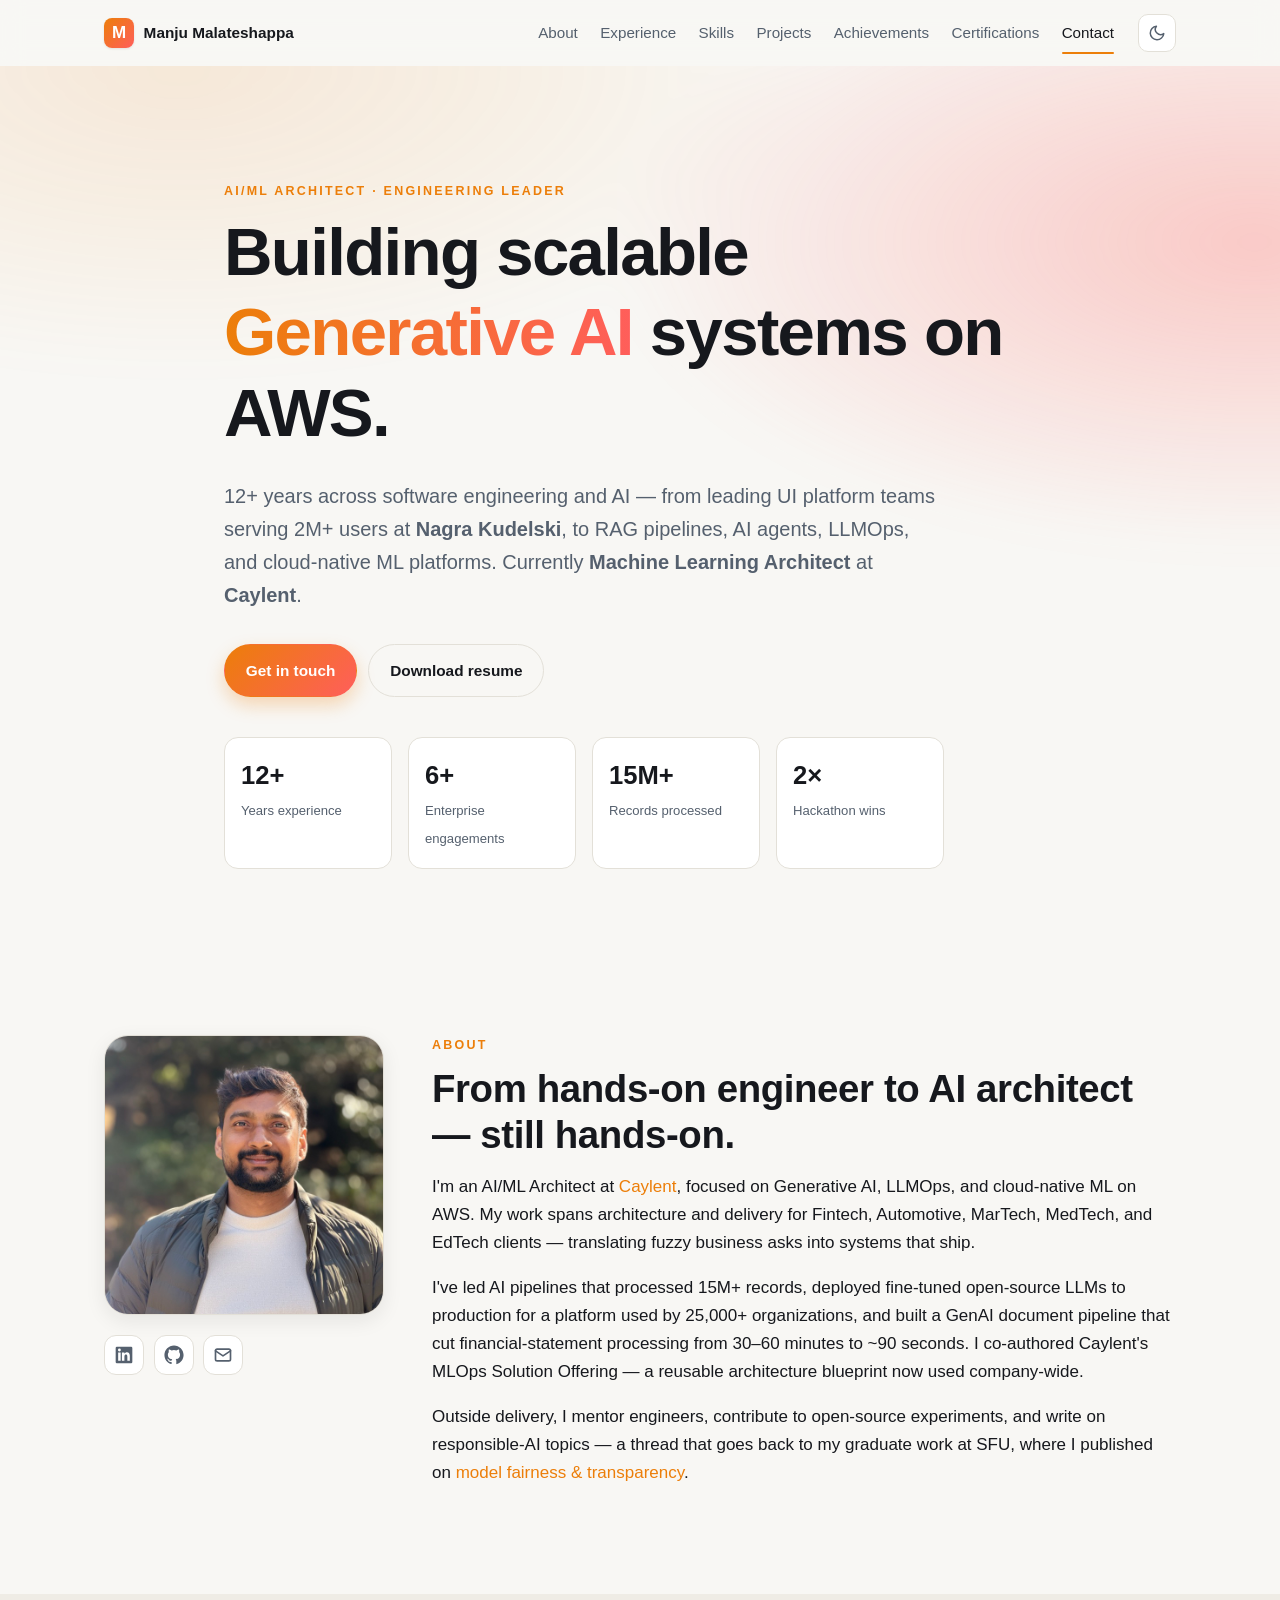
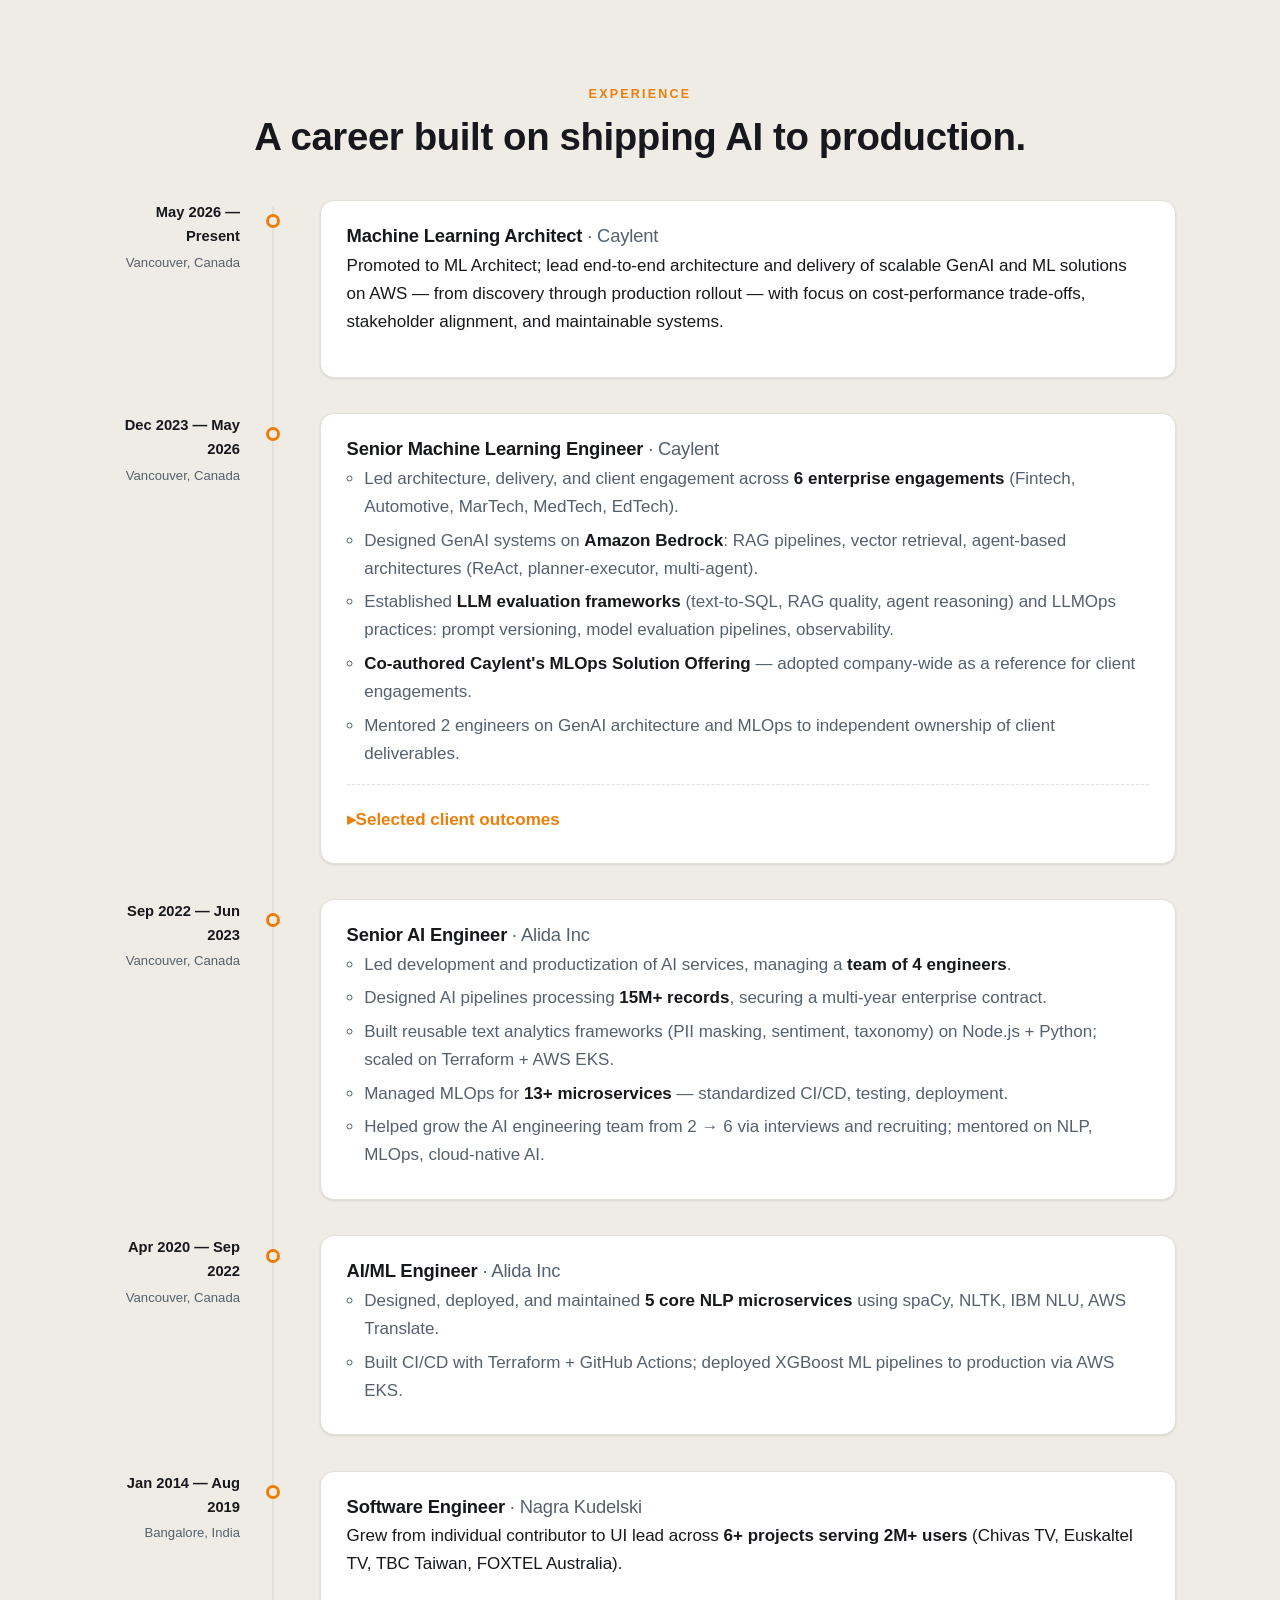
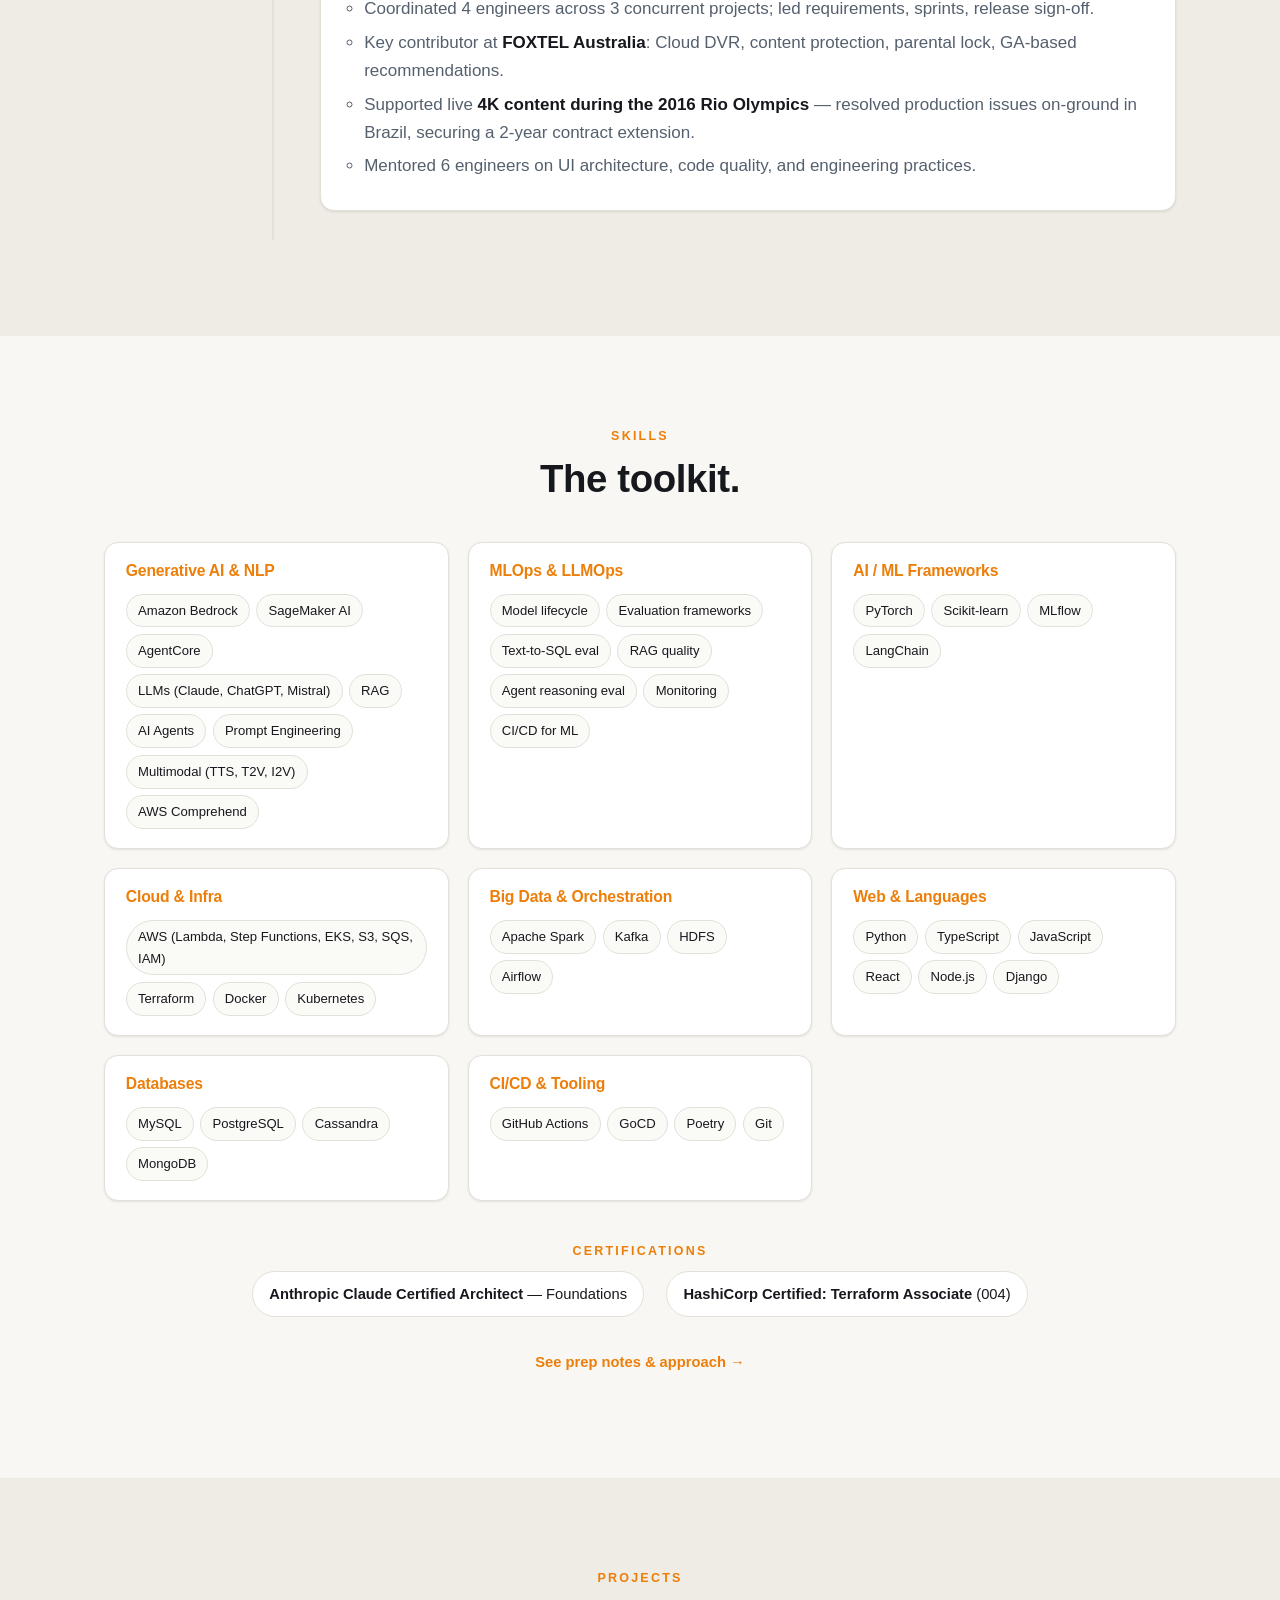
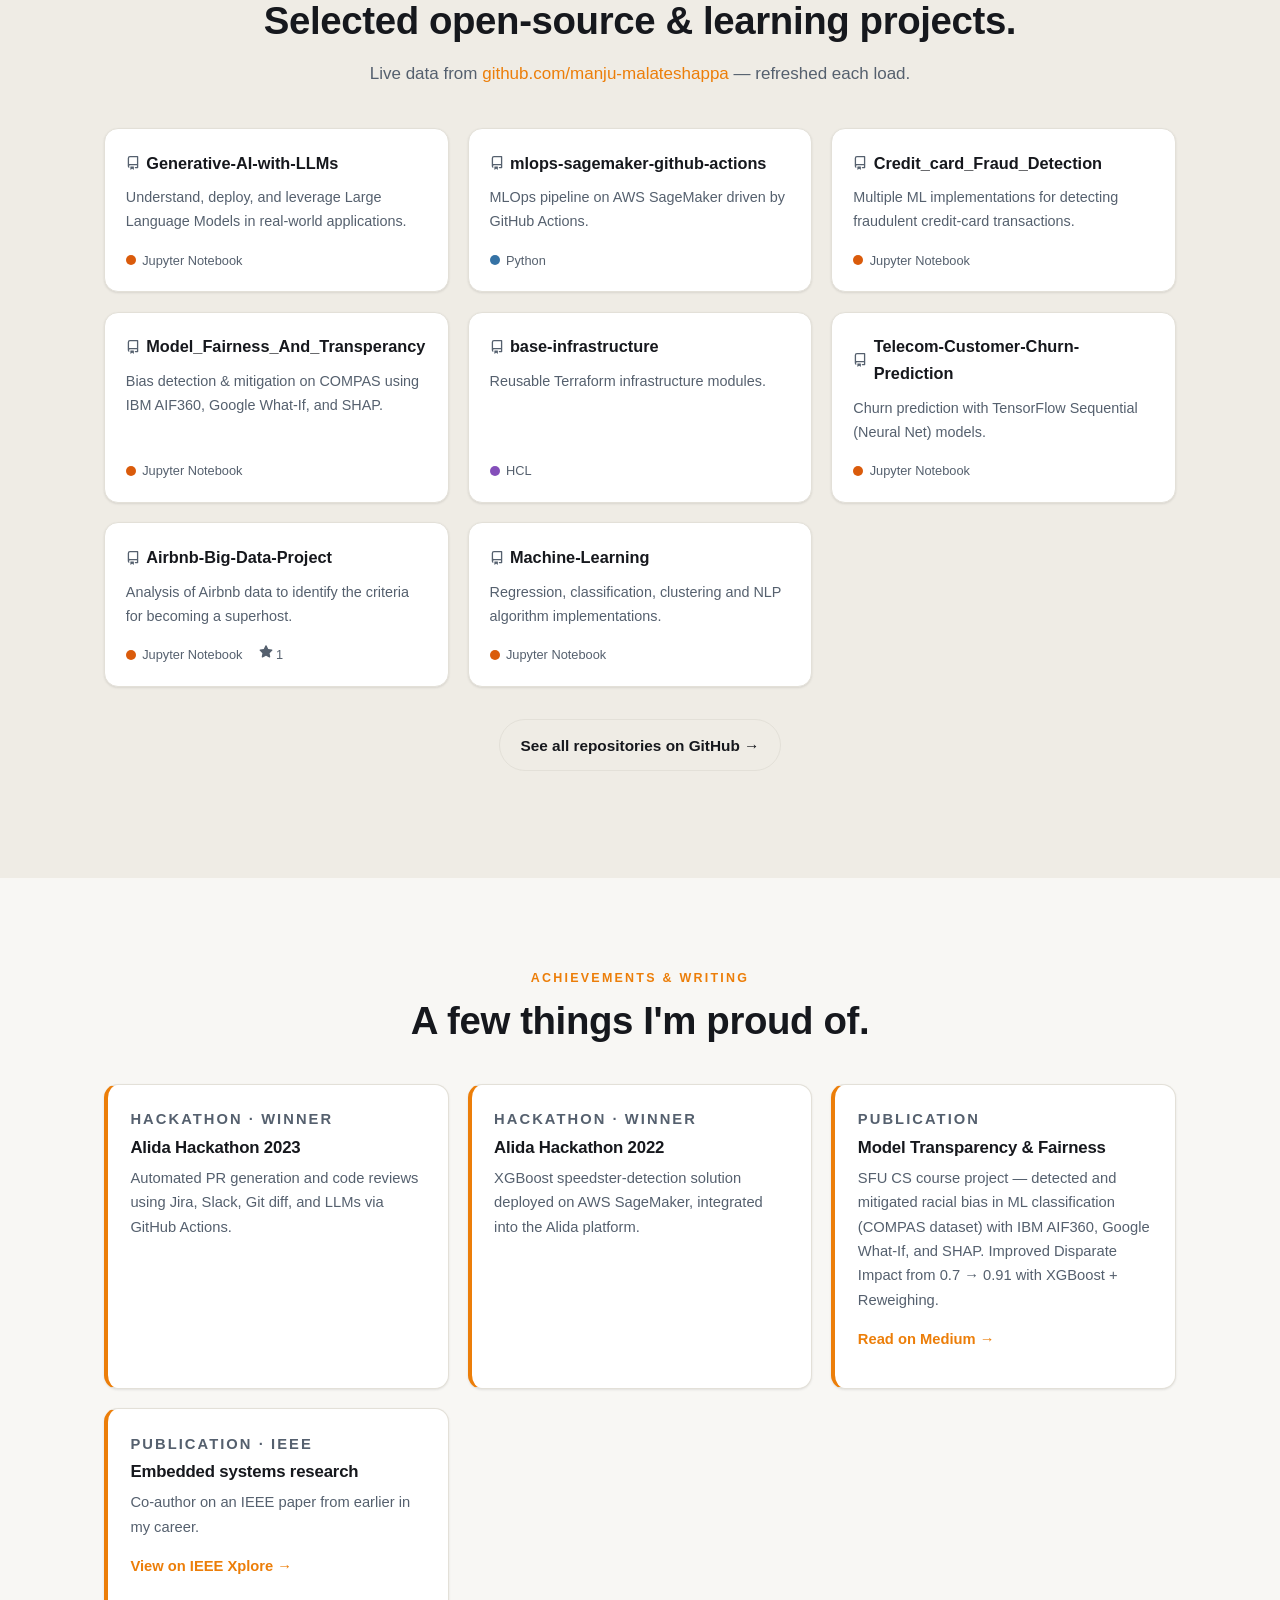
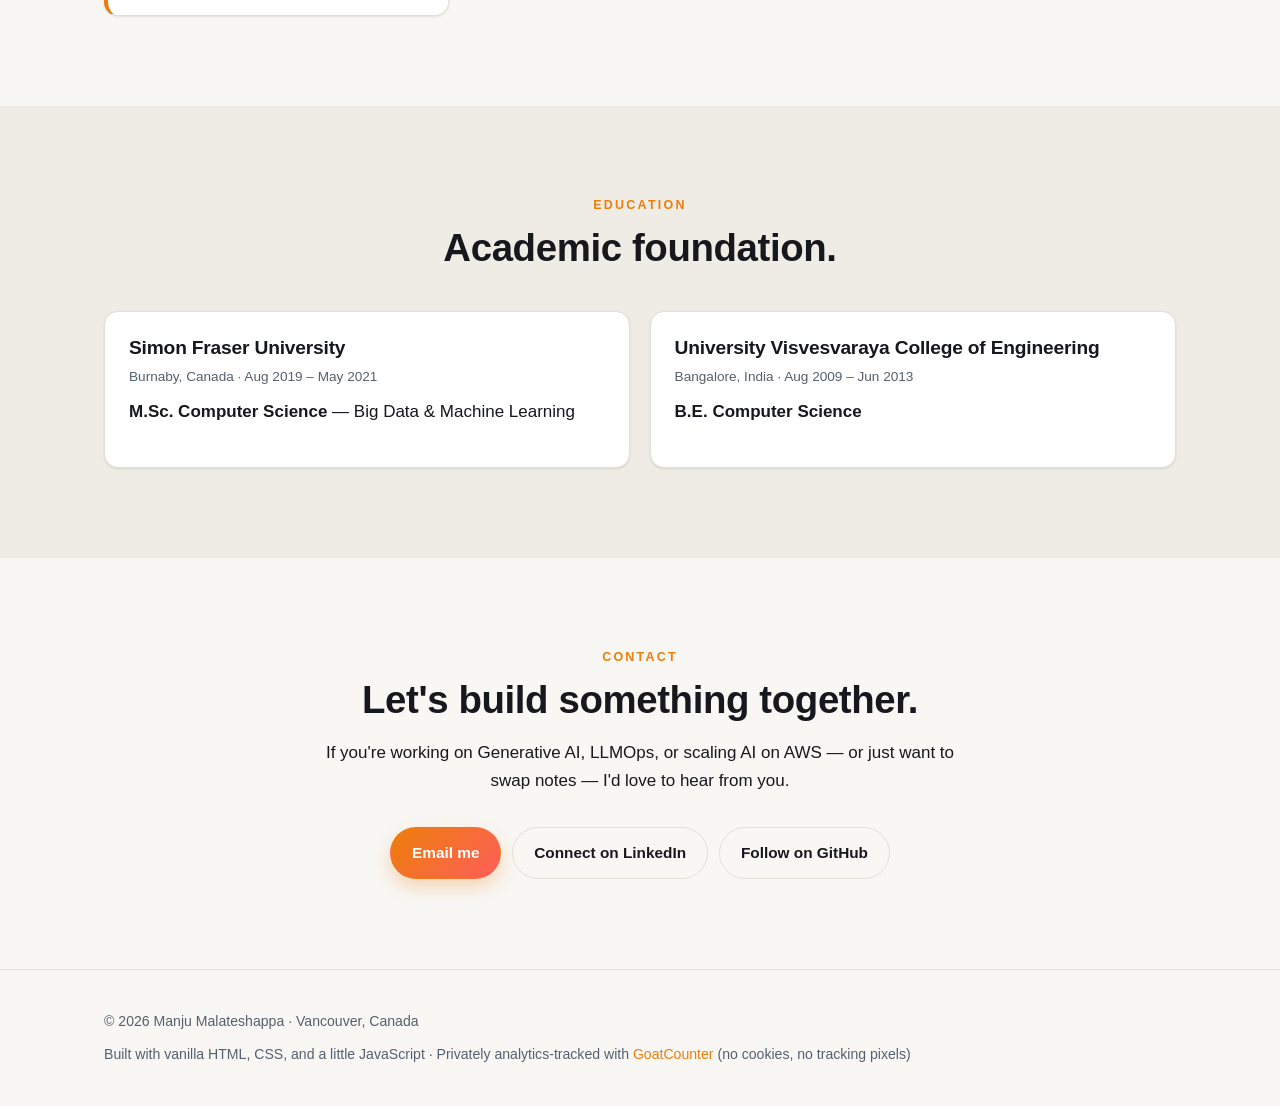
==== index.html @ eda0db7a "Update hero to reflect software engineering background at Nagra Kudelski Broadens the hero sub-text " ====
<!doctype html>
<html lang="en" data-theme="dark">
<head>
  <meta charset="utf-8">
  <meta name="viewport" content="width=device-width, initial-scale=1">
  <title>Manju Malateshappa — AI/ML Architect</title>
  <meta name="description" content="AI/ML Architect & Engineering Leader specializing in Generative AI, LLMOps, and cloud-native ML platforms on AWS.">
  <meta name="author" content="Manju Malateshappa">

  <meta property="og:title" content="Manju Malateshappa — AI/ML Architect">
  <meta property="og:description" content="12+ years across software engineering and AI — from leading TV platform teams at Nagra Kudelski to GenAI, LLMOps, and AWS.">
  <meta property="og:type" content="website">

  <link rel="preconnect" href="https://api.github.com">
  <link rel="stylesheet" href="styles.css">
  <link rel="icon" href="data:image/svg+xml,%3Csvg xmlns='http://www.w3.org/2000/svg' viewBox='0 0 64 64'%3E%3Crect width='64' height='64' rx='14' fill='%23ec7e09'/%3E%3Ctext x='50%25' y='54%25' font-family='-apple-system,system-ui,sans-serif' font-weight='700' font-size='34' fill='white' text-anchor='middle' dominant-baseline='middle'%3EM%3C/text%3E%3C/svg%3E">

  <!-- Privacy-friendly analytics: no cookies, no personal data -->
  <script data-goatcounter="https://manju.goatcounter.com/count"
          async src="//gc.zgo.at/count.js"></script>
</head>
<body>
  <span id="top" aria-hidden="true"></span>

  <a class="skip-link" href="#main">Skip to content</a>

  <header class="site-header">
    <div class="container nav-row">
      <a class="brand" href="#top" aria-label="Manju Malateshappa — home">
        <span class="brand-mark">M</span>
        <span class="brand-name">Manju Malateshappa</span>
      </a>
      <nav class="primary-nav" aria-label="Primary">
        <a href="#about">About</a>
        <a href="#experience">Experience</a>
        <a href="#skills">Skills</a>
        <a href="#projects">Projects</a>
        <a href="#achievements">Achievements</a>
        <a href="certifications.html">Certifications</a>
        <a href="#contact">Contact</a>
      </nav>
      <div class="nav-actions">
        <button id="theme-toggle" class="icon-btn" type="button" aria-label="Toggle theme" title="Toggle theme">
          <svg class="icon-sun" width="18" height="18" viewBox="0 0 24 24" fill="none" stroke="currentColor" stroke-width="2" stroke-linecap="round" stroke-linejoin="round" aria-hidden="true"><circle cx="12" cy="12" r="4"/><path d="M12 2v2M12 20v2M4.93 4.93l1.41 1.41M17.66 17.66l1.41 1.41M2 12h2M20 12h2M4.93 19.07l1.41-1.41M17.66 6.34l1.41-1.41"/></svg>
          <svg class="icon-moon" width="18" height="18" viewBox="0 0 24 24" fill="none" stroke="currentColor" stroke-width="2" stroke-linecap="round" stroke-linejoin="round" aria-hidden="true"><path d="M21 12.79A9 9 0 1 1 11.21 3 7 7 0 0 0 21 12.79z"/></svg>
        </button>
        <button id="menu-toggle" class="icon-btn menu-only" type="button" aria-label="Open menu" aria-expanded="false">
          <svg width="20" height="20" viewBox="0 0 24 24" fill="none" stroke="currentColor" stroke-width="2" stroke-linecap="round" stroke-linejoin="round" aria-hidden="true"><line x1="3" y1="6" x2="21" y2="6"/><line x1="3" y1="12" x2="21" y2="12"/><line x1="3" y1="18" x2="21" y2="18"/></svg>
        </button>
      </div>
    </div>
  </header>

  <main id="main">

    <!-- HERO -->
    <section class="hero" aria-labelledby="hero-heading">
      <div class="hero-bg" aria-hidden="true"></div>
      <div class="container hero-inner">
        <p class="eyebrow">AI/ML Architect · Engineering Leader</p>
        <h1 id="hero-heading">
          Building scalable
          <span class="grad">Generative AI</span>
          systems on AWS.
        </h1>
        <p class="hero-sub">
          12+ years across software engineering and AI — from leading UI platform teams serving 2M+ users at <strong>Nagra Kudelski</strong>, to RAG pipelines, AI agents, LLMOps, and cloud-native ML platforms. Currently <strong>Machine Learning Architect</strong> at <strong>Caylent</strong>.
        </p>
        <div class="hero-cta">
          <a class="btn btn-primary" href="#contact">Get in touch</a>
          <a class="btn btn-ghost" href="assets/Manju_Malateshappa_resume.pdf" target="_blank" rel="noopener">Download resume</a>
        </div>
        <ul class="hero-stats" aria-label="Quick stats">
          <li><strong>12+</strong><span>Years experience</span></li>
          <li><strong>6+</strong><span>Enterprise engagements</span></li>
          <li><strong>15M+</strong><span>Records processed</span></li>
          <li><strong>2×</strong><span>Hackathon wins</span></li>
        </ul>
      </div>
    </section>

    <!-- ABOUT -->
    <section id="about" class="section" aria-labelledby="about-heading">
      <div class="container two-col">
        <div class="about-media">
          <img src="assets/profile-pic.jpg" alt="Manju Malateshappa" width="320" height="320" loading="lazy">
          <ul class="social-row">
            <li><a href="https://www.linkedin.com/in/manju-malateshappa/" target="_blank" rel="noopener" aria-label="LinkedIn">
              <svg width="20" height="20" viewBox="0 0 24 24" fill="currentColor" aria-hidden="true"><path d="M20.5 2h-17A1.5 1.5 0 0 0 2 3.5v17A1.5 1.5 0 0 0 3.5 22h17a1.5 1.5 0 0 0 1.5-1.5v-17A1.5 1.5 0 0 0 20.5 2zM8 19H5V9h3zm-1.5-11.3a1.7 1.7 0 1 1 0-3.4 1.7 1.7 0 0 1 0 3.4zM19 19h-3v-5.3c0-3.1-3.5-2.9-3.5 0V19h-3V9h3v1.6c1.4-2.6 6.5-2.8 6.5 2.4V19z"/></svg></a></li>
            <li><a href="https://github.com/manju-malateshappa" target="_blank" rel="noopener" aria-label="GitHub">
              <svg width="20" height="20" viewBox="0 0 24 24" fill="currentColor" aria-hidden="true"><path d="M12 .5C5.65.5.5 5.65.5 12c0 5.08 3.29 9.39 7.86 10.91.58.11.79-.25.79-.55 0-.27-.01-1.16-.02-2.11-3.2.7-3.87-1.36-3.87-1.36-.52-1.32-1.27-1.67-1.27-1.67-1.04-.71.08-.7.08-.7 1.15.08 1.76 1.18 1.76 1.18 1.02 1.76 2.69 1.25 3.34.95.1-.74.4-1.25.72-1.54-2.55-.29-5.24-1.28-5.24-5.69 0-1.26.45-2.28 1.18-3.09-.12-.29-.51-1.46.11-3.04 0 0 .96-.31 3.15 1.18a10.95 10.95 0 0 1 5.74 0c2.19-1.49 3.15-1.18 3.15-1.18.62 1.58.23 2.75.11 3.04.74.81 1.18 1.83 1.18 3.09 0 4.42-2.69 5.39-5.25 5.68.41.36.78 1.06.78 2.13 0 1.54-.01 2.78-.01 3.16 0 .31.21.67.8.55C20.21 21.39 23.5 17.07 23.5 12 23.5 5.65 18.35.5 12 .5z"/></svg></a></li>
            <li><a href="mailto:mmanju2@gmail.com" aria-label="Email">
              <svg width="20" height="20" viewBox="0 0 24 24" fill="none" stroke="currentColor" stroke-width="2" stroke-linecap="round" stroke-linejoin="round" aria-hidden="true"><rect x="3" y="5" width="18" height="14" rx="2"/><path d="m3 7 9 6 9-6"/></svg></a></li>
          </ul>
        </div>
        <div class="about-text">
          <p class="eyebrow">About</p>
          <h2 id="about-heading">From hands-on engineer to AI architect — still hands-on.</h2>
          <p>I'm an AI/ML Architect at <a href="https://caylent.com" target="_blank" rel="noopener">Caylent</a>, focused on Generative AI, LLMOps, and cloud-native ML on AWS. My work spans architecture and delivery for Fintech, Automotive, MarTech, MedTech, and EdTech clients — translating fuzzy business asks into systems that ship.</p>
          <p>I've led AI pipelines that processed 15M+ records, deployed fine-tuned open-source LLMs to production for a platform used by 25,000+ organizations, and built a GenAI document pipeline that cut financial-statement processing from 30–60 minutes to ~90 seconds. I co-authored Caylent's MLOps Solution Offering — a reusable architecture blueprint now used company-wide.</p>
          <p>Outside delivery, I mentor engineers, contribute to open-source experiments, and write on responsible-AI topics — a thread that goes back to my graduate work at SFU, where I published on <a href="https://medium.com/sfu-cspmp/model-transparency-fairness-552a747b444" target="_blank" rel="noopener">model fairness &amp; transparency</a>.</p>
        </div>
      </div>
    </section>

    <!-- EXPERIENCE -->
    <section id="experience" class="section section-alt" aria-labelledby="exp-heading">
      <div class="container">
        <p class="eyebrow centered">Experience</p>
        <h2 id="exp-heading" class="centered">A career built on shipping AI to production.</h2>

        <ol class="timeline">
          <li class="t-item">
            <div class="t-meta">
              <span class="t-date">May 2026 — Present</span>
              <span class="t-place">Vancouver, Canada</span>
            </div>
            <div class="t-card">
              <h3>Machine Learning Architect <span class="t-org">· Caylent</span></h3>
              <p>Promoted to ML Architect; lead end-to-end architecture and delivery of scalable GenAI and ML solutions on AWS — from discovery through production rollout — with focus on cost-performance trade-offs, stakeholder alignment, and maintainable systems.</p>
            </div>
          </li>

          <li class="t-item">
            <div class="t-meta">
              <span class="t-date">Dec 2023 — May 2026</span>
              <span class="t-place">Vancouver, Canada</span>
            </div>
            <div class="t-card">
              <h3>Senior Machine Learning Engineer <span class="t-org">· Caylent</span></h3>
              <ul class="t-bullets">
                <li>Led architecture, delivery, and client engagement across <strong>6 enterprise engagements</strong> (Fintech, Automotive, MarTech, MedTech, EdTech).</li>
                <li>Designed GenAI systems on <strong>Amazon Bedrock</strong>: RAG pipelines, vector retrieval, agent-based architectures (ReAct, planner-executor, multi-agent).</li>
                <li>Established <strong>LLM evaluation frameworks</strong> (text-to-SQL, RAG quality, agent reasoning) and LLMOps practices: prompt versioning, model evaluation pipelines, observability.</li>
                <li><strong>Co-authored Caylent's MLOps Solution Offering</strong> — adopted company-wide as a reference for client engagements.</li>
                <li>Mentored 2 engineers on GenAI architecture and MLOps to independent ownership of client deliverables.</li>
              </ul>

              <details class="outcomes">
                <summary>Selected client outcomes</summary>
                <div class="outcome-grid">
                  <div class="outcome">
                    <p class="outcome-tag">Fintech</p>
                    <h4>97% faster financial statement processing</h4>
                    <p>GenAI document pipeline: 30–60 min → ~90 s; &gt;95% extraction accuracy; 10× throughput (50→500 docs); $0.36–0.47 per document, enabling same-day reviews.</p>
                  </div>
                  <div class="outcome">
                    <p class="outcome-tag">MarTech / CRM</p>
                    <h4>Fine-tuned LLMs in production for 25,000+ orgs</h4>
                    <p>DistilBERT email classification (99.3% F1, 0.064s inference, $0.23/10k records) and Mistral-7B name extraction (97%+ accuracy) across beta, prod-us, prod-eu — among the first production deployments of fine-tuned Mistral-7B for enterprise NLP.</p>
                  </div>
                  <div class="outcome">
                    <p class="outcome-tag">Automotive</p>
                    <h4>Sole technical lead on multimodal AI avatar evaluation</h4>
                    <p>Benchmarked 5 models (OmniAvatar, HunyuanVideo, Wan2.2, Wan2.2-S2V-14B, Amazon Nova Reel) across quality, generation time (2–35 min/18s video), and cost ($1.38–$2.98/video) on AWS p5.4xlarge (H100 80GB). Customer verdict: <em>"A great success. Work of the highest quality."</em></p>
                  </div>
                </div>
              </details>
            </div>
          </li>

          <li class="t-item">
            <div class="t-meta">
              <span class="t-date">Sep 2022 — Jun 2023</span>
              <span class="t-place">Vancouver, Canada</span>
            </div>
            <div class="t-card">
              <h3>Senior AI Engineer <span class="t-org">· Alida Inc</span></h3>
              <ul class="t-bullets">
                <li>Led development and productization of AI services, managing a <strong>team of 4 engineers</strong>.</li>
                <li>Designed AI pipelines processing <strong>15M+ records</strong>, securing a multi-year enterprise contract.</li>
                <li>Built reusable text analytics frameworks (PII masking, sentiment, taxonomy) on Node.js + Python; scaled on Terraform + AWS EKS.</li>
                <li>Managed MLOps for <strong>13+ microservices</strong> — standardized CI/CD, testing, deployment.</li>
                <li>Helped grow the AI engineering team from 2 → 6 via interviews and recruiting; mentored on NLP, MLOps, cloud-native AI.</li>
              </ul>
            </div>
          </li>

          <li class="t-item">
            <div class="t-meta">
              <span class="t-date">Apr 2020 — Sep 2022</span>
              <span class="t-place">Vancouver, Canada</span>
            </div>
            <div class="t-card">
              <h3>AI/ML Engineer <span class="t-org">· Alida Inc</span></h3>
              <ul class="t-bullets">
                <li>Designed, deployed, and maintained <strong>5 core NLP microservices</strong> using spaCy, NLTK, IBM NLU, AWS Translate.</li>
                <li>Built CI/CD with Terraform + GitHub Actions; deployed XGBoost ML pipelines to production via AWS EKS.</li>
              </ul>
            </div>
          </li>

          <li class="t-item">
            <div class="t-meta">
              <span class="t-date">Jan 2014 — Aug 2019</span>
              <span class="t-place">Bangalore, India</span>
            </div>
            <div class="t-card">
              <h3>Software Engineer <span class="t-org">· Nagra Kudelski</span></h3>
              <p>Grew from individual contributor to UI lead across <strong>6+ projects serving 2M+ users</strong> (Chivas TV, Euskaltel TV, TBC Taiwan, FOXTEL Australia).</p>
              <ul class="t-bullets">
                <li>Coordinated 4 engineers across 3 concurrent projects; led requirements, sprints, release sign-off.</li>
                <li>Key contributor at <strong>FOXTEL Australia</strong>: Cloud DVR, content protection, parental lock, GA-based recommendations.</li>
                <li>Supported live <strong>4K content during the 2016 Rio Olympics</strong> — resolved production issues on-ground in Brazil, securing a 2-year contract extension.</li>
                <li>Mentored 6 engineers on UI architecture, code quality, and engineering practices.</li>
              </ul>
            </div>
          </li>
        </ol>
      </div>
    </section>

    <!-- SKILLS -->
    <section id="skills" class="section" aria-labelledby="skills-heading">
      <div class="container">
        <p class="eyebrow centered">Skills</p>
        <h2 id="skills-heading" class="centered">The toolkit.</h2>

        <div class="skills-grid">
          <article class="skill-card">
            <h3>Generative AI &amp; NLP</h3>
            <ul class="chip-list">
              <li>Amazon Bedrock</li><li>SageMaker AI</li><li>AgentCore</li><li>LLMs (Claude, ChatGPT, Mistral)</li><li>RAG</li><li>AI Agents</li><li>Prompt Engineering</li><li>Multimodal (TTS, T2V, I2V)</li><li>AWS Comprehend</li>
            </ul>
          </article>

          <article class="skill-card">
            <h3>MLOps &amp; LLMOps</h3>
            <ul class="chip-list">
              <li>Model lifecycle</li><li>Evaluation frameworks</li><li>Text-to-SQL eval</li><li>RAG quality</li><li>Agent reasoning eval</li><li>Monitoring</li><li>CI/CD for ML</li>
            </ul>
          </article>

          <article class="skill-card">
            <h3>AI / ML Frameworks</h3>
            <ul class="chip-list">
              <li>PyTorch</li><li>Scikit-learn</li><li>MLflow</li><li>LangChain</li>
            </ul>
          </article>

          <article class="skill-card">
            <h3>Cloud &amp; Infra</h3>
            <ul class="chip-list">
              <li>AWS (Lambda, Step Functions, EKS, S3, SQS, IAM)</li><li>Terraform</li><li>Docker</li><li>Kubernetes</li>
            </ul>
          </article>

          <article class="skill-card">
            <h3>Big Data &amp; Orchestration</h3>
            <ul class="chip-list">
              <li>Apache Spark</li><li>Kafka</li><li>HDFS</li><li>Airflow</li>
            </ul>
          </article>

          <article class="skill-card">
            <h3>Web &amp; Languages</h3>
            <ul class="chip-list">
              <li>Python</li><li>TypeScript</li><li>JavaScript</li><li>React</li><li>Node.js</li><li>Django</li>
            </ul>
          </article>

          <article class="skill-card">
            <h3>Databases</h3>
            <ul class="chip-list">
              <li>MySQL</li><li>PostgreSQL</li><li>Cassandra</li><li>MongoDB</li>
            </ul>
          </article>

          <article class="skill-card">
            <h3>CI/CD &amp; Tooling</h3>
            <ul class="chip-list">
              <li>GitHub Actions</li><li>GoCD</li><li>Poetry</li><li>Git</li>
            </ul>
          </article>
        </div>

        <div class="cert-row">
          <p class="eyebrow">Certifications</p>
          <ul>
            <li><strong>Anthropic Claude Certified Architect</strong> — Foundations</li>
            <li><strong>HashiCorp Certified: Terraform Associate</strong> (004)</li>
          </ul>
          <p class="cert-row-link"><a href="certifications.html">See prep notes &amp; approach →</a></p>
        </div>
      </div>
    </section>

    <!-- PROJECTS -->
    <section id="projects" class="section section-alt" aria-labelledby="projects-heading">
      <div class="container">
        <p class="eyebrow centered">Projects</p>
        <h2 id="projects-heading" class="centered">Selected open-source &amp; learning projects.</h2>
        <p class="centered subtle">Live data from <a href="https://github.com/manju-malateshappa" target="_blank" rel="noopener">github.com/manju-malateshappa</a> — refreshed each load.</p>

        <div id="repo-grid" class="repo-grid" aria-live="polite">
          <!-- JS will populate; below is the static fallback used if the GitHub API is unavailable -->
          <noscript>
            <p class="subtle centered">Enable JavaScript to load live project data, or browse my repos directly on <a href="https://github.com/manju-malateshappa" target="_blank" rel="noopener">GitHub</a>.</p>
          </noscript>
        </div>

        <p class="centered" style="margin-top: 2rem;">
          <a class="btn btn-ghost" href="https://github.com/manju-malateshappa?tab=repositories" target="_blank" rel="noopener">See all repositories on GitHub →</a>
        </p>
      </div>
    </section>

    <!-- ACHIEVEMENTS -->
    <section id="achievements" class="section" aria-labelledby="ach-heading">
      <div class="container">
        <p class="eyebrow centered">Achievements &amp; Writing</p>
        <h2 id="ach-heading" class="centered">A few things I'm proud of.</h2>

        <div class="ach-grid">
          <article class="ach-card">
            <p class="ach-tag">Hackathon · Winner</p>
            <h3>Alida Hackathon 2023</h3>
            <p>Automated PR generation and code reviews using Jira, Slack, Git diff, and LLMs via GitHub Actions.</p>
          </article>

          <article class="ach-card">
            <p class="ach-tag">Hackathon · Winner</p>
            <h3>Alida Hackathon 2022</h3>
            <p>XGBoost speedster-detection solution deployed on AWS SageMaker, integrated into the Alida platform.</p>
          </article>

          <article class="ach-card">
            <p class="ach-tag">Publication</p>
            <h3>Model Transparency &amp; Fairness</h3>
            <p>SFU CS course project — detected and mitigated racial bias in ML classification (COMPAS dataset) with IBM AIF360, Google What-If, and SHAP. Improved Disparate Impact from 0.7 → 0.91 with XGBoost + Reweighing.</p>
            <p><a href="https://medium.com/sfu-cspmp/model-transparency-fairness-552a747b444" target="_blank" rel="noopener">Read on Medium →</a></p>
          </article>

          <article class="ach-card">
            <p class="ach-tag">Publication · IEEE</p>
            <h3>Embedded systems research</h3>
            <p>Co-author on an IEEE paper from earlier in my career.</p>
            <p><a href="https://ieeexplore.ieee.org/abstract/document/6718977?reload=true" target="_blank" rel="noopener">View on IEEE Xplore →</a></p>
          </article>
        </div>
      </div>
    </section>

    <!-- EDUCATION -->
    <section id="education" class="section section-alt" aria-labelledby="edu-heading">
      <div class="container">
        <p class="eyebrow centered">Education</p>
        <h2 id="edu-heading" class="centered">Academic foundation.</h2>

        <div class="edu-grid">
          <article class="edu-card">
            <h3>Simon Fraser University</h3>
            <p class="edu-meta">Burnaby, Canada · Aug 2019 – May 2021</p>
            <p><strong>M.Sc. Computer Science</strong> — Big Data &amp; Machine Learning</p>
          </article>

          <article class="edu-card">
            <h3>University Visvesvaraya College of Engineering</h3>
            <p class="edu-meta">Bangalore, India · Aug 2009 – Jun 2013</p>
            <p><strong>B.E. Computer Science</strong></p>
          </article>
        </div>
      </div>
    </section>

    <!-- CONTACT -->
    <section id="contact" class="section" aria-labelledby="contact-heading">
      <div class="container contact-inner">
        <p class="eyebrow centered">Contact</p>
        <h2 id="contact-heading" class="centered">Let's build something together.</h2>
        <p class="centered">If you're working on Generative AI, LLMOps, or scaling AI on AWS — or just want to swap notes — I'd love to hear from you.</p>

        <div class="contact-actions">
          <a class="btn btn-primary" href="mailto:mmanju2@gmail.com">Email me</a>
          <a class="btn btn-ghost" href="https://www.linkedin.com/in/manju-malateshappa/" target="_blank" rel="noopener">Connect on LinkedIn</a>
          <a class="btn btn-ghost" href="https://github.com/manju-malateshappa" target="_blank" rel="noopener">Follow on GitHub</a>
        </div>
      </div>
    </section>

  </main>

  <footer class="site-footer">
    <div class="container footer-inner">
      <p>© <span id="year"></span> Manju Malateshappa · Vancouver, Canada</p>
      <p class="subtle">Built with vanilla HTML, CSS, and a little JavaScript · Privately analytics-tracked with <a href="https://www.goatcounter.com" target="_blank" rel="noopener">GoatCounter</a> (no cookies, no tracking pixels)</p>
    </div>
  </footer>

  <script src="app.js" defer></script>
</body>
</html>
---- styles.css ----
/* ===== Tokens ===== */
:root {
  --bg: #f8f7f4;
  --bg-alt: #efece5;
  --surface: #ffffff;
  --surface-2: #fafaf7;
  --text: #16181d;
  --text-muted: #55606e;
  --border: #e3e0d8;
  --accent: #ec7e09;
  --accent-2: #ff5e5b;
  --accent-soft: rgba(236, 126, 9, 0.12);
  --shadow-sm: 0 1px 2px rgba(20, 20, 20, 0.04), 0 1px 3px rgba(20, 20, 20, 0.06);
  --shadow-md: 0 6px 20px rgba(20, 20, 20, 0.08);
  --radius: 14px;
  --radius-sm: 8px;
  --container: 1120px;
  --font-sans: -apple-system, BlinkMacSystemFont, "Segoe UI", Roboto, Inter, "Helvetica Neue", Arial, sans-serif;
  --font-mono: ui-monospace, SFMono-Regular, Menlo, Consolas, monospace;
}

[data-theme="dark"] {
  --bg: #0d1015;
  --bg-alt: #11151c;
  --surface: #161b24;
  --surface-2: #1c222d;
  --text: #ecf0f5;
  --text-muted: #95a0b0;
  --border: #232a36;
  --accent: #ff8f2c;
  --accent-2: #ff6f6c;
  --accent-soft: rgba(255, 143, 44, 0.16);
  --shadow-sm: 0 1px 2px rgba(0, 0, 0, 0.3), 0 1px 3px rgba(0, 0, 0, 0.4);
  --shadow-md: 0 8px 28px rgba(0, 0, 0, 0.45);
}

/* ===== Reset / base ===== */
*, *::before, *::after { box-sizing: border-box; }
html { scroll-behavior: smooth; -webkit-text-size-adjust: 100%; }
body {
  margin: 0;
  font-family: var(--font-sans);
  font-size: 17px;
  line-height: 1.65;
  color: var(--text);
  background: var(--bg);
  -webkit-font-smoothing: antialiased;
  -moz-osx-font-smoothing: grayscale;
  transition: background 0.25s ease, color 0.25s ease;
}
img { max-width: 100%; height: auto; display: block; }
a { color: var(--accent); text-decoration: none; }
a:hover { text-decoration: underline; }
h1, h2, h3, h4 { line-height: 1.2; margin: 0 0 0.4em; letter-spacing: -0.01em; }
h1 { font-size: clamp(2.4rem, 5vw + 1rem, 4.2rem); font-weight: 800; letter-spacing: -0.025em; }
h2 { font-size: clamp(1.6rem, 2vw + 1rem, 2.4rem); font-weight: 700; }
h3 { font-size: 1.2rem; font-weight: 700; }
p { margin: 0 0 1em; }
ul { padding-left: 1.2em; margin: 0 0 1em; }
button { font: inherit; color: inherit; }

.container { width: 100%; max-width: var(--container); margin: 0 auto; padding: 0 1.5rem; }
.eyebrow { font-size: 0.78rem; letter-spacing: 0.18em; text-transform: uppercase; color: var(--accent); font-weight: 600; margin: 0 0 0.6rem; }
.eyebrow.centered, .centered { text-align: center; }
.subtle { color: var(--text-muted); }

.skip-link {
  position: absolute; left: -9999px; top: 8px; padding: 0.5rem 1rem;
  background: var(--accent); color: #fff; border-radius: var(--radius-sm); z-index: 100;
}
.skip-link:focus { left: 8px; }

/* ===== Header ===== */
.site-header {
  position: sticky; top: 0; z-index: 50;
  background: color-mix(in srgb, var(--bg) 88%, transparent);
  backdrop-filter: saturate(180%) blur(12px);
  -webkit-backdrop-filter: saturate(180%) blur(12px);
  border-bottom: 1px solid transparent;
  transition: border-color 0.2s ease, background 0.2s ease;
}
.site-header.scrolled { border-bottom-color: var(--border); }
.nav-row { display: flex; align-items: center; gap: 1.5rem; padding: 0.85rem 1.5rem; }
.brand { display: inline-flex; align-items: center; gap: 0.6rem; color: var(--text); font-weight: 600; }
.brand:hover { text-decoration: none; }
.brand-mark {
  width: 30px; height: 30px; border-radius: 8px;
  background: linear-gradient(135deg, var(--accent), var(--accent-2));
  color: #fff; font-weight: 800; display: grid; place-items: center;
  box-shadow: var(--shadow-sm);
}
.brand-name { font-size: 0.96rem; }
.primary-nav { display: flex; gap: 1.4rem; margin-left: auto; }
.primary-nav a {
  color: var(--text-muted); font-size: 0.95rem; font-weight: 500;
  padding: 0.4rem 0; position: relative;
}
.primary-nav a:hover { color: var(--text); text-decoration: none; }
.primary-nav a.active { color: var(--text); }
.primary-nav a.active::after {
  content: ""; position: absolute; left: 0; right: 0; bottom: -2px;
  height: 2px; background: var(--accent); border-radius: 2px;
}
.nav-actions { display: flex; gap: 0.4rem; }
.icon-btn {
  width: 38px; height: 38px; border-radius: 10px;
  border: 1px solid var(--border); background: var(--surface);
  color: var(--text-muted); cursor: pointer;
  display: grid; place-items: center;
  transition: color 0.15s ease, border-color 0.15s ease, background 0.15s ease;
}
.icon-btn:hover { color: var(--text); border-color: var(--text-muted); }
.icon-sun { display: none; }
[data-theme="dark"] .icon-sun { display: block; }
[data-theme="dark"] .icon-moon { display: none; }
.menu-only { display: none; }

/* ===== Hero ===== */
.hero {
  position: relative; overflow: hidden;
  padding: clamp(4rem, 9vw, 7.5rem) 0 clamp(3.5rem, 6vw, 5.5rem);
}
.hero-bg {
  position: absolute; inset: -10% -10% auto -10%; height: 100%;
  background:
    radial-gradient(60% 50% at 20% 10%, var(--accent-soft), transparent 70%),
    radial-gradient(60% 50% at 90% 30%, color-mix(in srgb, var(--accent-2) 30%, transparent), transparent 70%);
  filter: blur(20px);
  pointer-events: none; z-index: 0;
}
.hero-inner { position: relative; z-index: 1; max-width: 880px; }
.hero h1 .grad {
  background: linear-gradient(90deg, var(--accent), var(--accent-2));
  -webkit-background-clip: text; background-clip: text; color: transparent;
}
.hero-sub { font-size: clamp(1.05rem, 1.1vw + 0.85rem, 1.25rem); color: var(--text-muted); max-width: 720px; margin: 1.2rem 0 2rem; }
.hero-cta { display: flex; flex-wrap: wrap; gap: 0.7rem; }

.hero-stats {
  list-style: none; padding: 0; margin: 2.5rem 0 0;
  display: grid; grid-template-columns: repeat(4, 1fr); gap: 1rem;
  max-width: 720px;
}
.hero-stats li {
  background: var(--surface); border: 1px solid var(--border);
  border-radius: var(--radius); padding: 1rem 1rem;
}
.hero-stats strong { display: block; font-size: 1.6rem; font-weight: 800; color: var(--text); }
.hero-stats span { font-size: 0.82rem; color: var(--text-muted); }

/* ===== Buttons ===== */
.btn {
  display: inline-flex; align-items: center; justify-content: center;
  padding: 0.78rem 1.3rem; font-weight: 600; font-size: 0.96rem;
  border-radius: 999px; border: 1px solid transparent;
  transition: transform 0.15s ease, background 0.15s ease, border-color 0.15s ease, color 0.15s ease;
  white-space: nowrap;
}
.btn:hover { text-decoration: none; transform: translateY(-1px); }
.btn-primary {
  background: linear-gradient(135deg, var(--accent), var(--accent-2));
  color: #fff;
  box-shadow: 0 8px 18px rgba(236, 126, 9, 0.28);
}
.btn-primary:hover { color: #fff; }
.btn-ghost {
  background: transparent; color: var(--text);
  border-color: var(--border);
}
.btn-ghost:hover { border-color: var(--text-muted); color: var(--text); }

/* ===== Section base ===== */
.section { padding: clamp(4rem, 7vw, 6rem) 0; }
.section-alt { background: var(--bg-alt); }
.section h2 { margin-top: 0.4rem; }

/* ===== About ===== */
.two-col {
  display: grid; grid-template-columns: 280px 1fr; gap: 3rem; align-items: start;
}
.about-media img {
  width: 100%; height: auto; aspect-ratio: 1/1; object-fit: cover;
  border-radius: 24px; border: 1px solid var(--border); box-shadow: var(--shadow-md);
}
.social-row { list-style: none; padding: 0; margin: 1.2rem 0 0; display: flex; gap: 0.6rem; }
.social-row a {
  width: 40px; height: 40px; border-radius: 12px;
  background: var(--surface); border: 1px solid var(--border);
  color: var(--text-muted);
  display: grid; place-items: center;
  transition: color 0.15s ease, border-color 0.15s ease, transform 0.15s ease;
}
.social-row a:hover { color: var(--accent); border-color: var(--accent); transform: translateY(-1px); }

/* ===== Timeline ===== */
.timeline {
  list-style: none; padding: 0; margin: 2.5rem 0 0;
  position: relative;
}
.timeline::before {
  content: ""; position: absolute; left: 168px; top: 6px; bottom: 6px;
  width: 2px; background: var(--border);
}
.t-item {
  display: grid; grid-template-columns: 160px 1fr; gap: 2rem;
  position: relative; padding: 0 0 2.2rem 0;
}
.t-item::before {
  content: ""; position: absolute; left: 162px; top: 14px;
  width: 14px; height: 14px; border-radius: 50%;
  background: var(--bg); border: 3px solid var(--accent); z-index: 1;
}
.section-alt .t-item::before { background: var(--bg-alt); }
.t-meta { text-align: right; padding-right: 1.5rem; }
.t-date { display: block; font-weight: 600; color: var(--text); font-size: 0.92rem; }
.t-place { display: block; font-size: 0.82rem; color: var(--text-muted); margin-top: 0.2rem; }
.t-card {
  background: var(--surface); border: 1px solid var(--border);
  border-radius: var(--radius); padding: 1.5rem 1.6rem; box-shadow: var(--shadow-sm);
  margin-left: 1.5rem;
}
.t-card h3 { margin-bottom: 0.3rem; font-size: 1.15rem; }
.t-org { font-weight: 500; color: var(--text-muted); }
.t-bullets { padding-left: 1.1rem; margin-bottom: 0; }
.t-bullets li { margin-bottom: 0.35rem; color: var(--text-muted); }
.t-bullets li strong { color: var(--text); font-weight: 600; }

.outcomes { margin-top: 1rem; border-top: 1px dashed var(--border); padding-top: 1rem; }
.outcomes summary {
  cursor: pointer; font-weight: 600; color: var(--accent);
  list-style: none; padding: 0.3rem 0;
}
.outcomes summary::-webkit-details-marker { display: none; }
.outcomes summary::before { content: "▸ "; transition: transform 0.15s ease; display: inline-block; }
.outcomes[open] summary::before { content: "▾ "; }
.outcome-grid {
  display: grid; grid-template-columns: repeat(auto-fit, minmax(220px, 1fr));
  gap: 1rem; margin-top: 1rem;
}
.outcome { padding: 1rem; background: var(--surface-2); border-radius: var(--radius-sm); border: 1px solid var(--border); }
.outcome-tag { font-size: 0.72rem; letter-spacing: 0.14em; text-transform: uppercase;
  color: var(--accent); font-weight: 700; margin: 0 0 0.25rem; }
.outcome h4 { font-size: 0.98rem; margin-bottom: 0.4rem; }
.outcome p { font-size: 0.88rem; color: var(--text-muted); margin: 0; }

/* ===== Skills ===== */
.skills-grid {
  display: grid; grid-template-columns: repeat(auto-fit, minmax(260px, 1fr));
  gap: 1.2rem; margin-top: 2.5rem;
}
.skill-card {
  background: var(--surface); border: 1px solid var(--border);
  border-radius: var(--radius); padding: 1.2rem 1.3rem;
  box-shadow: var(--shadow-sm);
  transition: transform 0.18s ease, box-shadow 0.18s ease;
}
.skill-card:hover { transform: translateY(-2px); box-shadow: var(--shadow-md); }
.skill-card h3 { font-size: 0.98rem; margin-bottom: 0.8rem; color: var(--accent); }
.chip-list { list-style: none; padding: 0; margin: 0; display: flex; flex-wrap: wrap; gap: 0.4rem; }
.chip-list li {
  font-size: 0.82rem; padding: 0.32rem 0.7rem; border-radius: 999px;
  background: var(--surface-2); border: 1px solid var(--border); color: var(--text);
}

.cert-row { margin-top: 2.5rem; text-align: center; }
.cert-row ul { list-style: none; padding: 0; display: inline-flex; gap: 1.4rem; flex-wrap: wrap; justify-content: center; }
.cert-row li {
  padding: 0.6rem 1rem; border: 1px solid var(--border); border-radius: 999px;
  background: var(--surface); font-size: 0.92rem;
}
.cert-row-link { margin-top: 1rem; font-size: 0.92rem; }
.cert-row-link a { font-weight: 600; }

/* ===== Certifications page ===== */
.certs-hero { padding-bottom: clamp(2rem, 4vw, 3rem); }
.cert-tabs {
  display: flex; flex-wrap: wrap; gap: 0.6rem; margin-top: 2rem;
}
.cert-tab {
  display: inline-flex; align-items: center;
  padding: 0.55rem 1rem; border-radius: 999px;
  border: 1px solid var(--border); background: var(--surface);
  color: var(--text); font-size: 0.9rem; font-weight: 500;
  transition: border-color 0.15s ease, color 0.15s ease, background 0.15s ease, transform 0.15s ease;
}
.cert-tab:hover {
  border-color: var(--accent); color: var(--accent);
  text-decoration: none; transform: translateY(-1px);
}

.cert-header {
  display: grid; grid-template-columns: 1fr auto; gap: 2rem; align-items: end;
  margin-bottom: 2.5rem;
}
.cert-header-text h2 { margin: 0.3rem 0 0.6rem; }
.cert-header-text .subtle { margin: 0; max-width: 720px; }
.cert-score {
  background: linear-gradient(135deg, var(--accent), var(--accent-2));
  color: #fff; padding: 1.1rem 1.4rem; border-radius: var(--radius);
  text-align: center; box-shadow: var(--shadow-md);
  min-width: 180px;
}
.cert-score strong {
  display: block; font-size: 2rem; font-weight: 800; line-height: 1;
}
.cert-score span {
  display: block; font-size: 0.82rem; opacity: 0.95; margin-top: 0.35rem;
}
.cert-score-scale { font-size: 0.78rem !important; opacity: 0.85 !important; }

.credential-grid {
  display: grid; grid-template-columns: 1fr 1fr; gap: 1.2rem;
  margin-top: 0.6rem;
}
.credential-figure { margin: 0; }
.credential-figure a { display: block; }
.credential-figure img {
  width: 100%; height: auto; display: block;
  border-radius: var(--radius); box-shadow: var(--shadow-md);
  background: #fff;
  transition: transform 0.2s ease, box-shadow 0.2s ease;
}
.credential-figure a:hover img {
  transform: translateY(-2px);
  box-shadow: 0 8px 24px rgba(0,0,0,0.15);
}
.credential-figure figcaption {
  margin-top: 0.5rem; font-size: 0.85rem;
  color: var(--text-muted, #666); text-align: center;
}
@media (max-width: 720px) {
  .credential-grid { grid-template-columns: 1fr; }
}
.cert-score-practice {
  background: transparent; color: var(--accent);
  border: 1px solid var(--accent); box-shadow: none;
  padding: 0.75rem 1rem;
}
.cert-score-practice strong { font-size: 1.4rem; }

.cert-grid {
  display: grid; grid-template-columns: repeat(2, 1fr);
  gap: 1.2rem;
}
.cert-card {
  background: var(--surface); border: 1px solid var(--border);
  border-radius: var(--radius); padding: 1.4rem 1.5rem;
  box-shadow: var(--shadow-sm);
  min-width: 0;
}
.cert-card h3 {
  font-size: 1rem; margin-bottom: 0.9rem; color: var(--accent);
}
.cert-card-wide { grid-column: 1 / -1; }
.cert-card .subtle { font-size: 0.9rem; }

.cert-list { padding-left: 1.2rem; margin: 0; }
.cert-list li { margin-bottom: 0.45rem; color: var(--text-muted); }
.cert-list li strong { color: var(--text); font-weight: 600; }
.cert-list li em { color: var(--text); font-style: italic; }

.domain-list { list-style: none; padding: 0; margin: 0; }
.domain-list li { margin-bottom: 0.85rem; }
.domain-list li:last-child { margin-bottom: 0; }
.domain-row {
  display: flex; justify-content: space-between; align-items: baseline;
  margin-bottom: 0.35rem;
}
.domain-name { font-weight: 600; color: var(--text); font-size: 0.95rem; }
.domain-weight { color: var(--accent); font-weight: 700; font-size: 0.9rem; }
.domain-bar {
  height: 6px; background: var(--surface-2);
  border: 1px solid var(--border); border-radius: 999px; overflow: hidden;
}
.domain-bar span {
  display: block; height: 100%;
  background: linear-gradient(90deg, var(--accent), var(--accent-2));
  border-radius: 999px;
}

.scenario-list { list-style: none; padding: 0; margin: 0; }
.scenario-list li {
  display: flex; gap: 0.8rem; padding: 0.7rem 0;
  border-bottom: 1px dashed var(--border);
  color: var(--text-muted); font-size: 0.93rem;
  align-items: baseline;
}
.scenario-list li:last-child { border-bottom: none; }
.scenario-tag {
  flex-shrink: 0;
  font-family: var(--font-mono); font-size: 0.78rem;
  padding: 0.18rem 0.45rem; border-radius: 6px;
  background: var(--accent-soft); color: var(--accent);
  font-weight: 700; letter-spacing: 0.02em;
}

.resource-list { list-style: none; padding: 0; margin: 0; }
.resource-list li {
  display: flex; justify-content: space-between; gap: 1rem;
  padding: 0.7rem 0;
  border-bottom: 1px dashed var(--border);
  font-size: 0.92rem; flex-wrap: wrap;
}
.resource-list li:last-child { border-bottom: none; }
.resource-name { color: var(--text); font-weight: 500; }
.resource-meta { color: var(--text-muted); font-size: 0.85rem; }

.back-link { text-align: center; margin-top: 2.5rem; }
.back-link a { color: var(--text-muted); font-size: 0.9rem; }
.back-link a:hover { color: var(--accent); }

.cheatsheet-cta {
  display: flex; align-items: center; gap: 1rem; flex-wrap: wrap;
  margin: 0 0 2.5rem; padding: 1rem 1.2rem;
  background: var(--accent-soft); border-radius: var(--radius);
  border: 1px solid color-mix(in srgb, var(--accent) 25%, transparent);
}
.cheatsheet-cta .subtle { margin: 0; font-size: 0.92rem; }

/* Cert hash router: hero by default, single cert detail when .is-active.
   Solely JS-controlled — :target would leave cert detail visible after
   pushState clears the fragment (Chromium does not always re-evaluate :target
   on pushState that changes the hash). */
html.js .cert-detail { display: none; }
html.js .cert-detail.is-active { display: block; }
html.js.cert-open .certs-hero { display: none; }

.cert-back { display: none; margin: 0 0 1.5rem; font-size: 0.9rem; }
html.js .cert-back { display: block; }
.cert-back a {
  display: inline-flex; align-items: center;
  color: var(--text-muted);
  padding: 0.4rem 0.85rem;
  border: 1px solid var(--border);
  border-radius: var(--radius-sm);
  background: var(--surface);
  font-weight: 500;
  transition: color 0.15s ease, border-color 0.15s ease, background 0.15s ease;
}
.cert-back a:hover {
  color: var(--accent);
  border-color: var(--accent);
  background: var(--accent-soft);
  text-decoration: none;
}

/* Recap details — collapsible items for gap analysis & topic patterns */
.recap-list { list-style: none; padding: 0; margin: 0; }
.recap-list li {
  border-bottom: 1px dashed var(--border);
  padding: 0.55rem 0;
}
.recap-list li:last-child { border-bottom: none; }
.recap-item details summary {
  cursor: pointer;
  font-weight: 600; color: var(--text);
  font-size: 0.94rem;
  list-style: none; padding: 0.1rem 0;
}
.recap-item details summary::-webkit-details-marker { display: none; }
.recap-item details summary::before {
  content: "▸  "; color: var(--accent);
  display: inline-block; transition: transform 0.15s ease;
}
.recap-item details[open] summary::before { content: "▾  "; }
.recap-item details summary:hover { color: var(--accent); }
.recap-item details summary code,
.recap-item details p code {
  font-family: var(--font-mono); font-size: 0.82rem;
  background: var(--surface-2); padding: 0.05rem 0.35rem;
  border-radius: 4px; border: 1px solid var(--border);
}
.recap-item details p {
  color: var(--text-muted); font-size: 0.89rem;
  margin: 0.45rem 0 0.2rem 1.3rem;
  line-height: 1.55;
}
.recap-item details p strong { color: var(--text); font-weight: 600; }
.recap-item details p em { color: var(--text); font-style: italic; }

/* Recap prompt — collapsible block for the full exam-generator system prompt */
.recap-prompt summary {
  cursor: pointer; font-weight: 600; color: var(--accent);
  list-style: none;
  padding: 0.55rem 0.85rem; margin-bottom: 0.8rem;
  background: var(--accent-soft); border-radius: var(--radius-sm);
  border: 1px solid color-mix(in srgb, var(--accent) 25%, transparent);
  display: inline-block;
  font-size: 0.92rem;
}
.recap-prompt summary::-webkit-details-marker { display: none; }
.recap-prompt summary::before { content: "▸  "; }
.recap-prompt[open] summary::before { content: "▾  "; }
.recap-prompt summary:hover {
  background: color-mix(in srgb, var(--accent) 18%, transparent);
}
.recap-prompt .cs-code {
  max-height: 520px; overflow: auto;
  margin: 0;
}

@media (max-width: 720px) {
  .cert-header { grid-template-columns: 1fr; }
  .cert-score { justify-self: start; min-width: 0; }
  .cert-grid { grid-template-columns: 1fr; }
  .cheatsheet-cta .btn { white-space: normal; text-align: center; }
  .recap-prompt .cs-code { max-height: 380px; font-size: 0.78rem; }
}

/* ===== Cheatsheet page ===== */
.cheatsheet-hero { padding-bottom: clamp(2rem, 4vw, 3rem); }
.cs-toc {
  display: flex; flex-wrap: wrap; gap: 0.5rem; margin-top: 2rem;
}
.cs-toc a {
  display: inline-flex; align-items: center;
  padding: 0.45rem 0.85rem; border-radius: 999px;
  border: 1px solid var(--border); background: var(--surface);
  color: var(--text); font-size: 0.85rem; font-weight: 500;
  transition: border-color 0.15s ease, color 0.15s ease;
}
.cs-toc a:hover {
  border-color: var(--accent); color: var(--accent); text-decoration: none;
}

.cs-section { padding-top: clamp(3rem, 5vw, 4rem); padding-bottom: clamp(3rem, 5vw, 4rem); }
.cs-section-head { margin-bottom: 2rem; padding-bottom: 1rem; border-bottom: 1px solid var(--border); }
.cs-section-head h2 { margin: 0 0 0.3rem; }
.cs-section-head .subtle { margin: 0; }
.cs-section h3 {
  font-size: 1rem; margin: 2rem 0 0.8rem; color: var(--accent);
  text-transform: uppercase; letter-spacing: 0.08em;
}
.cs-section h3:first-of-type { margin-top: 1rem; }

/* Tables */
.table-wrap { overflow-x: auto; margin: 0 0 1.5rem; border-radius: var(--radius); border: 1px solid var(--border); }
.cs-table {
  width: 100%; border-collapse: collapse;
  font-size: 0.88rem; background: var(--surface);
}
.cs-table thead th {
  text-align: left; padding: 0.7rem 0.9rem;
  background: var(--surface-2); color: var(--text);
  font-weight: 600; font-size: 0.85rem;
  border-bottom: 1px solid var(--border);
  letter-spacing: 0.01em; white-space: nowrap;
}
.cs-table tbody td {
  padding: 0.75rem 0.9rem;
  border-bottom: 1px solid var(--border);
  color: var(--text-muted); vertical-align: top; line-height: 1.5;
}
.cs-table tbody tr:last-child td { border-bottom: none; }
.cs-table tbody tr:hover { background: var(--surface-2); }
.cs-table td strong, .cs-table td code {
  color: var(--text);
}
.cs-table code {
  font-family: var(--font-mono); font-size: 0.84em;
  padding: 0.1em 0.35em; border-radius: 4px;
  background: var(--accent-soft); color: var(--accent);
  border: 1px solid color-mix(in srgb, var(--accent) 20%, transparent);
}

/* Callouts */
.cs-callout-grid {
  display: grid; grid-template-columns: 1fr 1fr;
  gap: 1rem; margin: 0 0 1.5rem;
}
.cs-callout {
  padding: 1rem 1.2rem; border-radius: var(--radius);
  border: 1px solid var(--border); background: var(--surface);
  font-size: 0.9rem;
}
.cs-callout h4 {
  font-size: 0.78rem; text-transform: uppercase; letter-spacing: 0.12em;
  margin: 0 0 0.7rem; font-weight: 700;
}
.cs-callout ul { padding-left: 1.1rem; margin: 0; }
.cs-callout li { margin-bottom: 0.35rem; color: var(--text-muted); }
.cs-callout li:last-child { margin-bottom: 0; }
.cs-callout li code, .cs-callout code, .cs-callout strong { color: var(--text); }
.cs-callout-good {
  border-left: 3px solid #2ea043;
  background: color-mix(in srgb, #2ea043 6%, var(--surface));
}
.cs-callout-good h4 { color: #3fb950; }
.cs-callout-bad {
  border-left: 3px solid #f85149;
  background: color-mix(in srgb, #f85149 6%, var(--surface));
}
.cs-callout-bad h4 { color: #ff7b72; }
.cs-callout-warn {
  border-left: 3px solid #d29922;
  background: color-mix(in srgb, #d29922 8%, var(--surface));
  margin: 0 0 1.5rem;
}
.cs-callout-warn strong { color: var(--text); }
.cs-callout-info {
  border-left: 3px solid #58a6ff;
  background: color-mix(in srgb, #58a6ff 6%, var(--surface));
  margin: 0 0 1.5rem;
}

/* Code blocks */
.cs-code {
  background: var(--surface-2); border: 1px solid var(--border);
  border-radius: var(--radius); padding: 1rem 1.2rem;
  overflow-x: auto; max-width: 100%; margin: 0 0 1.5rem;
  font-family: var(--font-mono); font-size: 0.85rem; line-height: 1.55;
}
.cs-code code { color: var(--text); background: none; padding: 0; border: 0; }

@media (max-width: 720px) {
  .cs-callout-grid { grid-template-columns: 1fr; }
  .cs-table { font-size: 0.82rem; }
  .cs-table thead th, .cs-table tbody td { padding: 0.55rem 0.7rem; }
}

/* ===== Projects (repo grid) ===== */
.repo-grid {
  display: grid; grid-template-columns: repeat(auto-fill, minmax(280px, 1fr));
  gap: 1.2rem; margin-top: 2.5rem;
}
.repo-card {
  background: var(--surface); border: 1px solid var(--border);
  border-radius: var(--radius); padding: 1.3rem;
  display: flex; flex-direction: column; gap: 0.6rem;
  text-decoration: none; color: var(--text);
  transition: transform 0.18s ease, box-shadow 0.18s ease, border-color 0.18s ease;
  box-shadow: var(--shadow-sm);
}
.repo-card:hover {
  transform: translateY(-3px); border-color: var(--accent);
  box-shadow: var(--shadow-md); text-decoration: none;
}
.repo-name { font-weight: 700; font-size: 1.02rem; display: flex; align-items: center; gap: 0.4rem; }
.repo-name svg { color: var(--text-muted); flex-shrink: 0; }
.repo-desc { font-size: 0.9rem; color: var(--text-muted); margin: 0; flex: 1; }
.repo-meta {
  display: flex; gap: 1rem; flex-wrap: wrap; font-size: 0.8rem; color: var(--text-muted);
  align-items: center; margin-top: 0.4rem;
}
.repo-meta .lang { display: inline-flex; align-items: center; gap: 0.4rem; }
.lang-dot { width: 10px; height: 10px; border-radius: 50%; background: var(--accent); }
.repo-loading {
  text-align: center; padding: 2rem; color: var(--text-muted);
  grid-column: 1 / -1;
}
.repo-loading::after {
  content: ""; display: inline-block; width: 14px; height: 14px;
  border: 2px solid currentColor; border-top-color: transparent;
  border-radius: 50%; margin-left: 0.6rem; vertical-align: -2px;
  animation: spin 0.8s linear infinite;
}
@keyframes spin { to { transform: rotate(360deg); } }

/* ===== Achievements ===== */
.ach-grid {
  display: grid; grid-template-columns: repeat(auto-fit, minmax(260px, 1fr));
  gap: 1.2rem; margin-top: 2.5rem;
}
.ach-card {
  background: var(--surface); border: 1px solid var(--border);
  border-radius: var(--radius); padding: 1.4rem; box-shadow: var(--shadow-sm);
  border-left: 4px solid var(--accent);
}
.ach-card h3 { margin-bottom: 0.5rem; font-size: 1.05rem; }
.ach-tag { font-size: 0.74rem; letter-spacing: 0.14em; text-transform: uppercase;
  color: var(--accent); font-weight: 700; margin: 0 0 0.4rem; }
.ach-card p { color: var(--text-muted); font-size: 0.92rem; }
.ach-card a { font-weight: 600; }

/* ===== Education ===== */
.edu-grid {
  display: grid; grid-template-columns: repeat(auto-fit, minmax(280px, 1fr));
  gap: 1.2rem; margin-top: 2.5rem;
}
.edu-card {
  background: var(--surface); border: 1px solid var(--border);
  border-radius: var(--radius); padding: 1.5rem; box-shadow: var(--shadow-sm);
}
.edu-card h3 { margin-bottom: 0.4rem; }
.edu-meta { font-size: 0.85rem; color: var(--text-muted); margin-bottom: 0.6rem; }

/* ===== Contact ===== */
.contact-inner { max-width: 720px; margin: 0 auto; text-align: center; }
.contact-actions { display: flex; gap: 0.7rem; justify-content: center; flex-wrap: wrap; margin-top: 2rem; }

/* ===== Footer ===== */
.site-footer { padding: 2.5rem 0; border-top: 1px solid var(--border); margin-top: 0; background: var(--bg); }
.footer-inner { display: flex; justify-content: space-between; align-items: center; flex-wrap: wrap; gap: 0.6rem; }
.footer-inner p { margin: 0; font-size: 0.88rem; color: var(--text-muted); }

/* ===== Reveal-on-scroll ===== */
.reveal { opacity: 0; transform: translateY(16px); transition: opacity 0.5s ease, transform 0.5s ease; }
.reveal.in { opacity: 1; transform: none; }

/* ===== Responsive ===== */
@media (max-width: 880px) {
  .primary-nav {
    position: fixed; top: 64px; left: 0; right: 0;
    flex-direction: column; gap: 0; padding: 0.5rem 1rem;
    background: var(--bg); border-bottom: 1px solid var(--border);
    display: none;
  }
  .primary-nav.open { display: flex; }
  .primary-nav a { padding: 0.85rem 0.4rem; border-bottom: 1px solid var(--border); }
  .primary-nav a:last-child { border-bottom: none; }
  .menu-only { display: grid; }

  .two-col { grid-template-columns: 1fr; gap: 2rem; }
  .about-media { max-width: 220px; }

  .hero-stats { grid-template-columns: repeat(2, 1fr); }

  .timeline::before { left: 8px; }
  .t-item { grid-template-columns: 1fr; gap: 0.6rem; padding-left: 2.2rem; }
  .t-item::before { left: 2px; top: 6px; }
  .t-meta { text-align: left; padding-right: 0; }
  .t-card { margin-left: 0; }
}

@media (max-width: 480px) {
  .nav-row { gap: 0.6rem; }
  .brand-name { display: none; }
  .footer-inner { flex-direction: column; align-items: flex-start; }
}

/* ===== Reduced motion ===== */
@media (prefers-reduced-motion: reduce) {
  *, *::before, *::after { animation-duration: 0.01ms !important; transition-duration: 0.01ms !important; scroll-behavior: auto !important; }
  .reveal { opacity: 1; transform: none; }
}
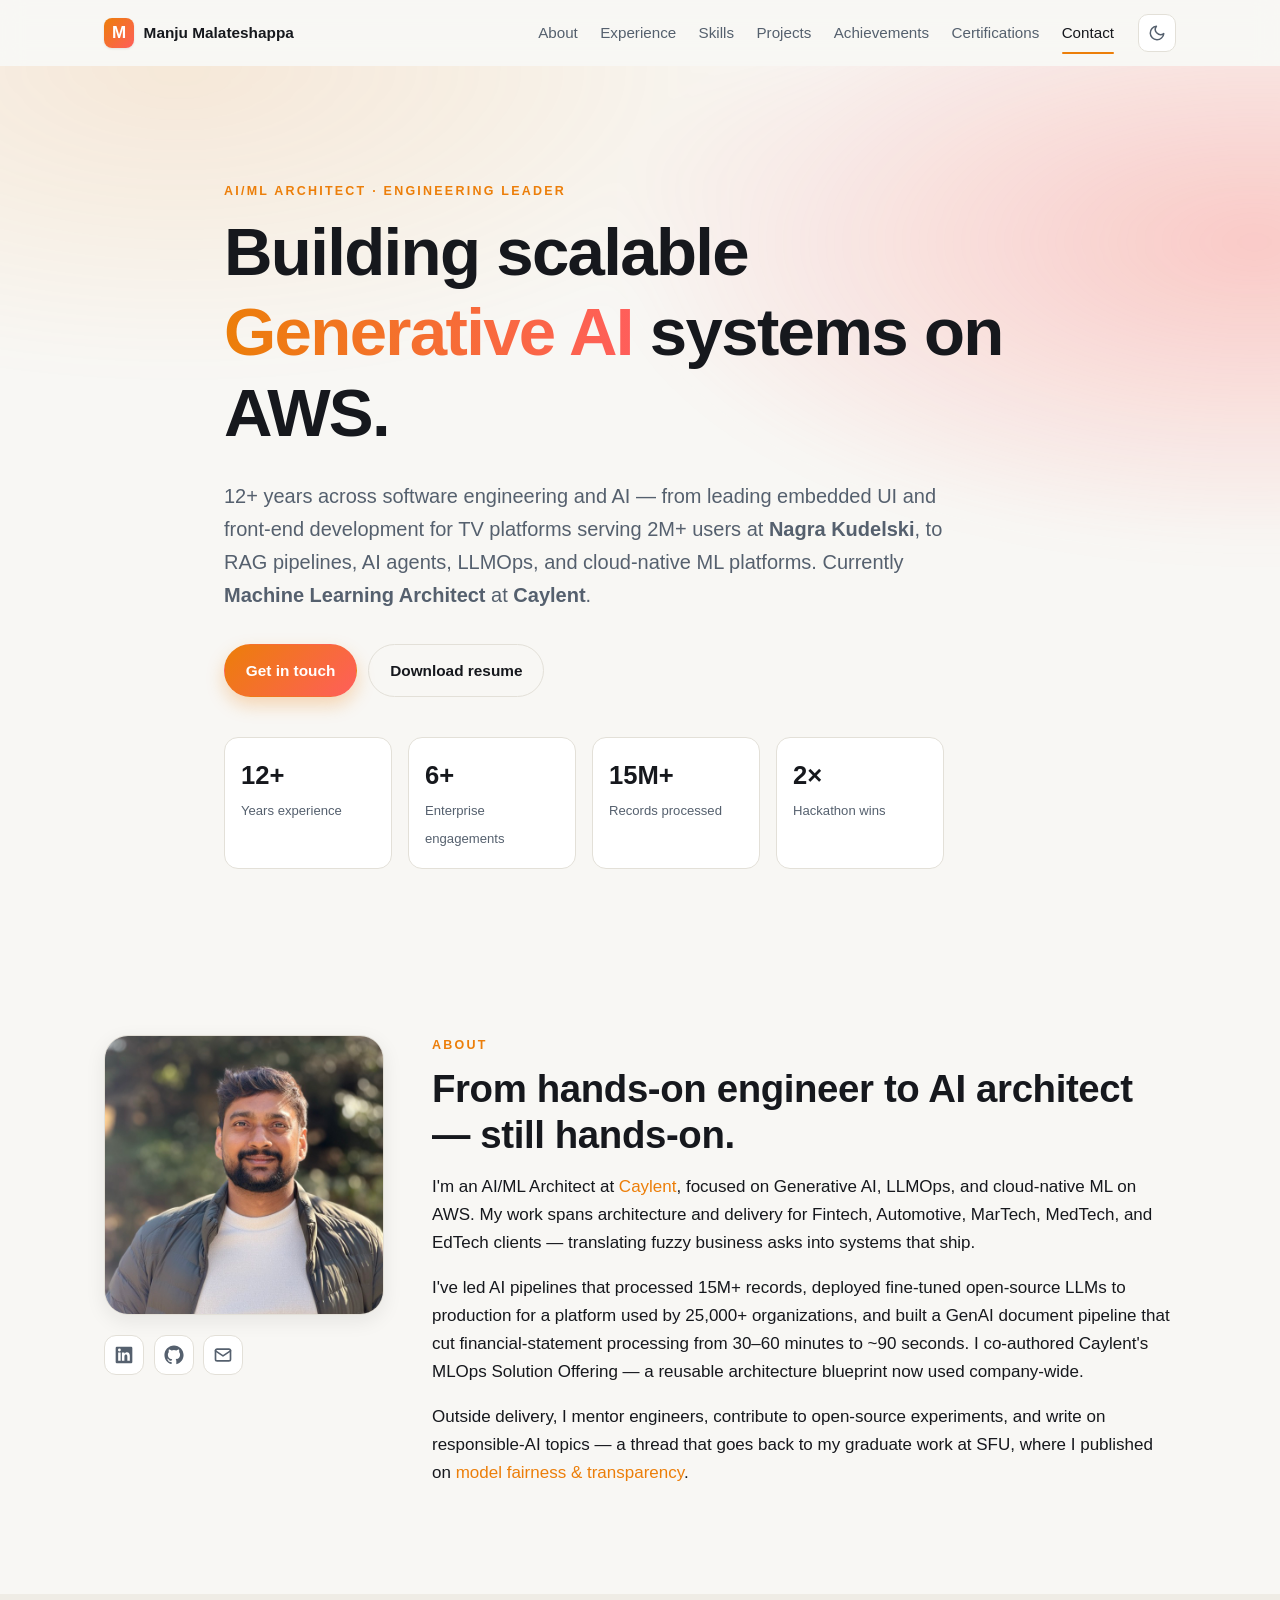
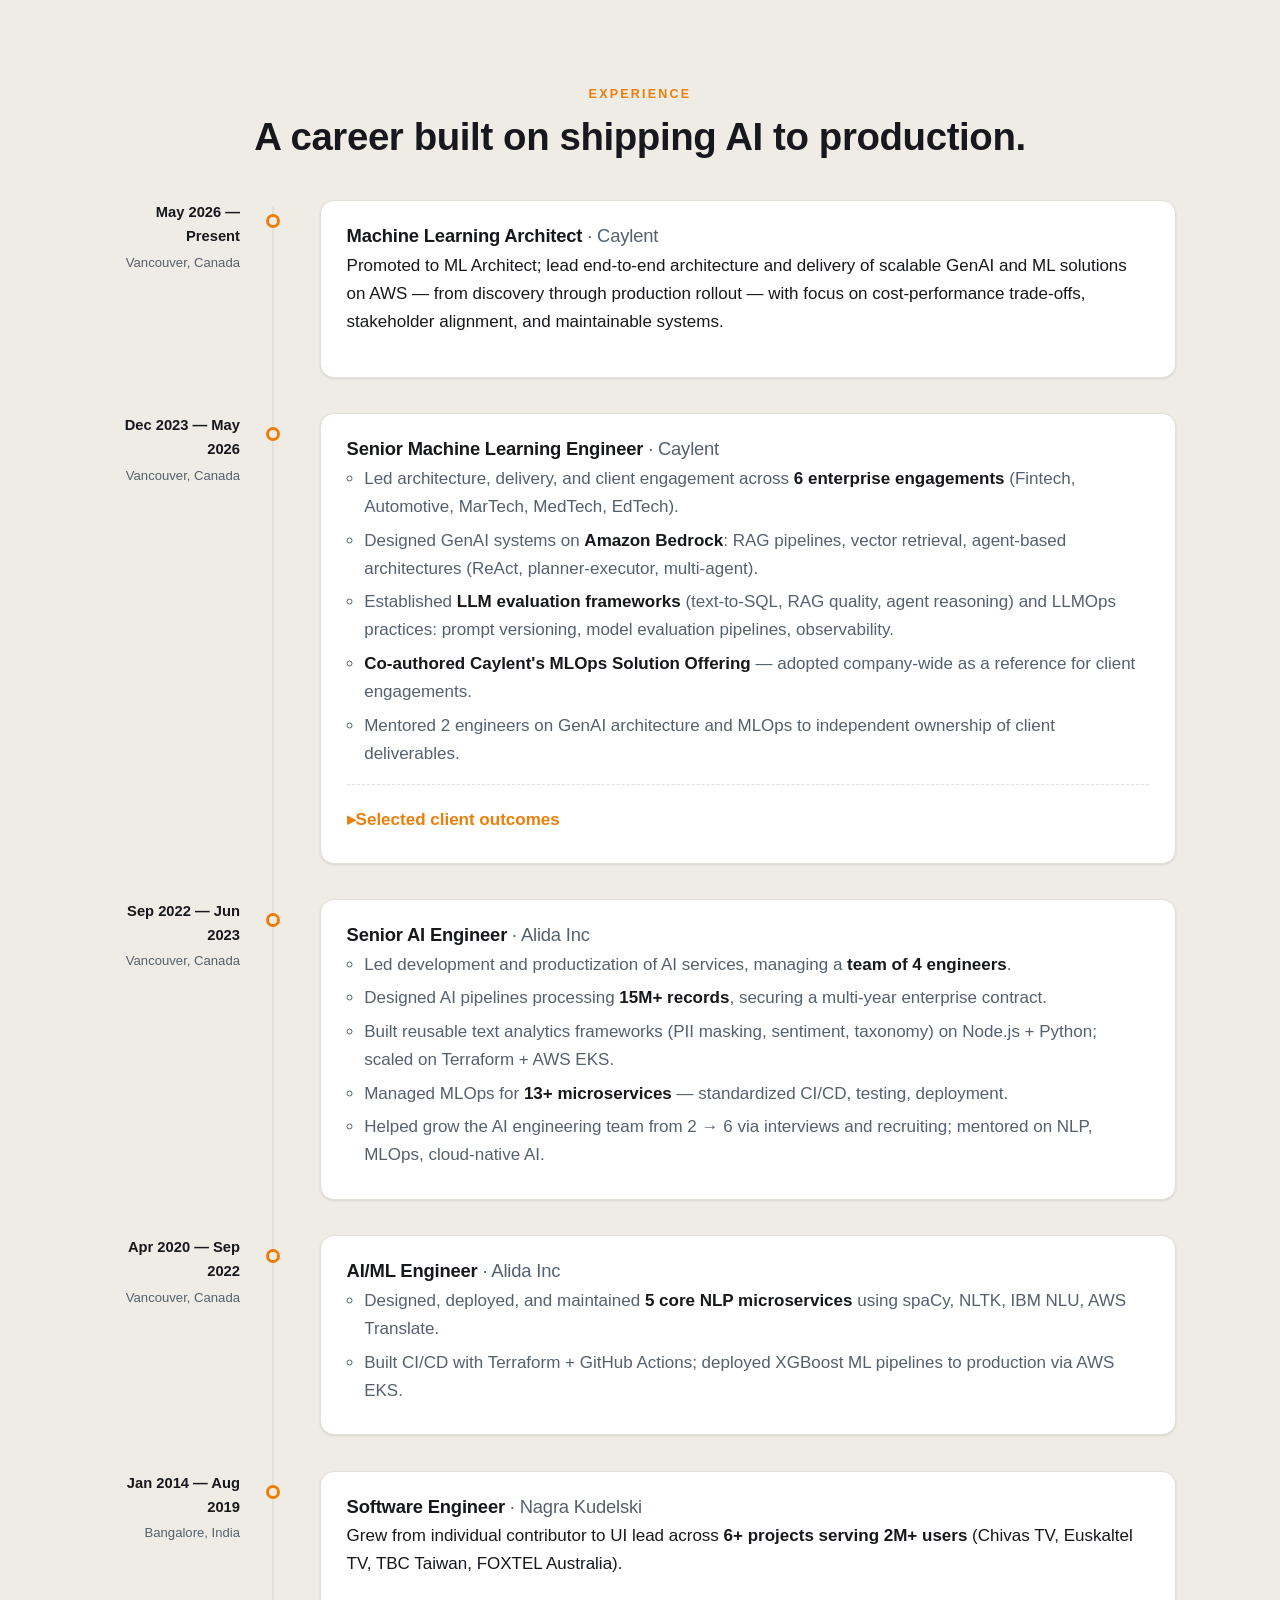
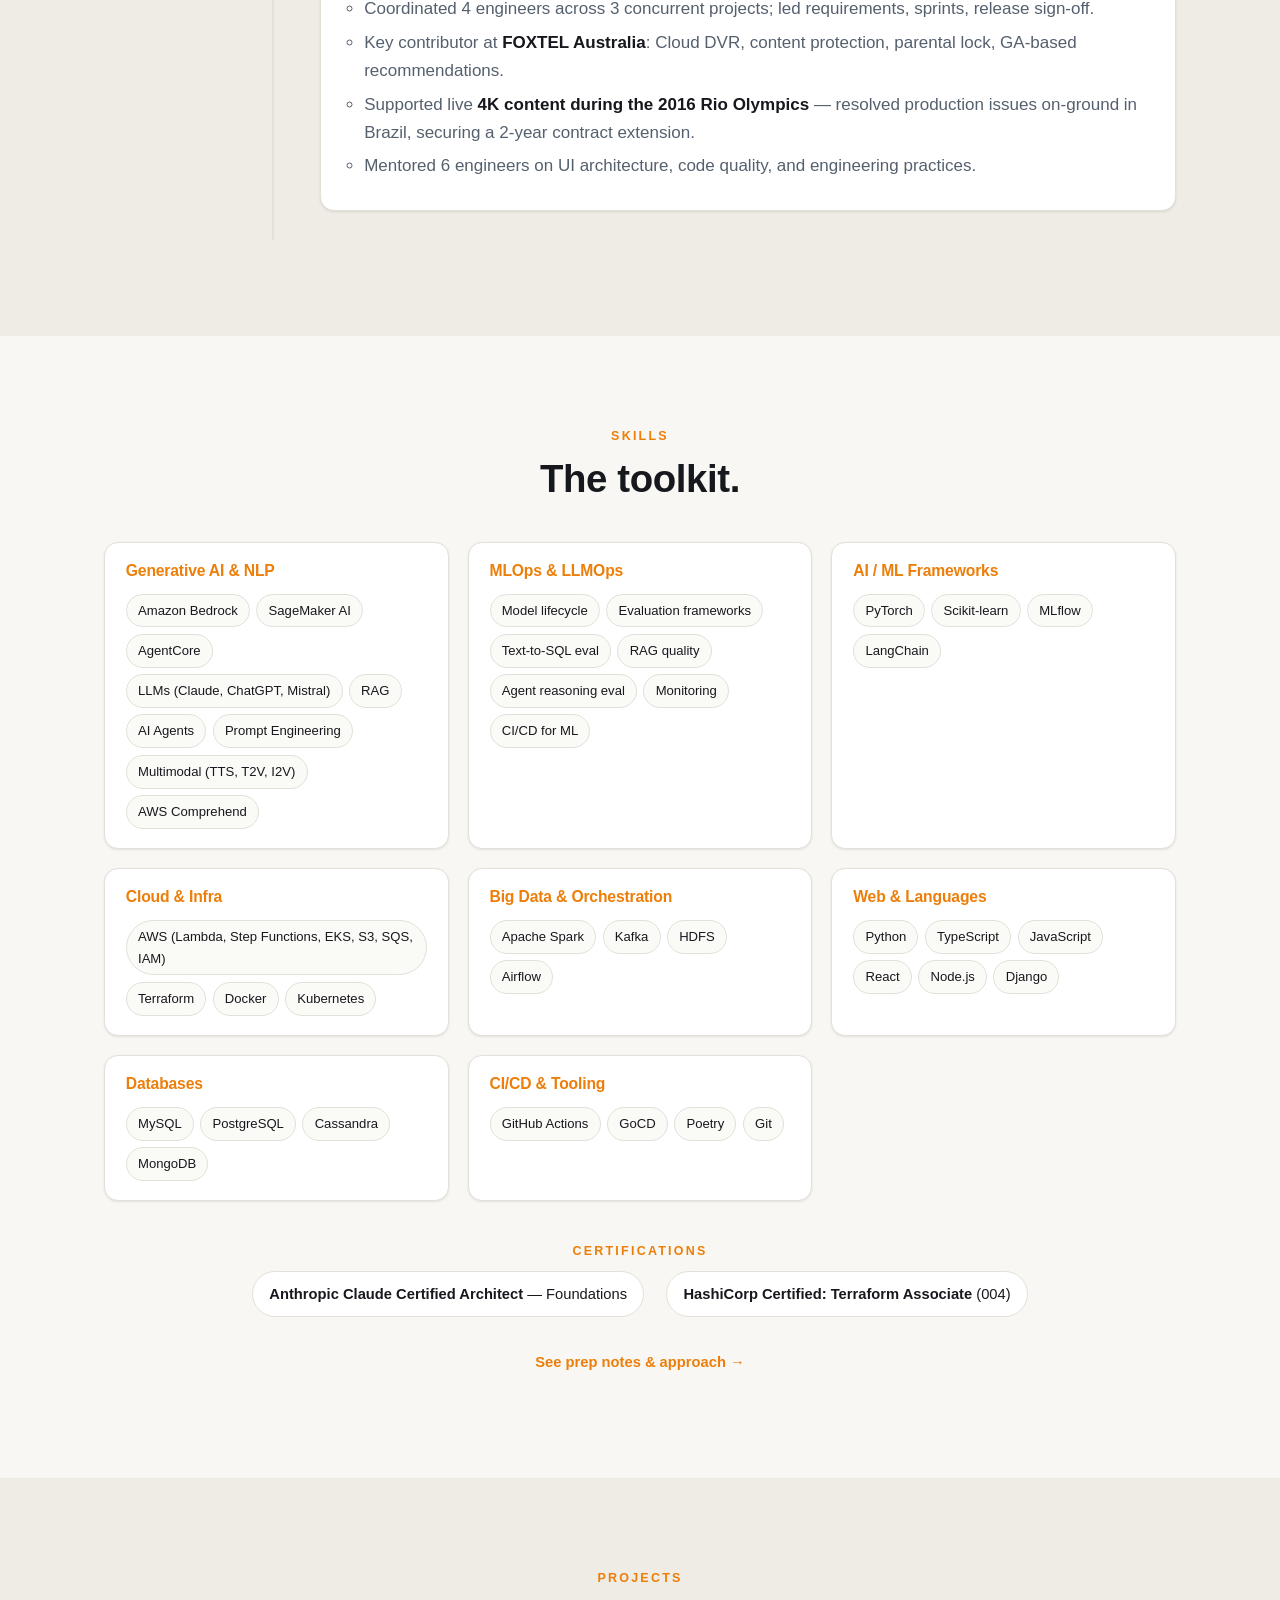
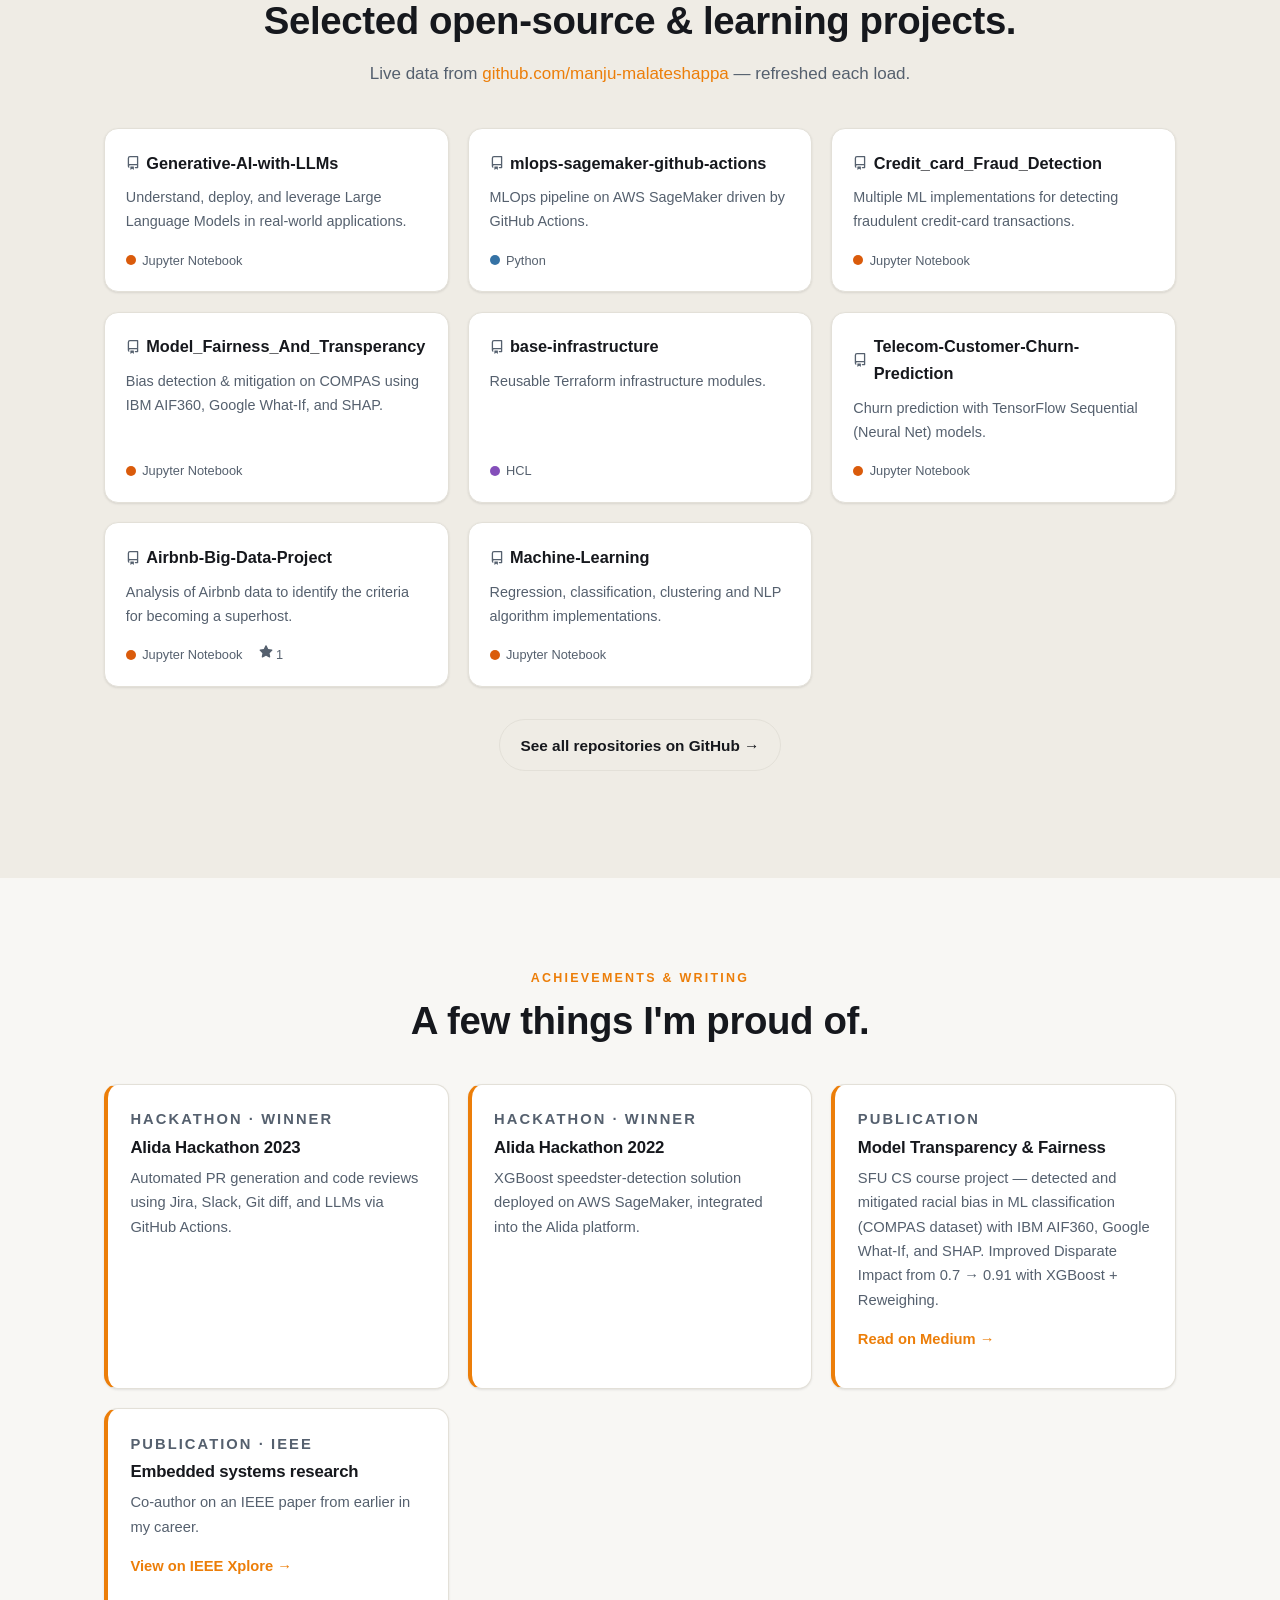
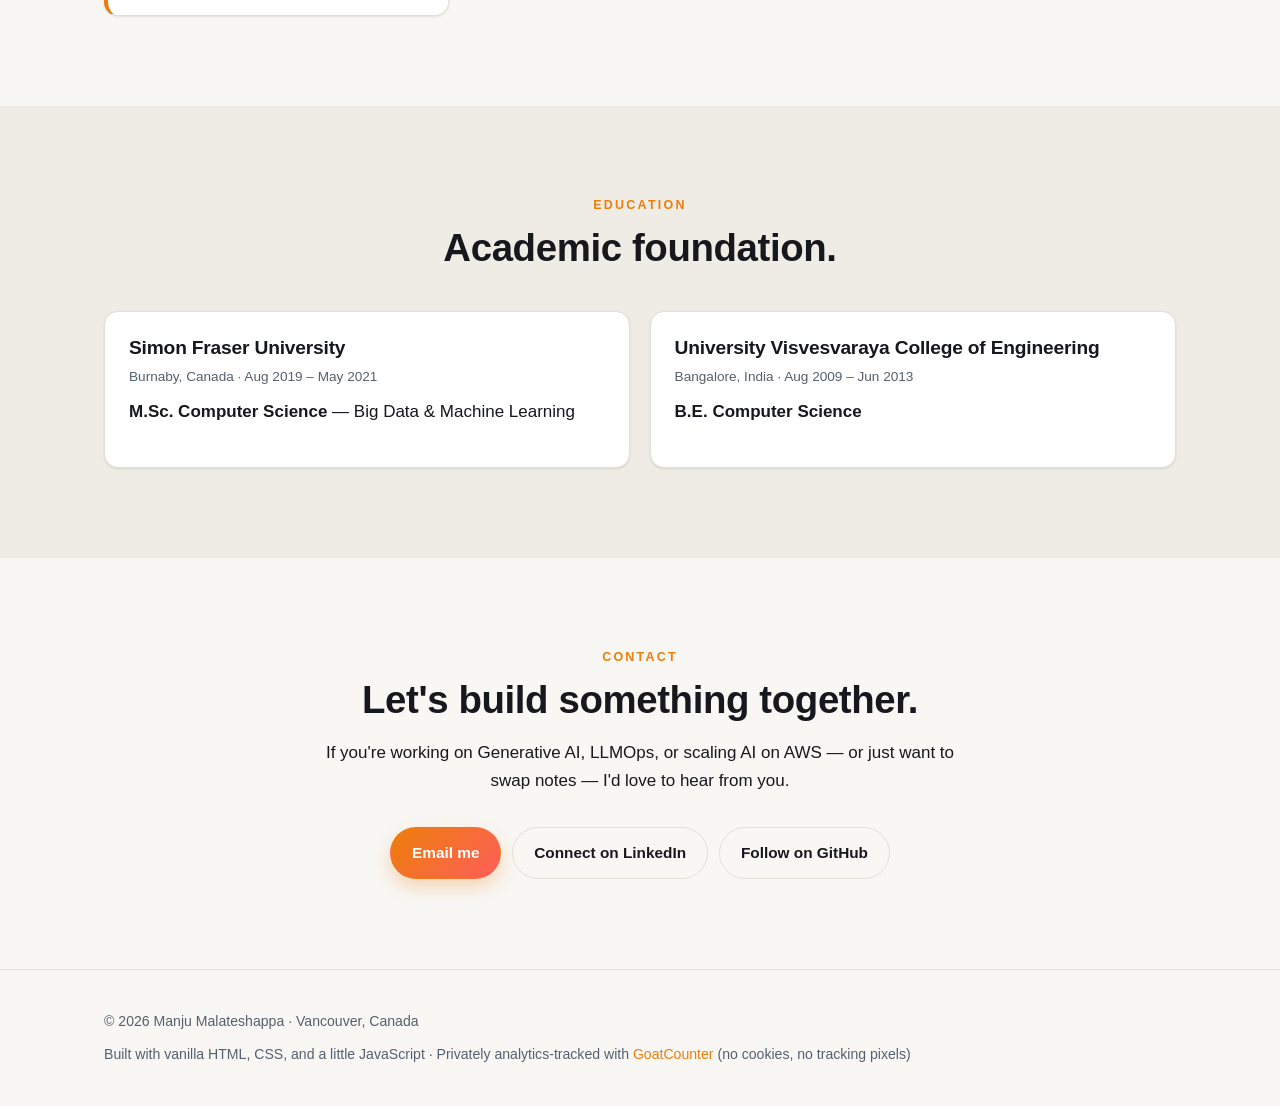
==== commit ba54ef84: "Clarify Nagra role as embedded UI and front-end development in hero Co-Authored-By: Claude Sonnet 4." ====
--- a/index.html
+++ b/index.html
@@ -8,7 +8,7 @@
   <meta name="author" content="Manju Malateshappa">
 
   <meta property="og:title" content="Manju Malateshappa — AI/ML Architect">
-  <meta property="og:description" content="12+ years across software engineering and AI — from leading TV platform teams at Nagra Kudelski to GenAI, LLMOps, and AWS.">
+  <meta property="og:description" content="12+ years across software engineering and AI — from leading embedded UI and front-end development at Nagra Kudelski to GenAI, LLMOps, and AWS.">
   <meta property="og:type" content="website">
 
   <link rel="preconnect" href="https://api.github.com">
@@ -64,7 +64,7 @@
           systems on AWS.
         </h1>
         <p class="hero-sub">
-          12+ years across software engineering and AI — from leading UI platform teams serving 2M+ users at <strong>Nagra Kudelski</strong>, to RAG pipelines, AI agents, LLMOps, and cloud-native ML platforms. Currently <strong>Machine Learning Architect</strong> at <strong>Caylent</strong>.
+          12+ years across software engineering and AI — from leading embedded UI and front-end development for TV platforms serving 2M+ users at <strong>Nagra Kudelski</strong>, to RAG pipelines, AI agents, LLMOps, and cloud-native ML platforms. Currently <strong>Machine Learning Architect</strong> at <strong>Caylent</strong>.
         </p>
         <div class="hero-cta">
           <a class="btn btn-primary" href="#contact">Get in touch</a>
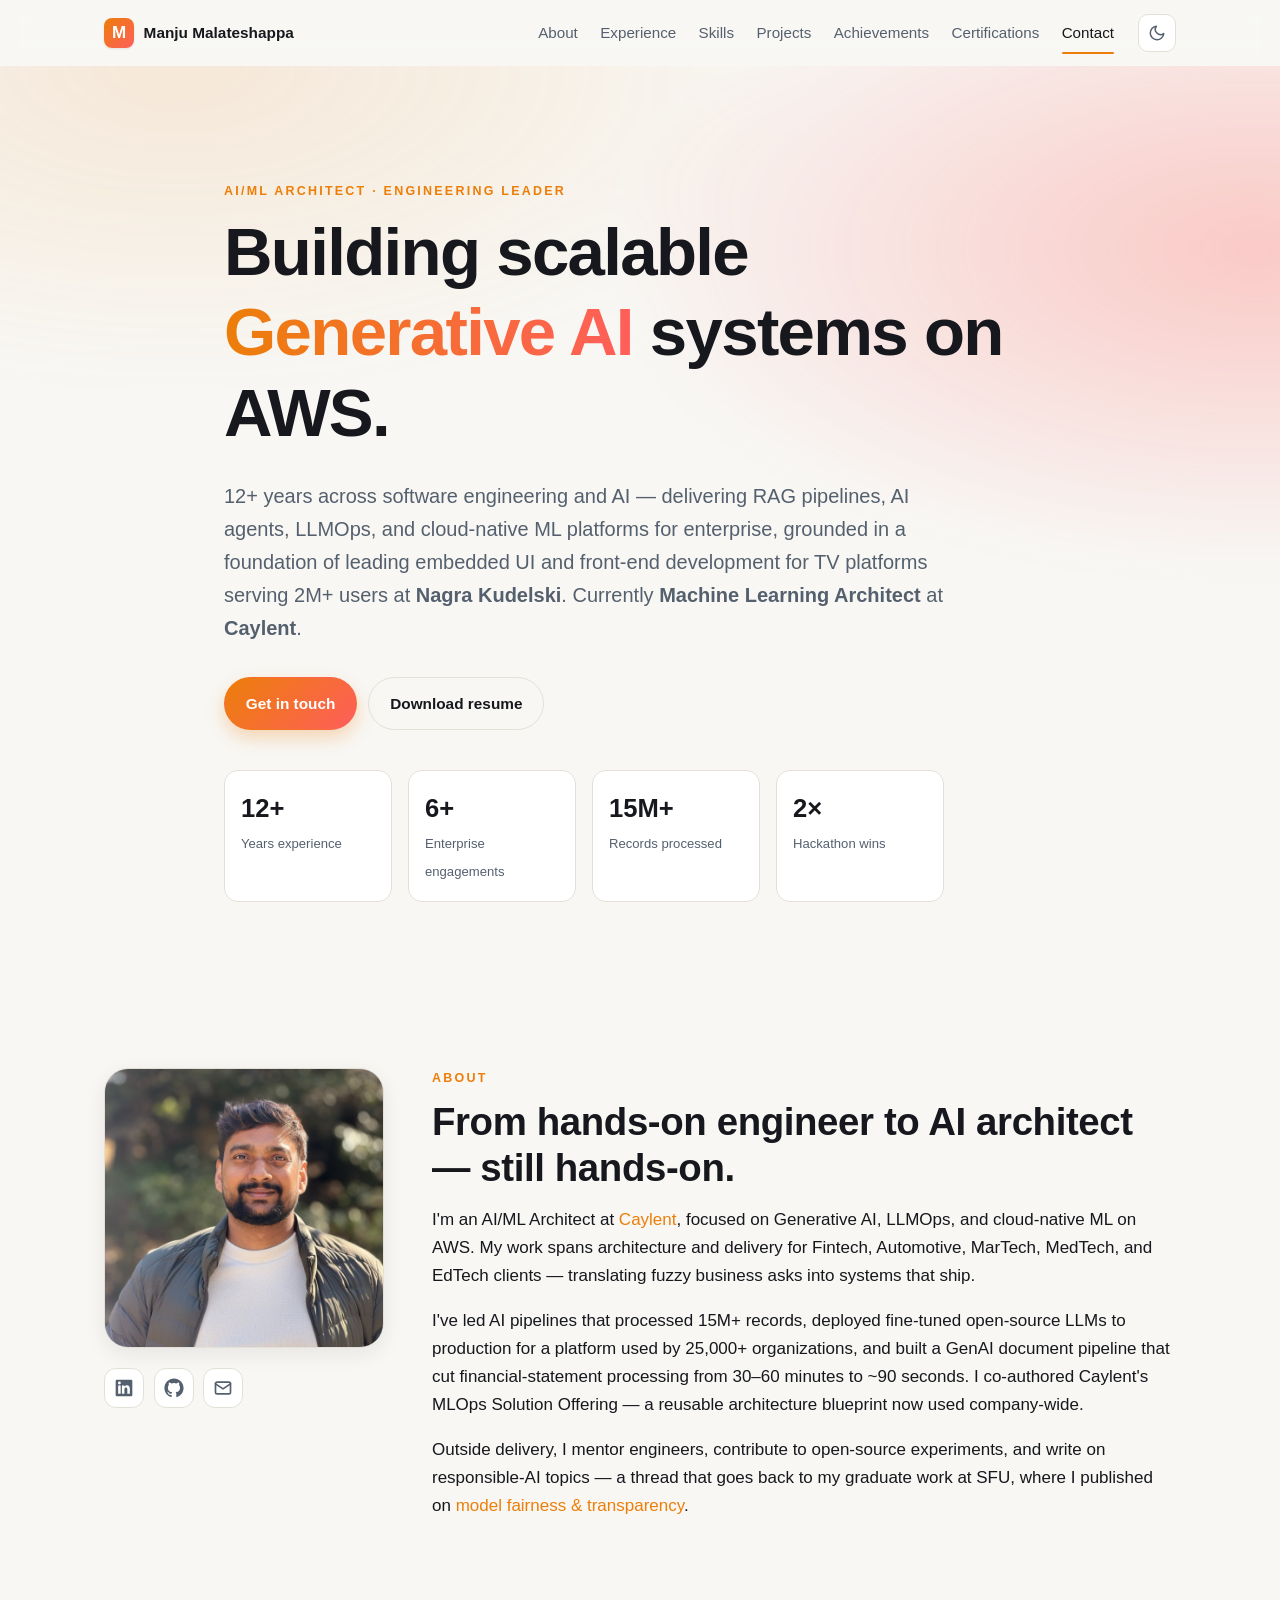
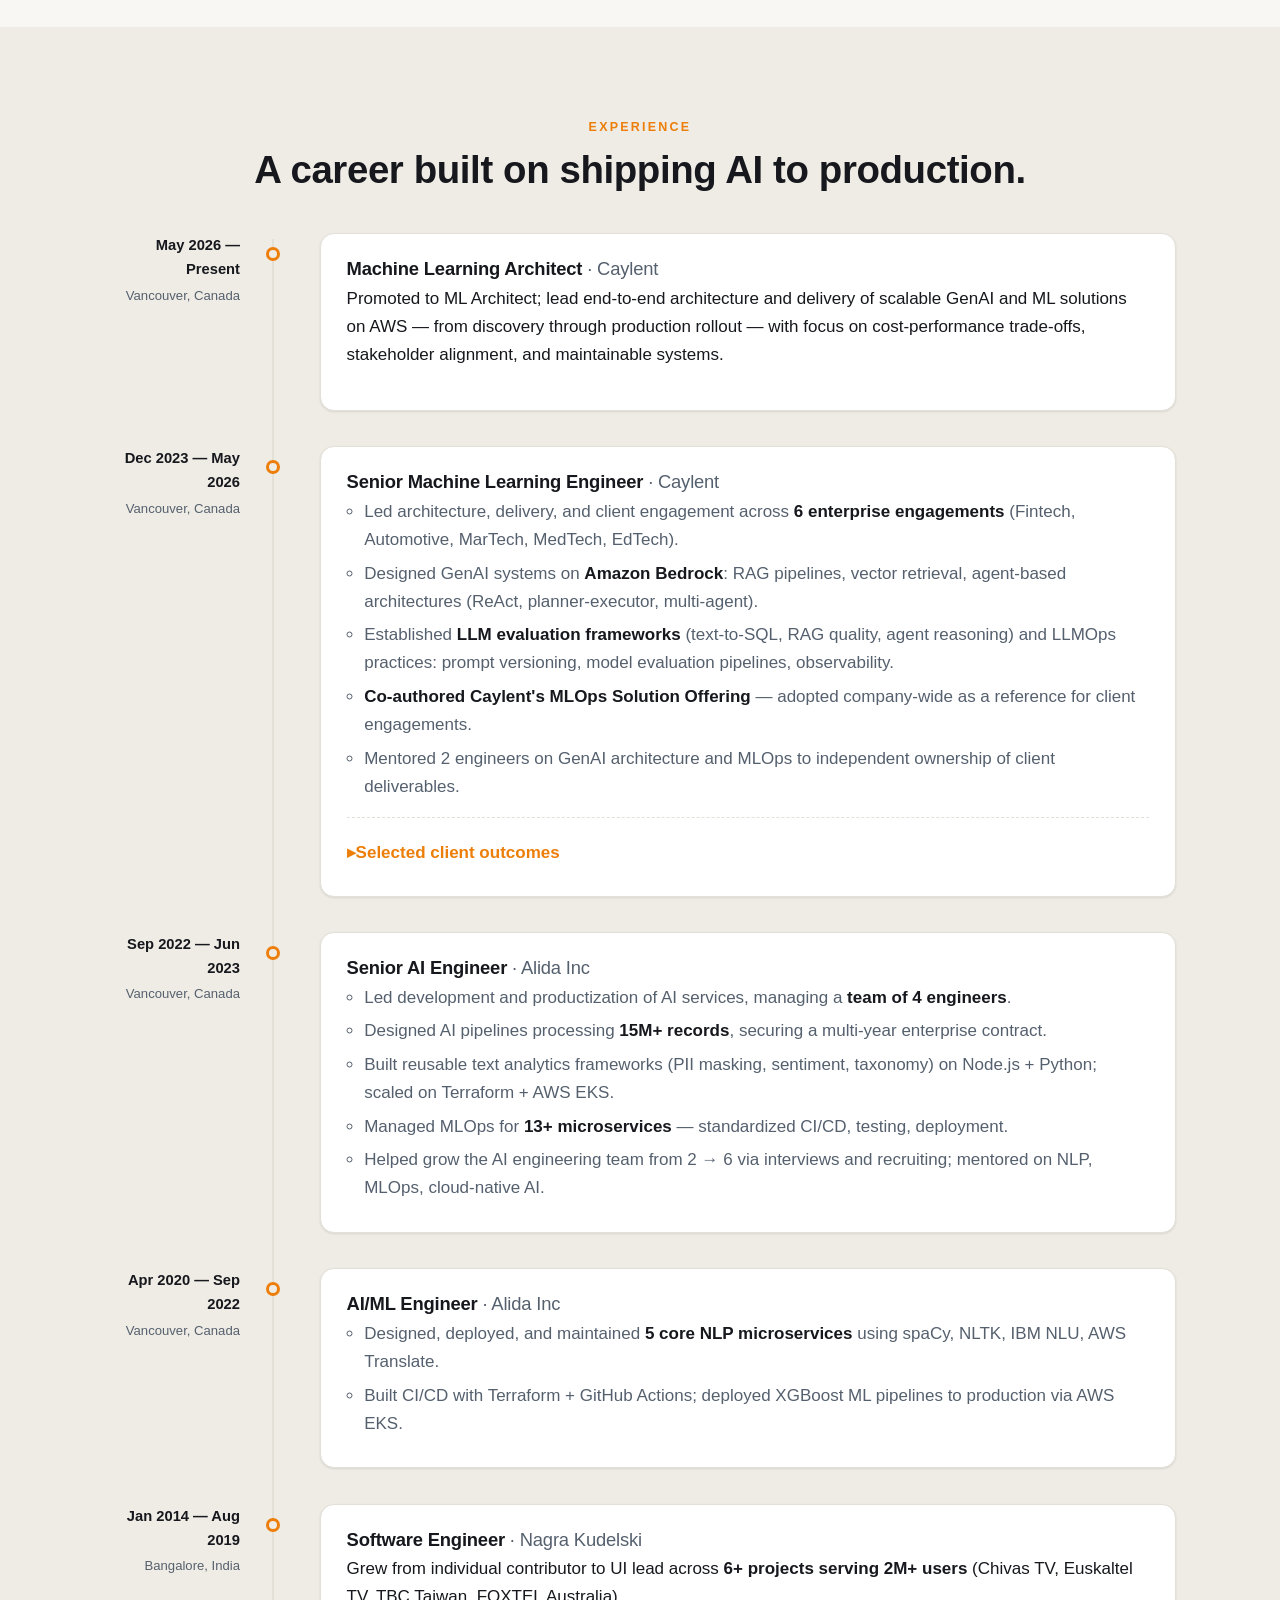
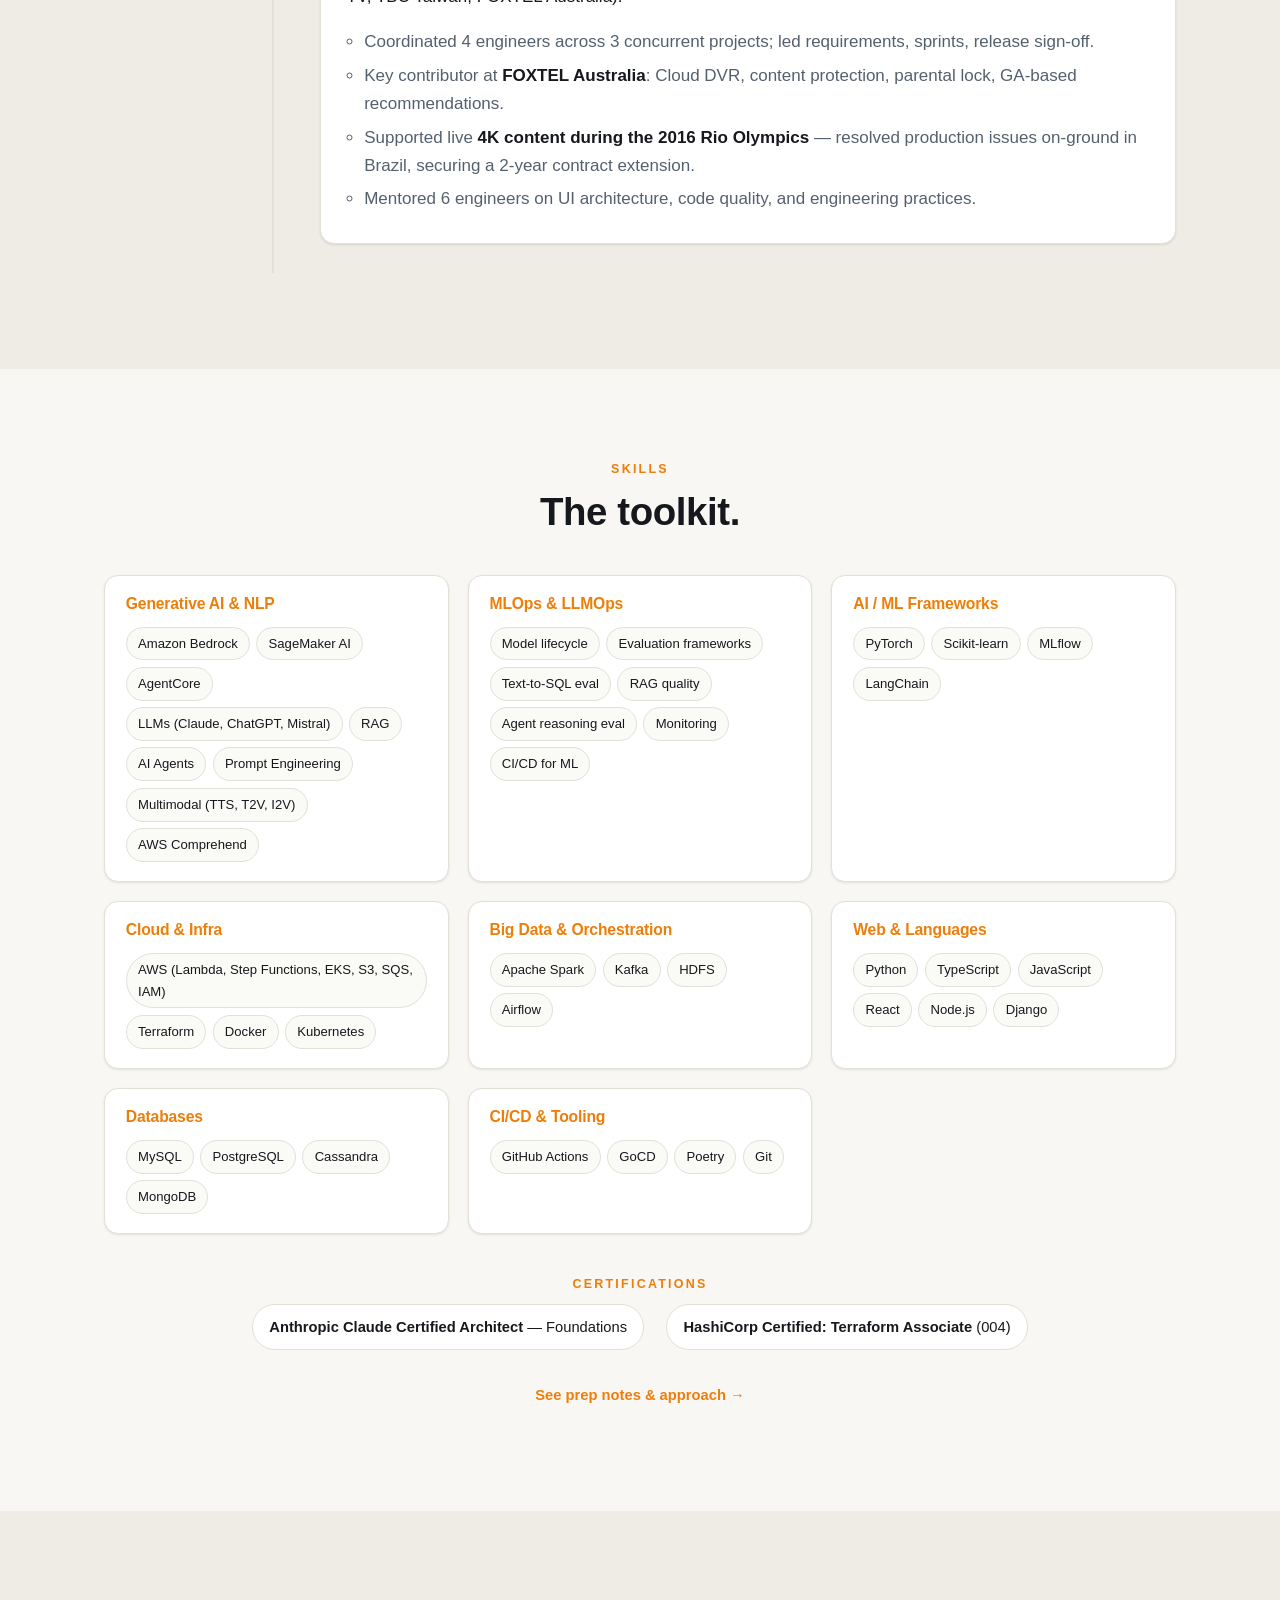
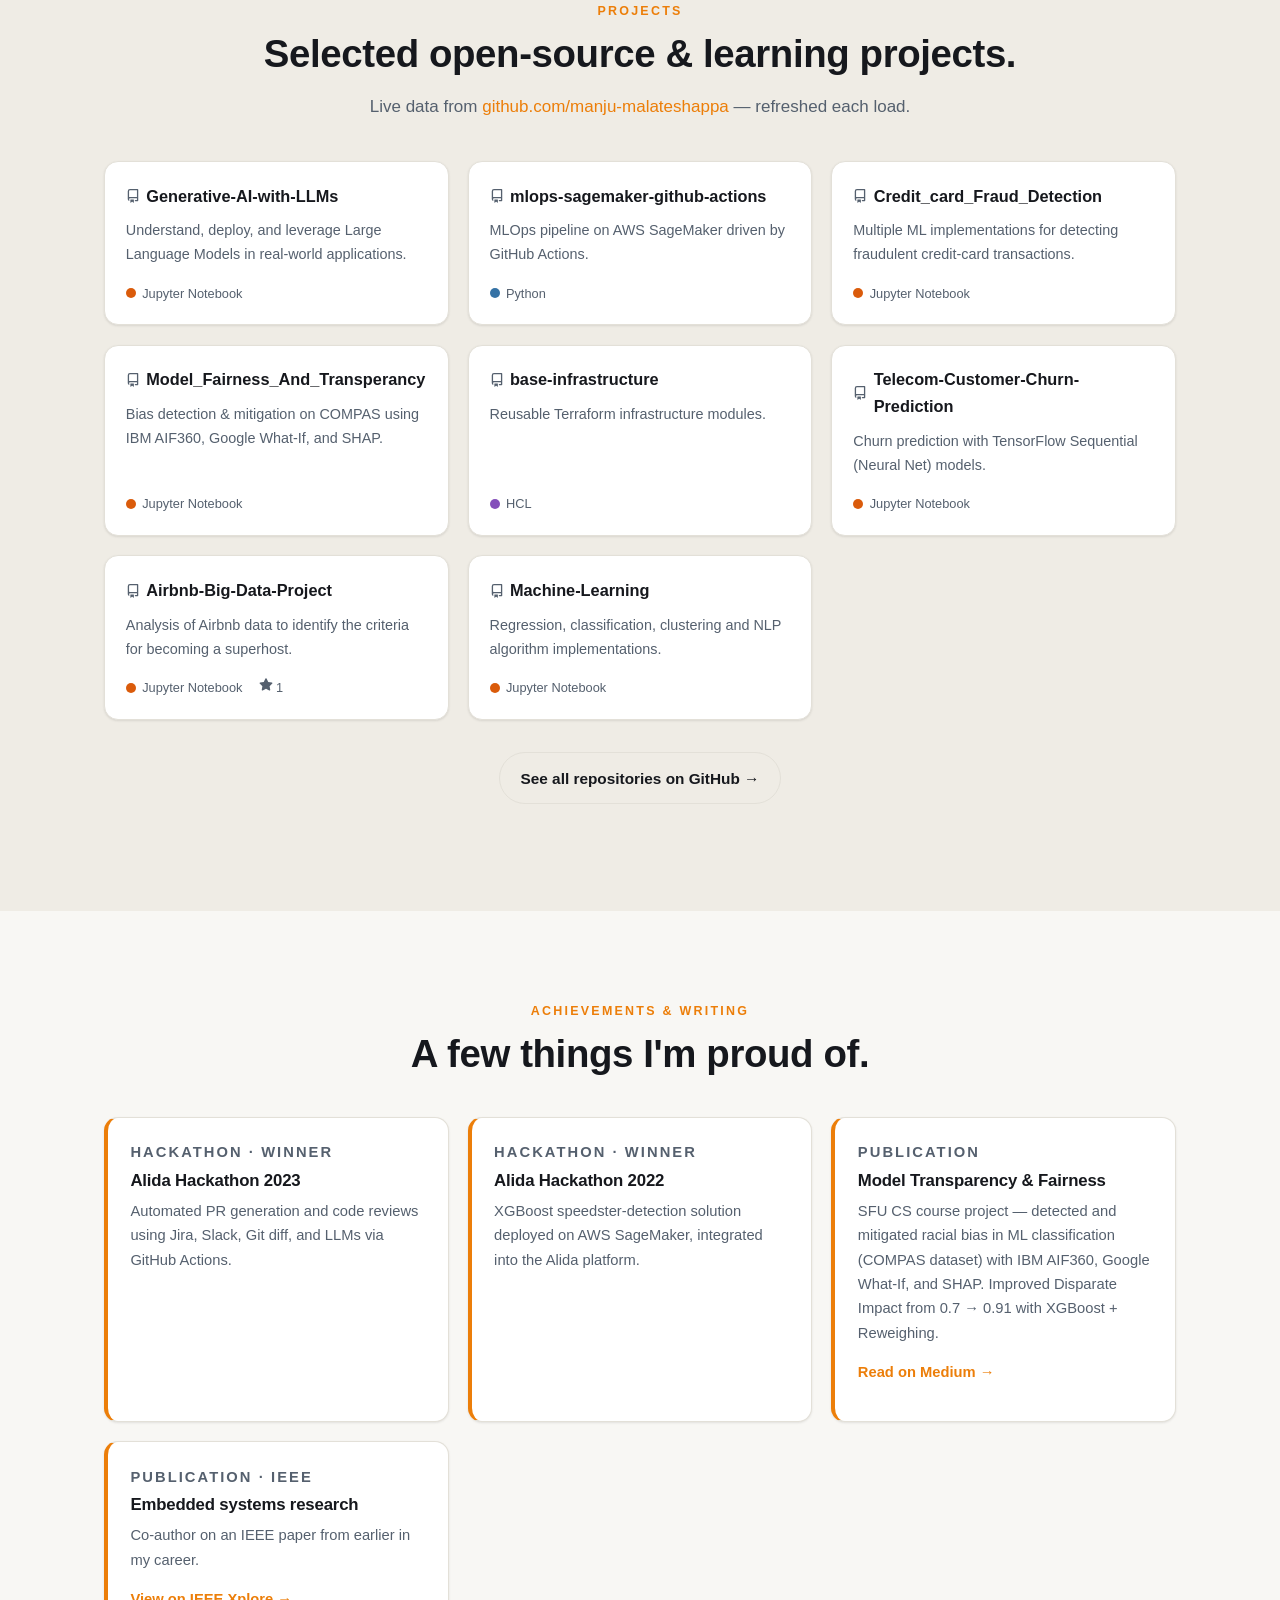
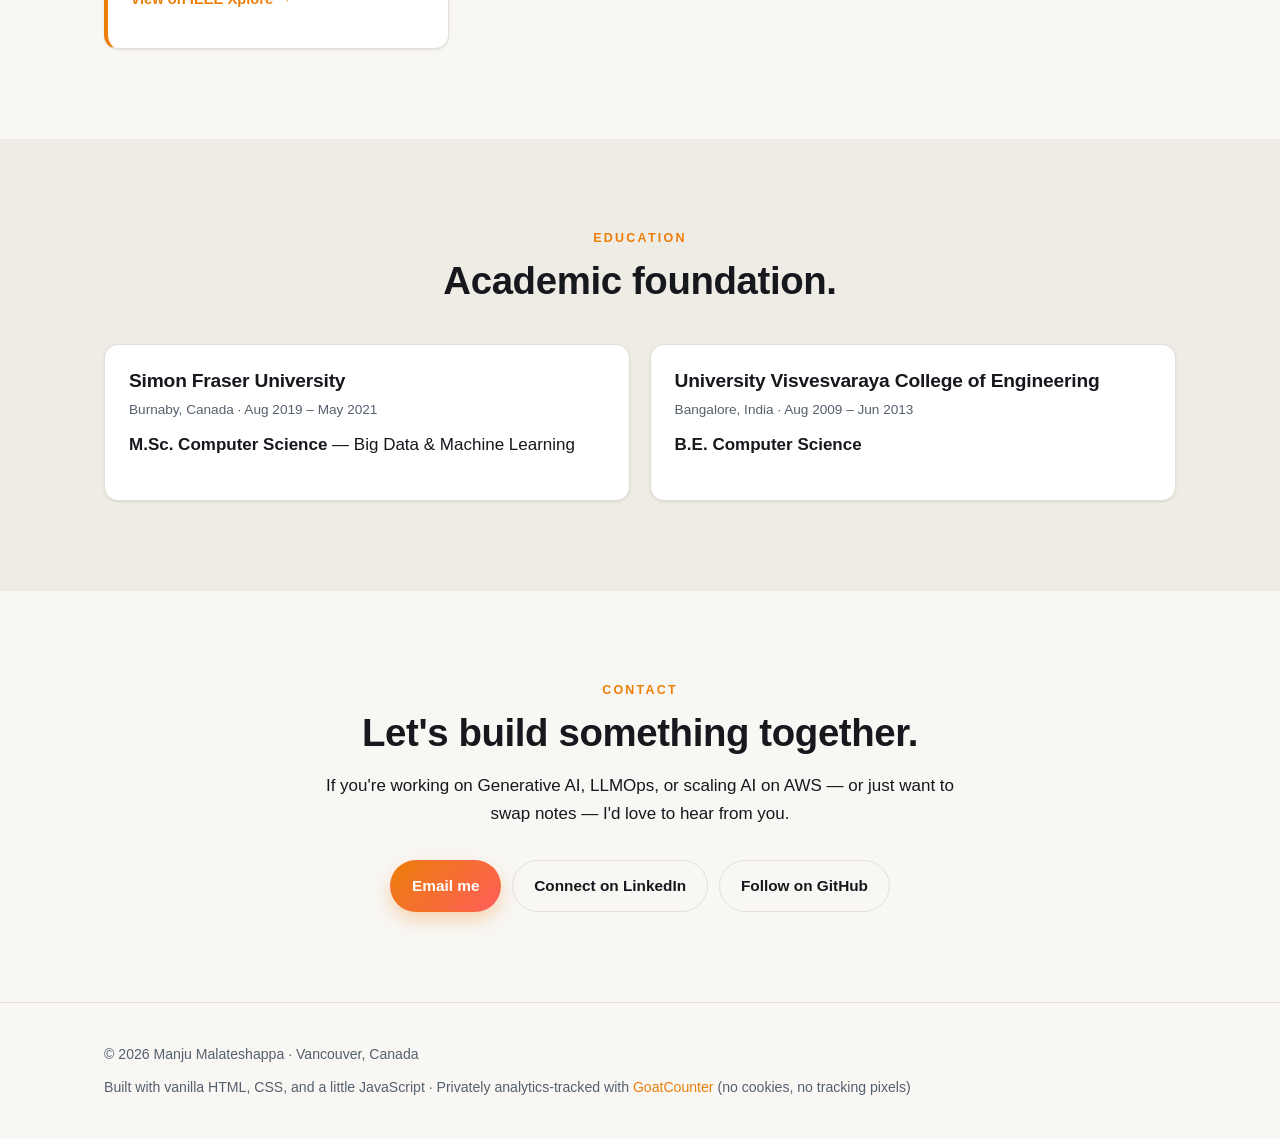
==== commit 575435c4: "Reorder hero: AI/ML first, Nagra SE background second Co-Authored-By: Claude Sonnet 4.6 <noreply@ant" ====
--- a/index.html
+++ b/index.html
@@ -64,7 +64,7 @@
           systems on AWS.
         </h1>
         <p class="hero-sub">
-          12+ years across software engineering and AI — from leading embedded UI and front-end development for TV platforms serving 2M+ users at <strong>Nagra Kudelski</strong>, to RAG pipelines, AI agents, LLMOps, and cloud-native ML platforms. Currently <strong>Machine Learning Architect</strong> at <strong>Caylent</strong>.
+          12+ years across software engineering and AI — delivering RAG pipelines, AI agents, LLMOps, and cloud-native ML platforms for enterprise, grounded in a foundation of leading embedded UI and front-end development for TV platforms serving 2M+ users at <strong>Nagra Kudelski</strong>. Currently <strong>Machine Learning Architect</strong> at <strong>Caylent</strong>.
         </p>
         <div class="hero-cta">
           <a class="btn btn-primary" href="#contact">Get in touch</a>
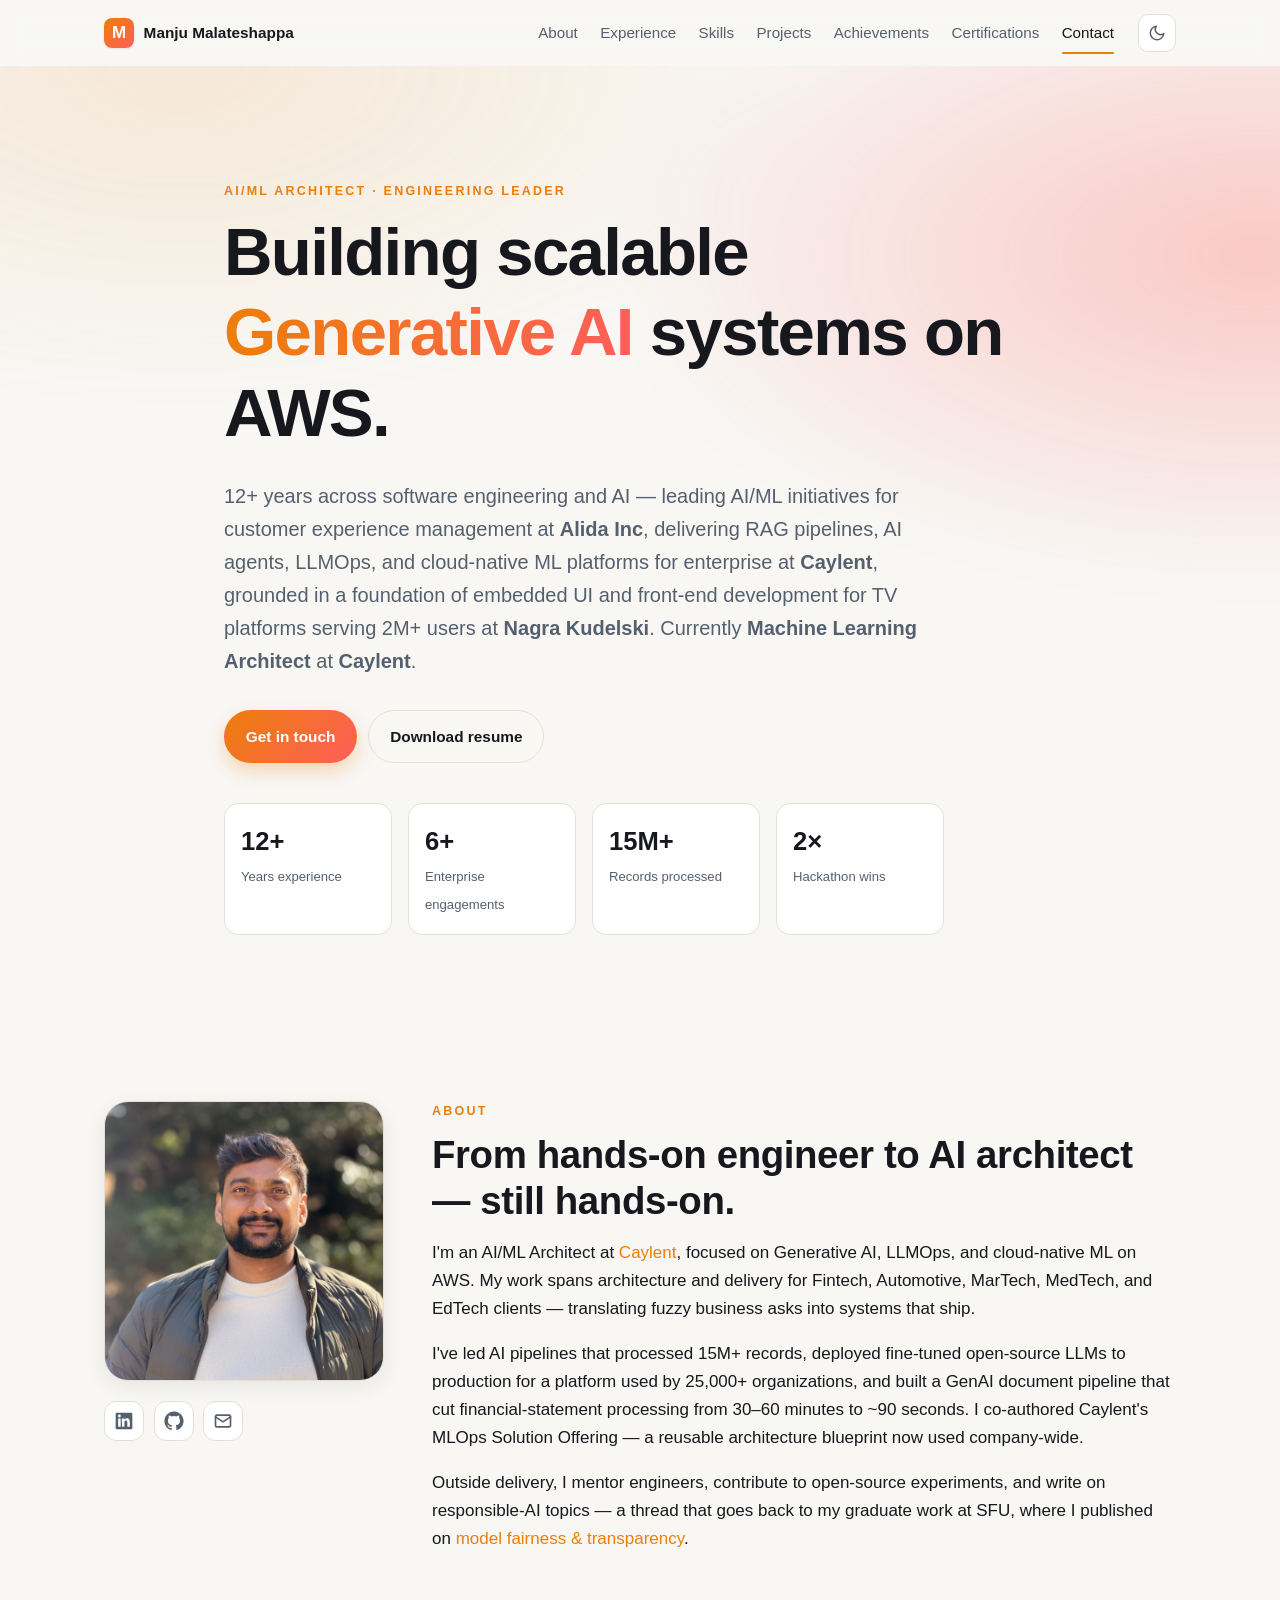
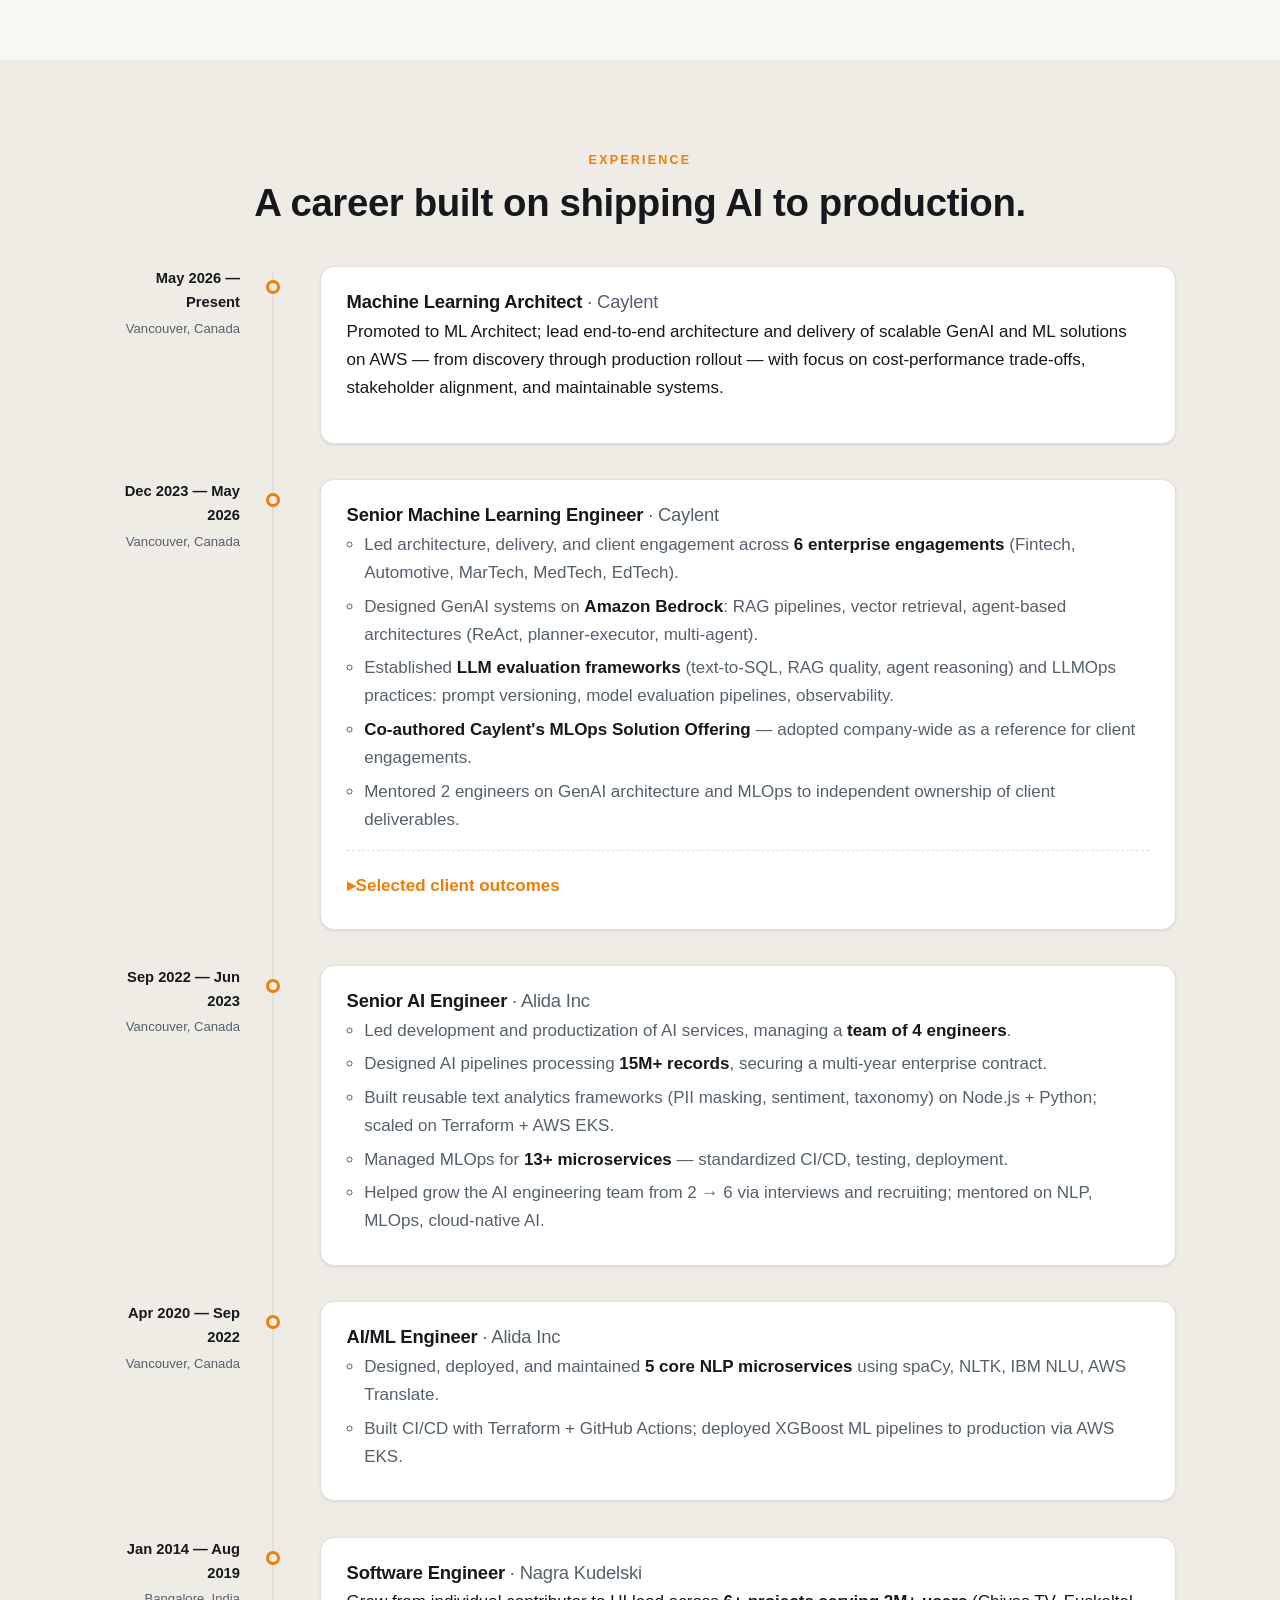
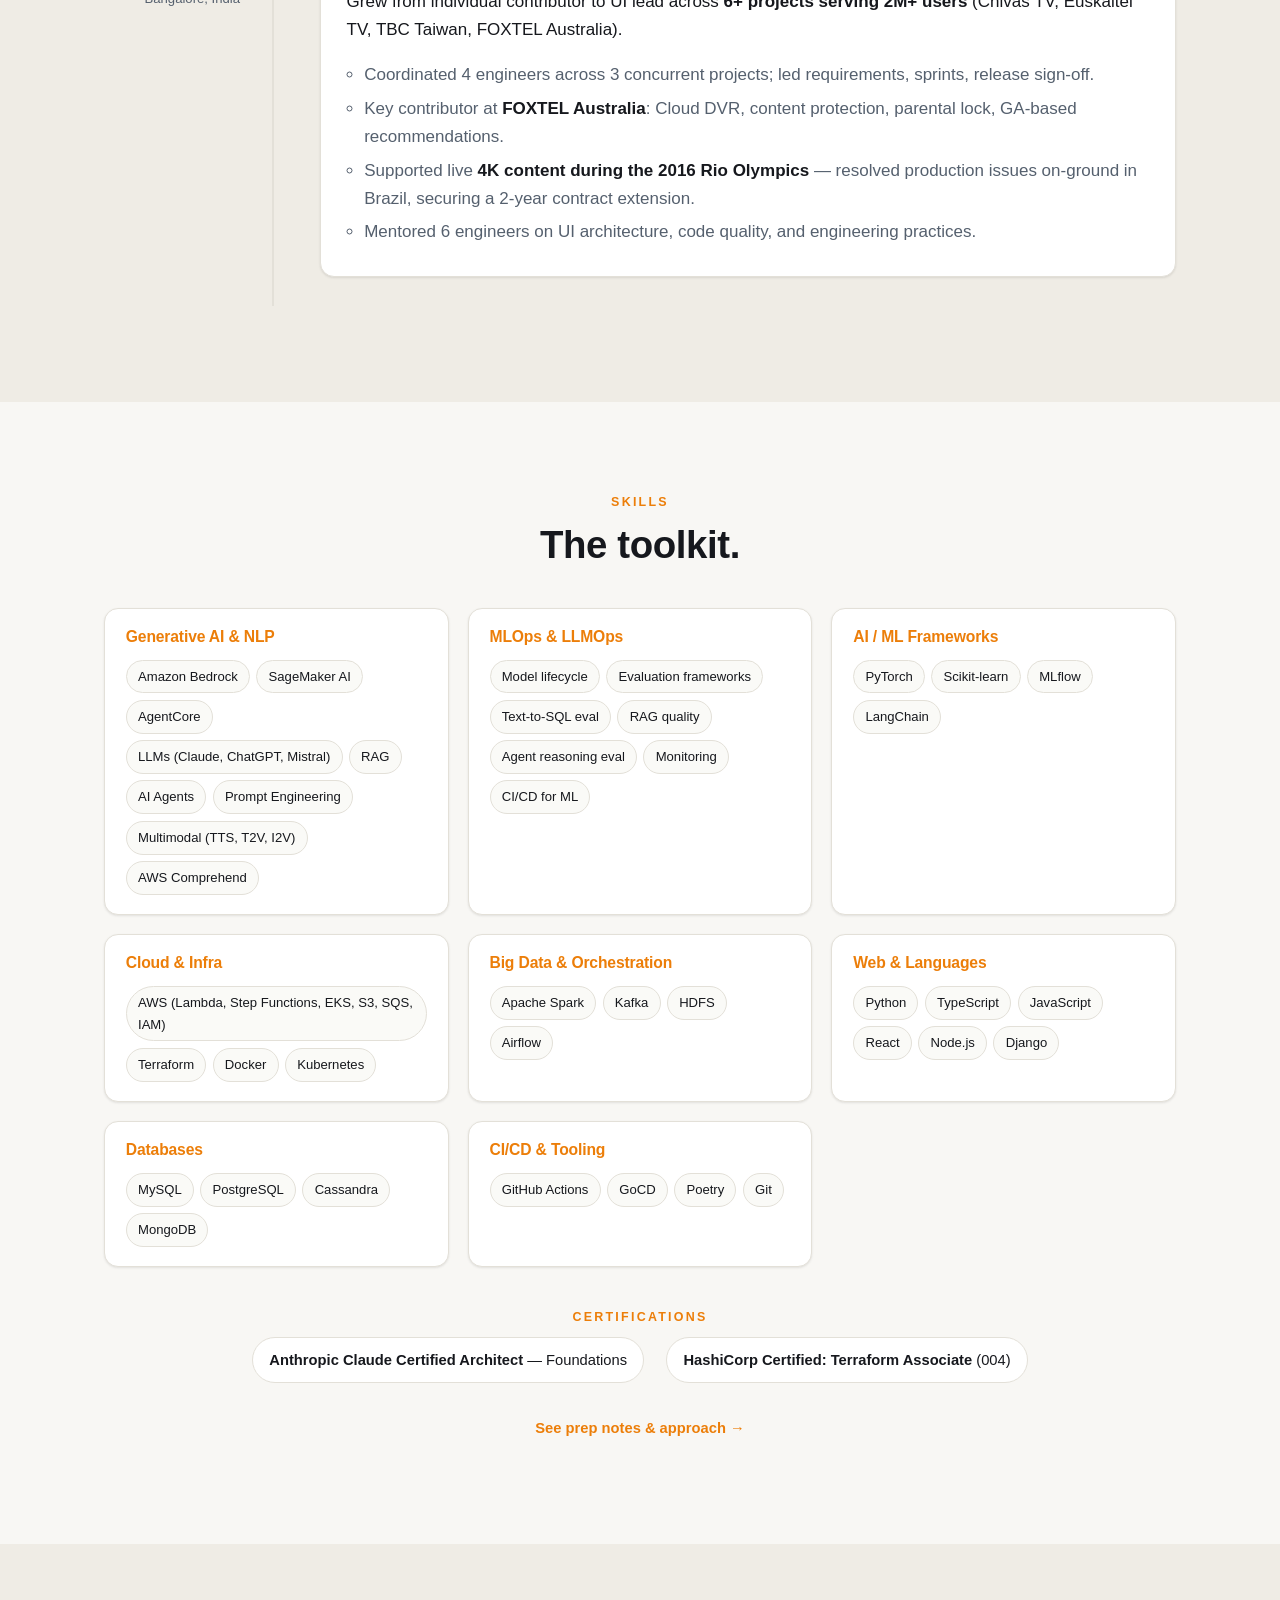
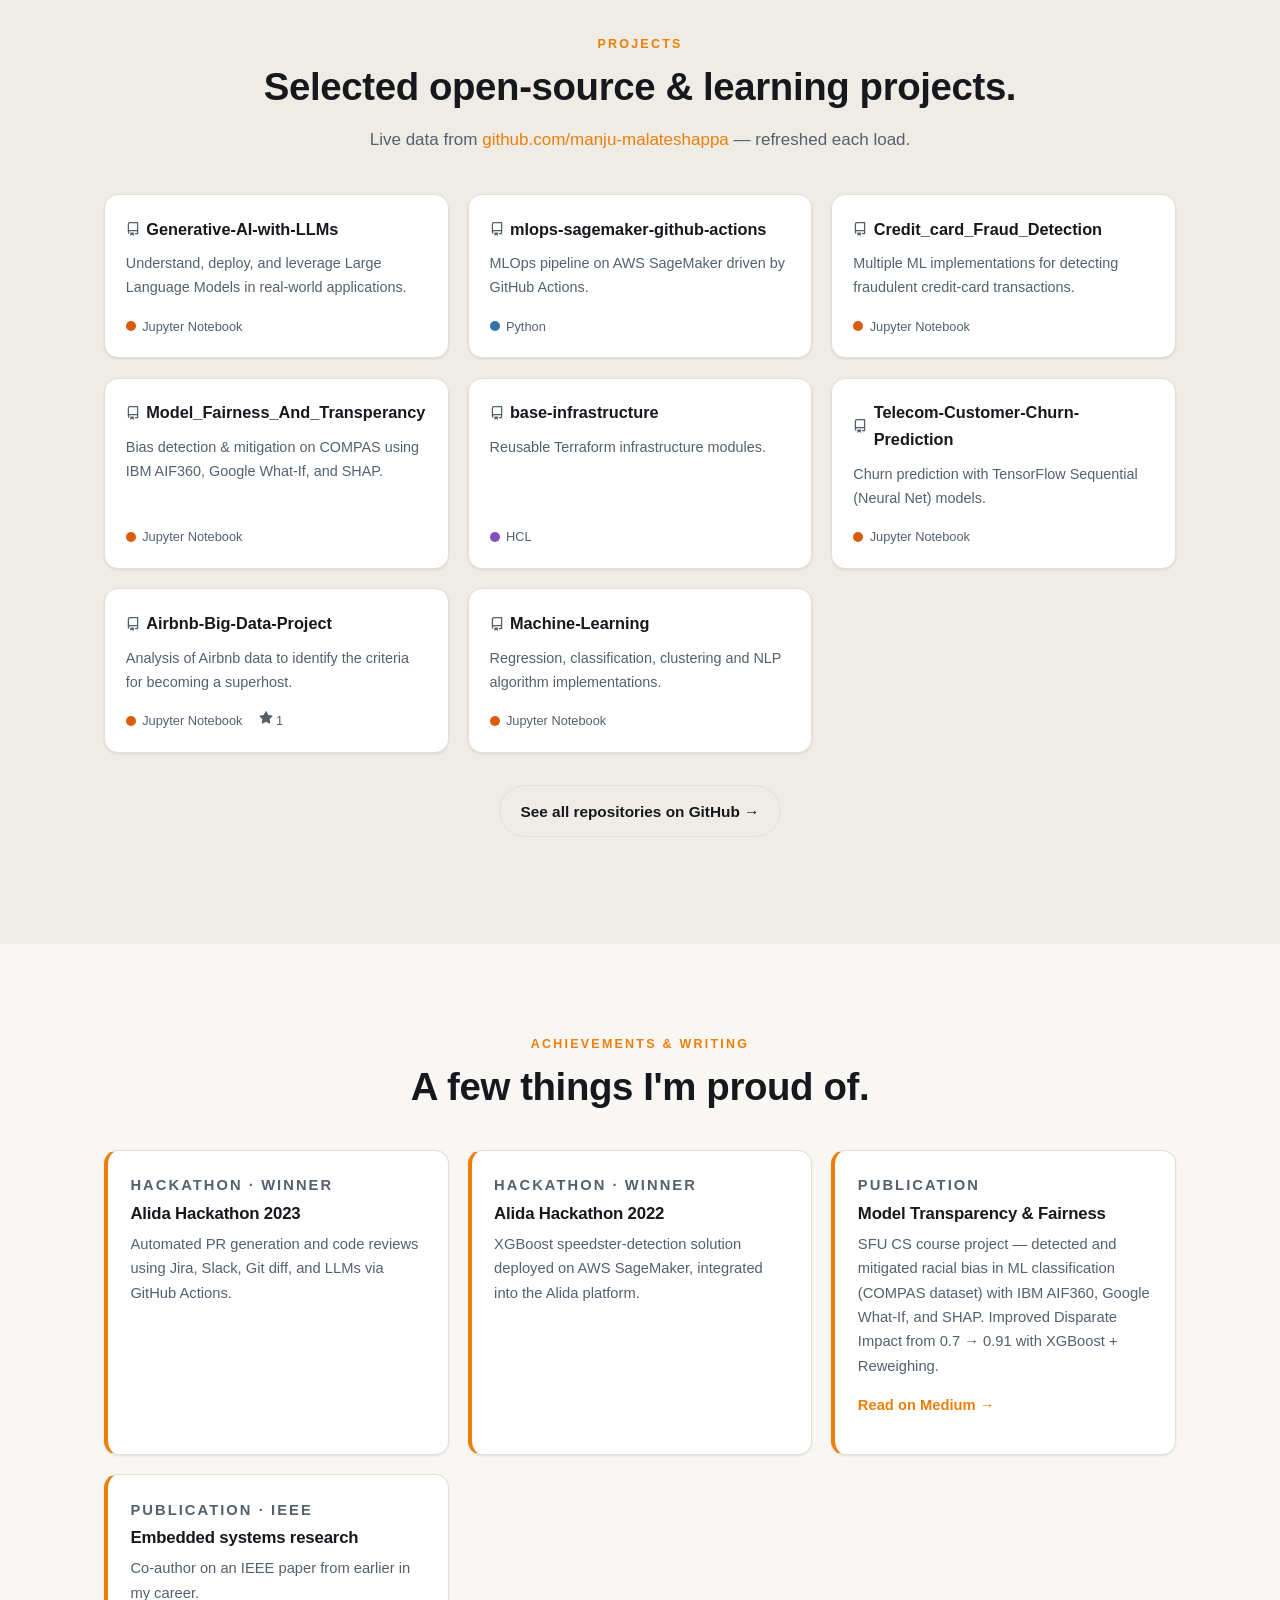
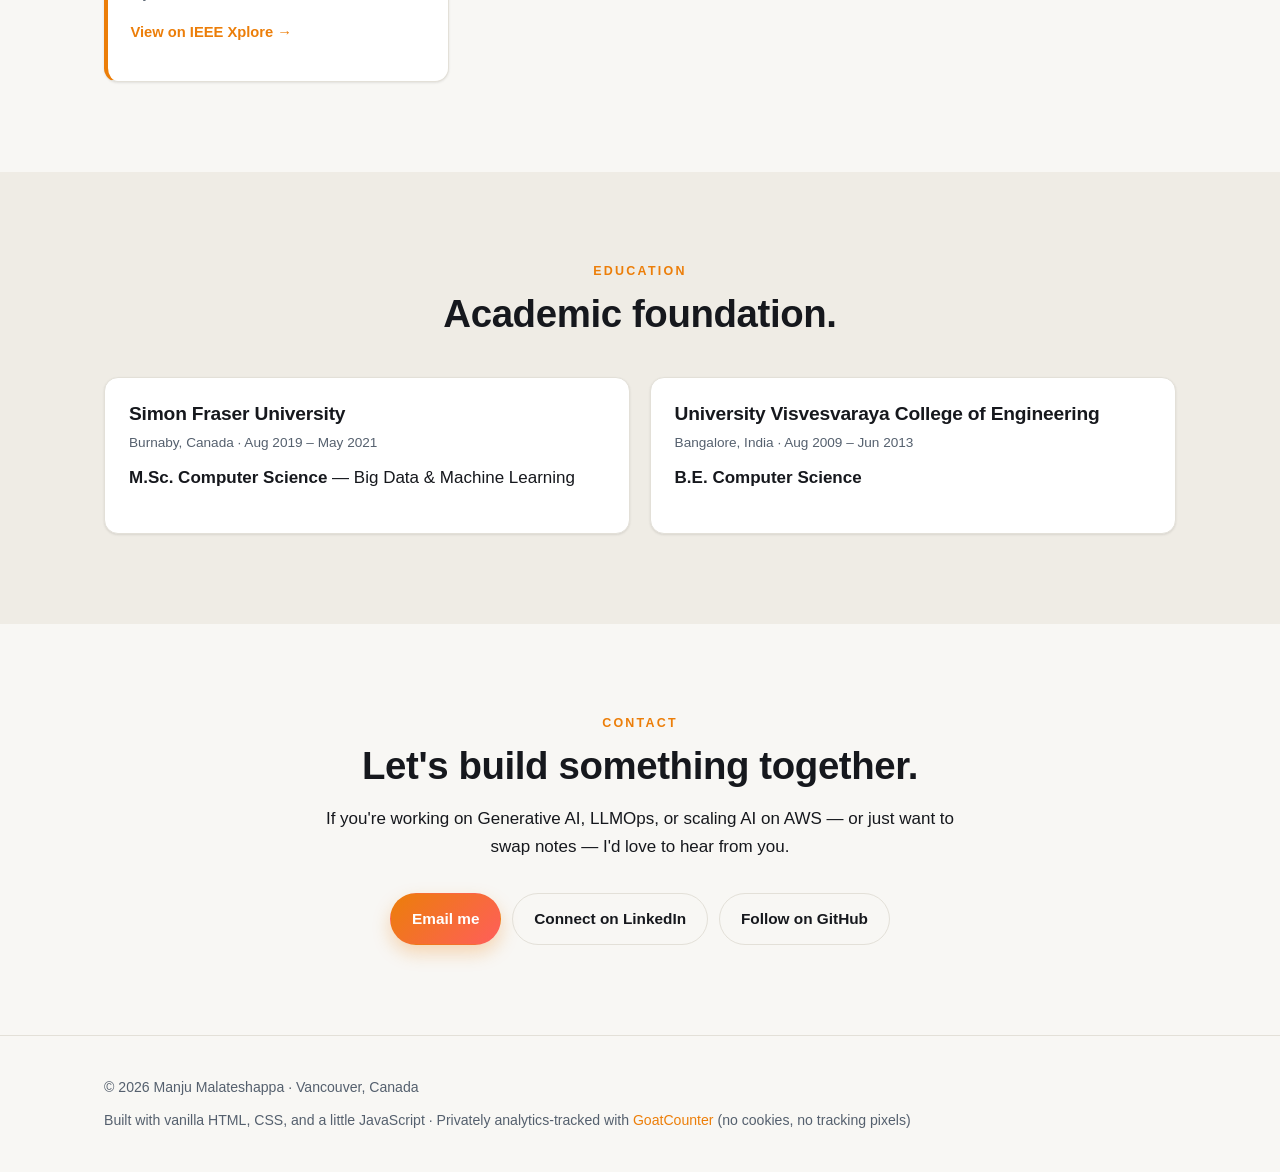
==== commit c5d3fab8: "Add Alida Inc AI/ML leadership to hero sub-text Co-Authored-By: Claude Sonnet 4.6 <noreply@anthropic" ====
--- a/index.html
+++ b/index.html
@@ -64,7 +64,7 @@
           systems on AWS.
         </h1>
         <p class="hero-sub">
-          12+ years across software engineering and AI — delivering RAG pipelines, AI agents, LLMOps, and cloud-native ML platforms for enterprise, grounded in a foundation of leading embedded UI and front-end development for TV platforms serving 2M+ users at <strong>Nagra Kudelski</strong>. Currently <strong>Machine Learning Architect</strong> at <strong>Caylent</strong>.
+          12+ years across software engineering and AI — leading AI/ML initiatives for customer experience management at <strong>Alida Inc</strong>, delivering RAG pipelines, AI agents, LLMOps, and cloud-native ML platforms for enterprise at <strong>Caylent</strong>, grounded in a foundation of embedded UI and front-end development for TV platforms serving 2M+ users at <strong>Nagra Kudelski</strong>. Currently <strong>Machine Learning Architect</strong> at <strong>Caylent</strong>.
         </p>
         <div class="hero-cta">
           <a class="btn btn-primary" href="#contact">Get in touch</a>
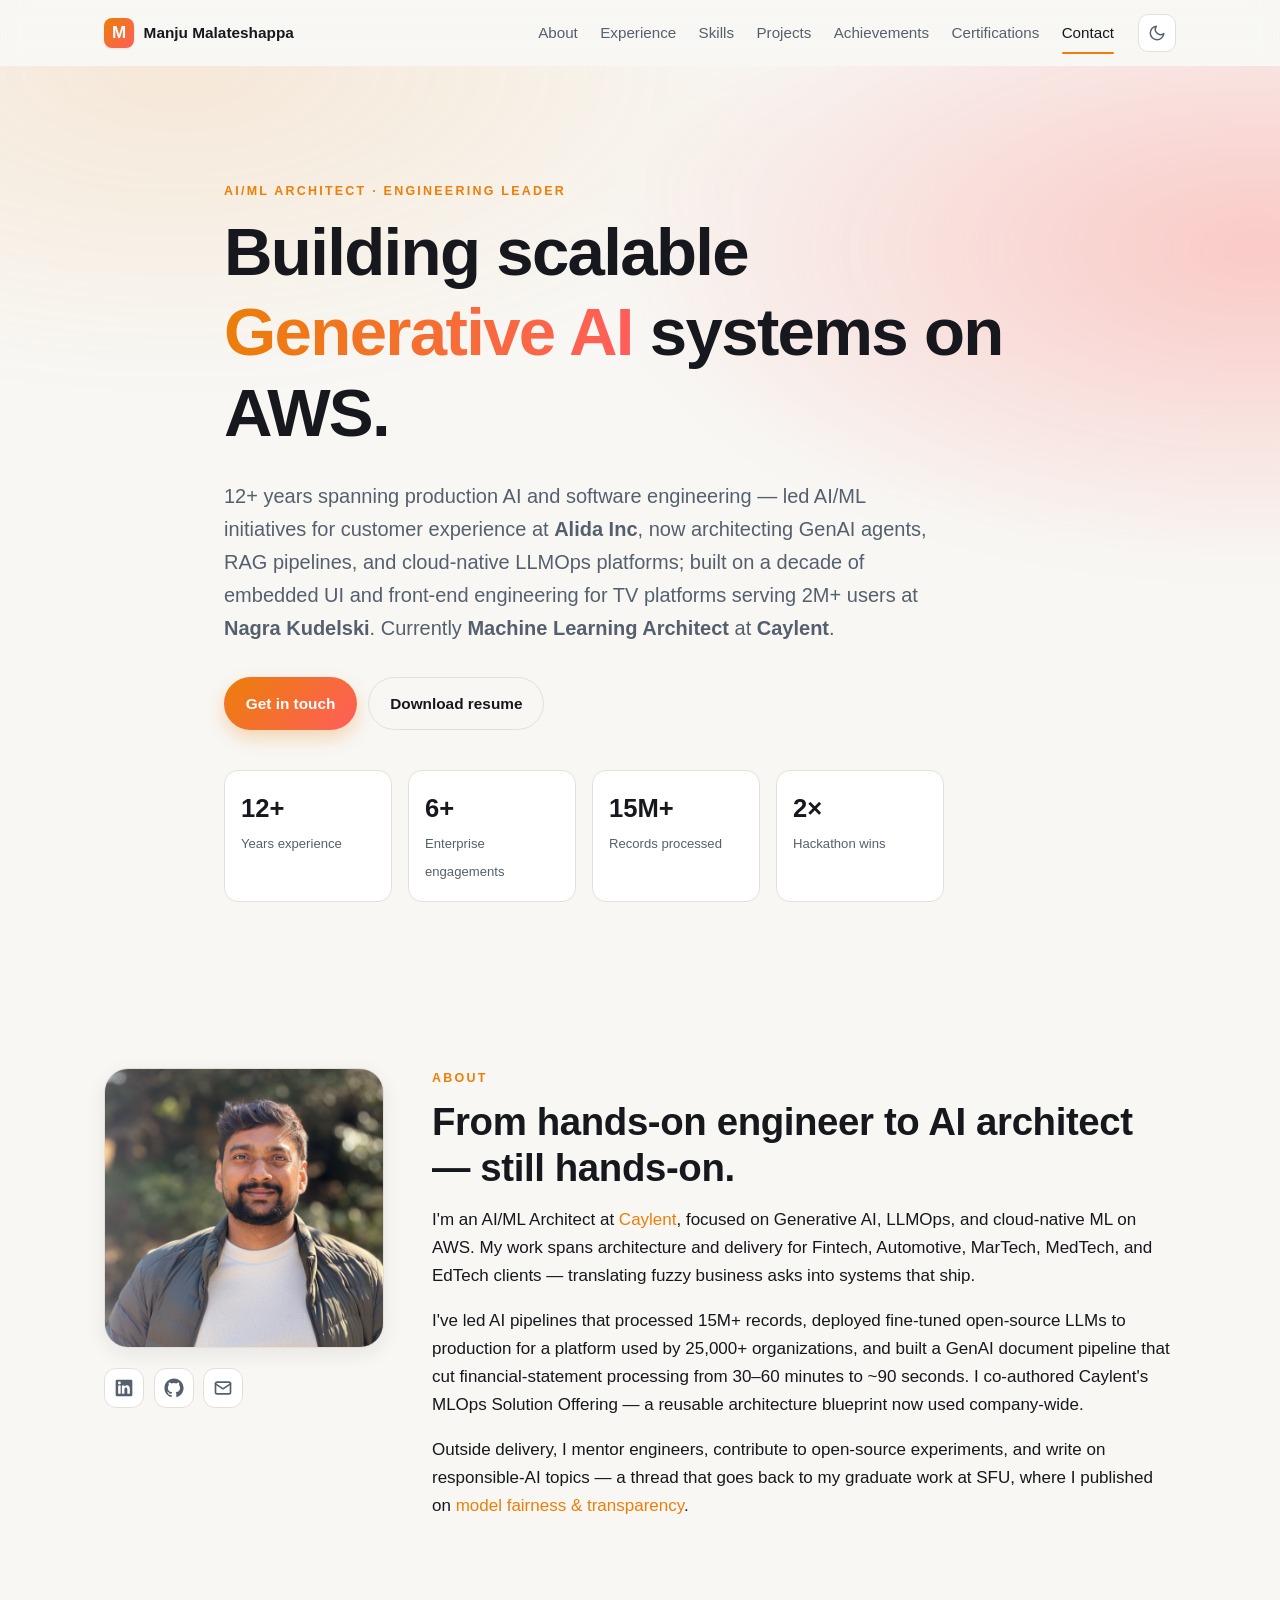
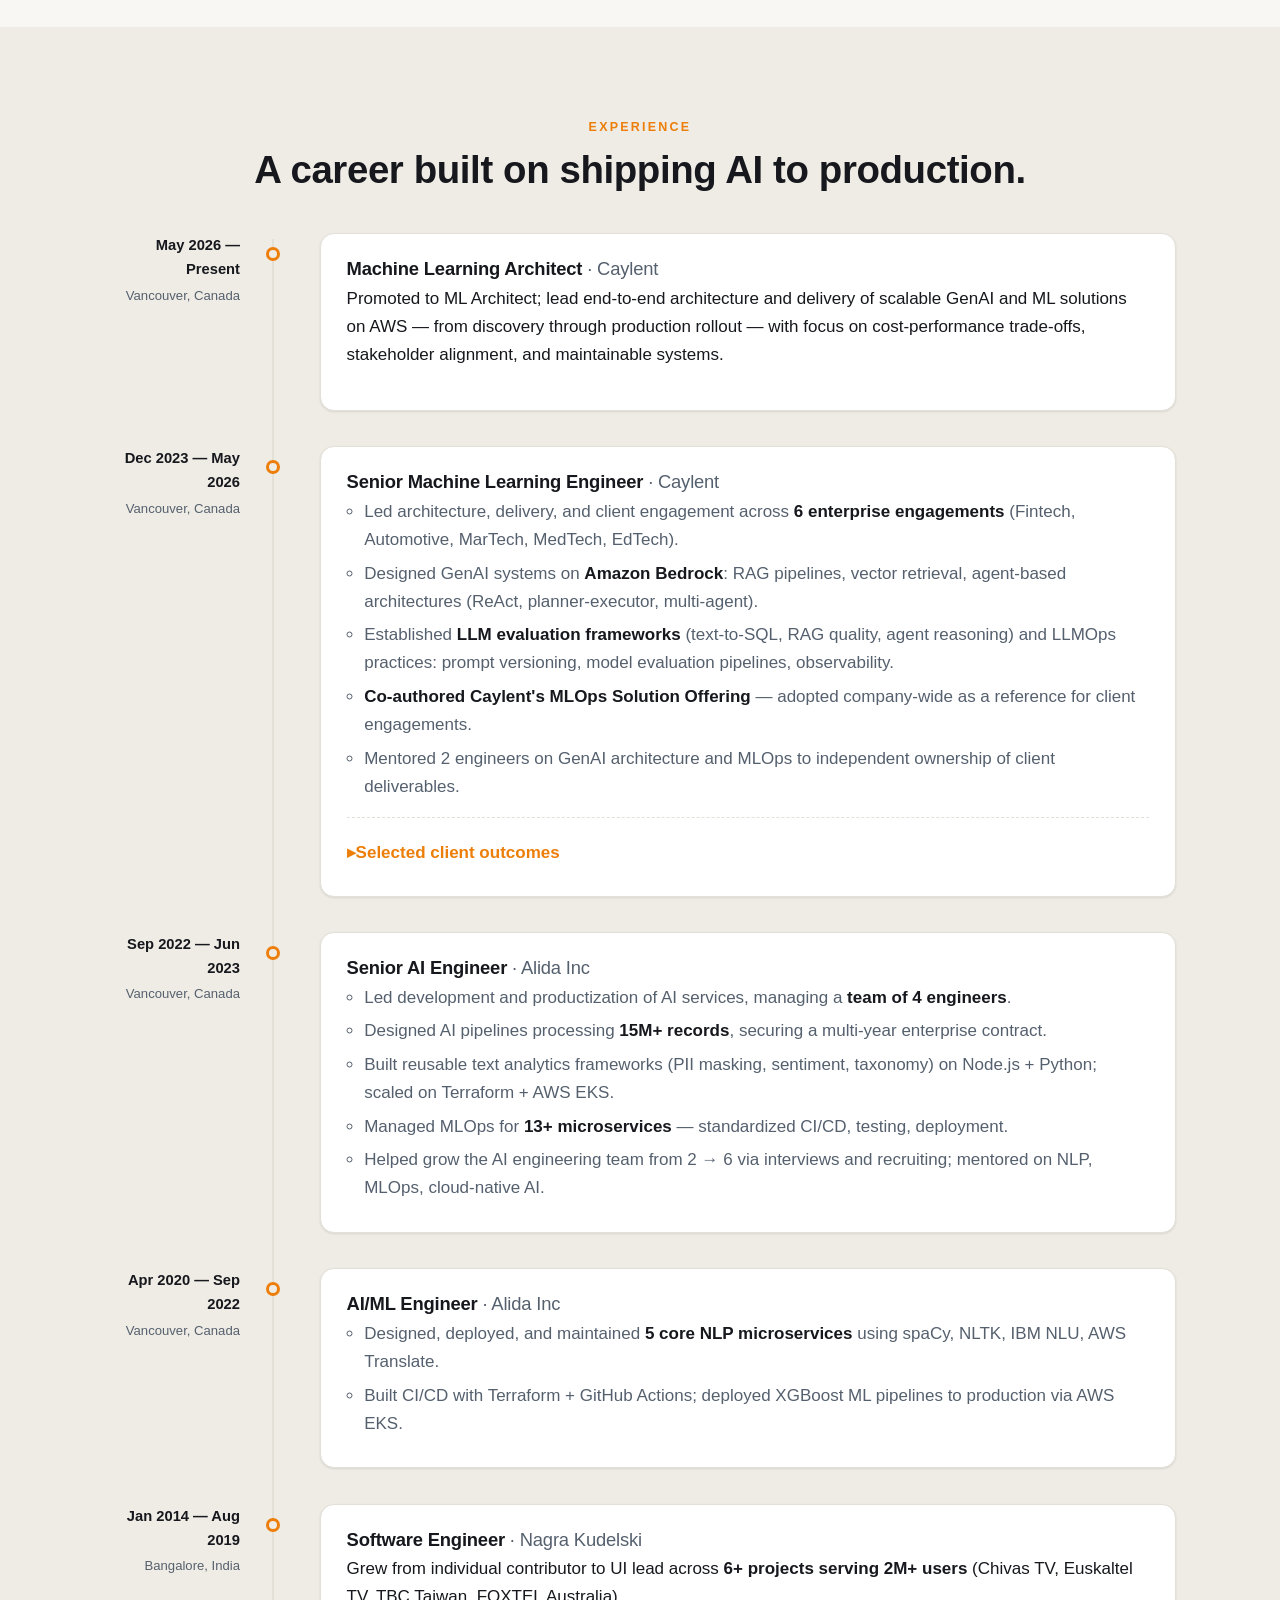
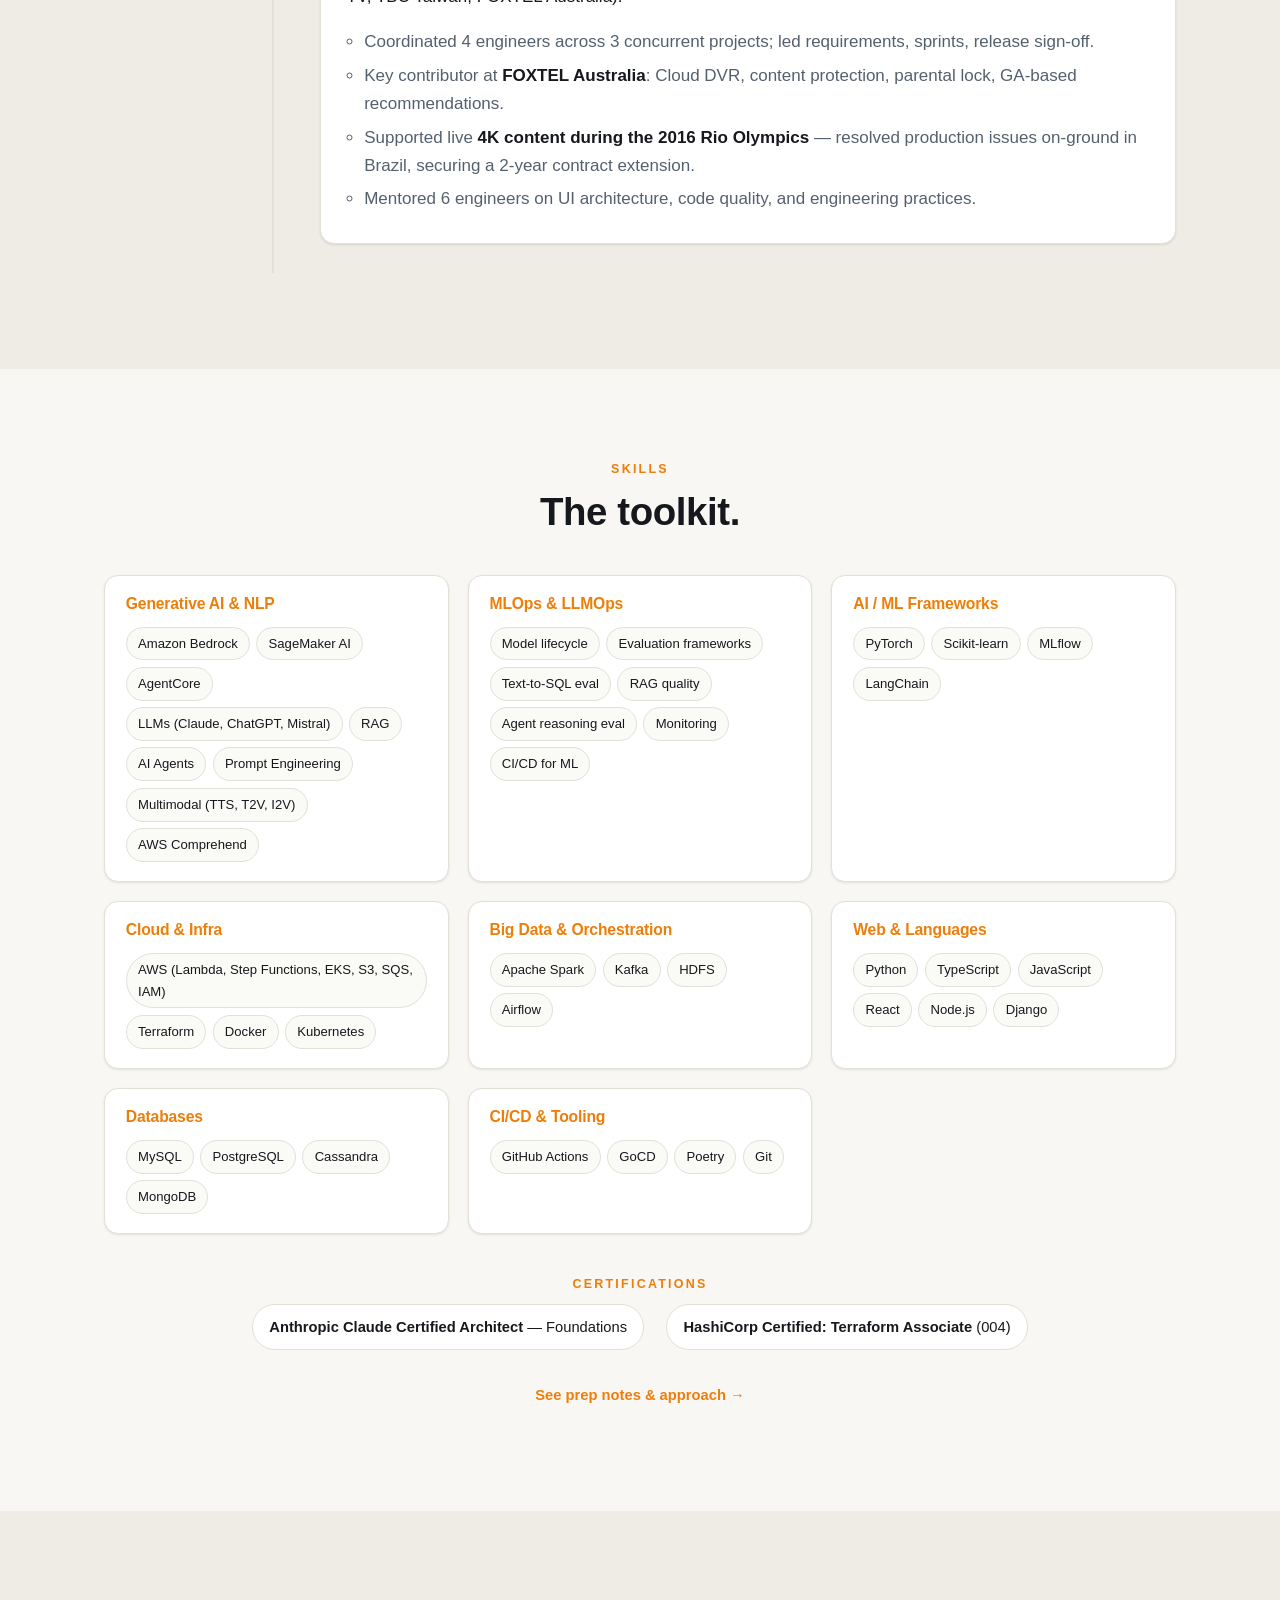
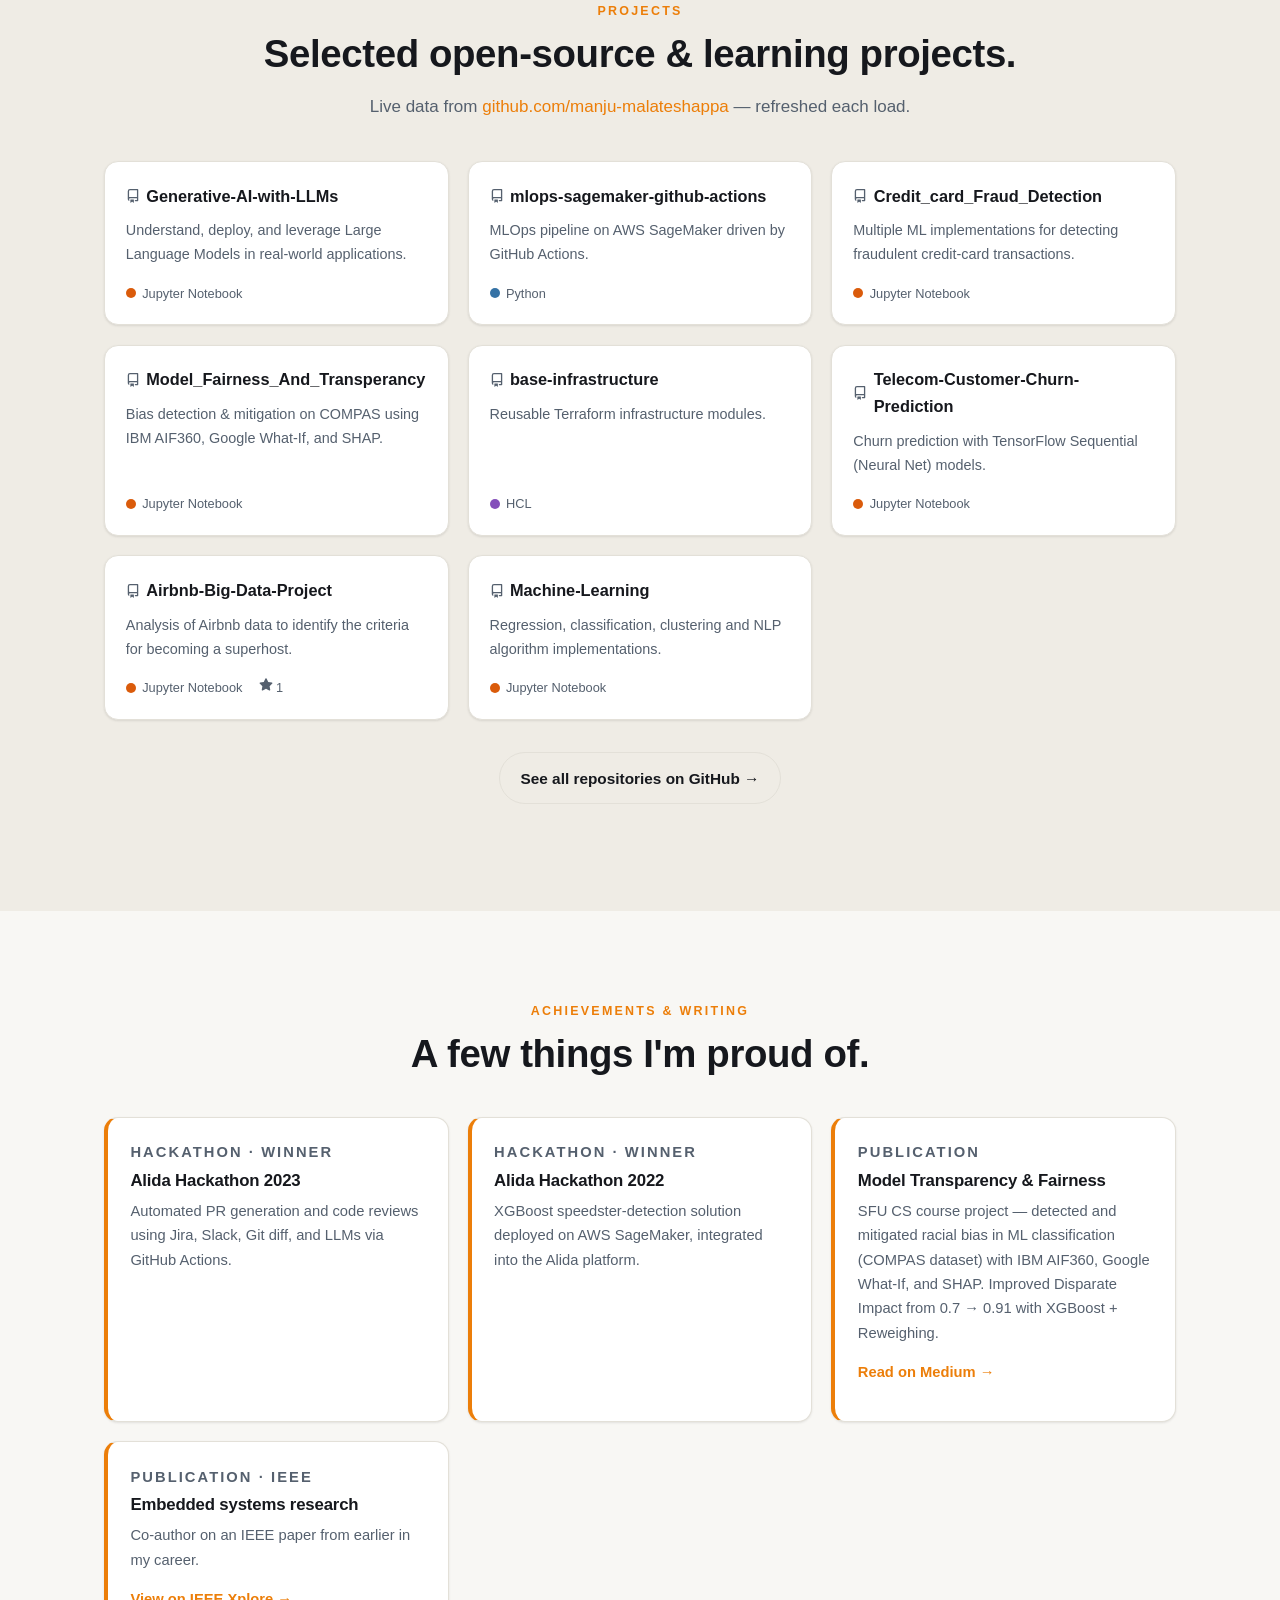
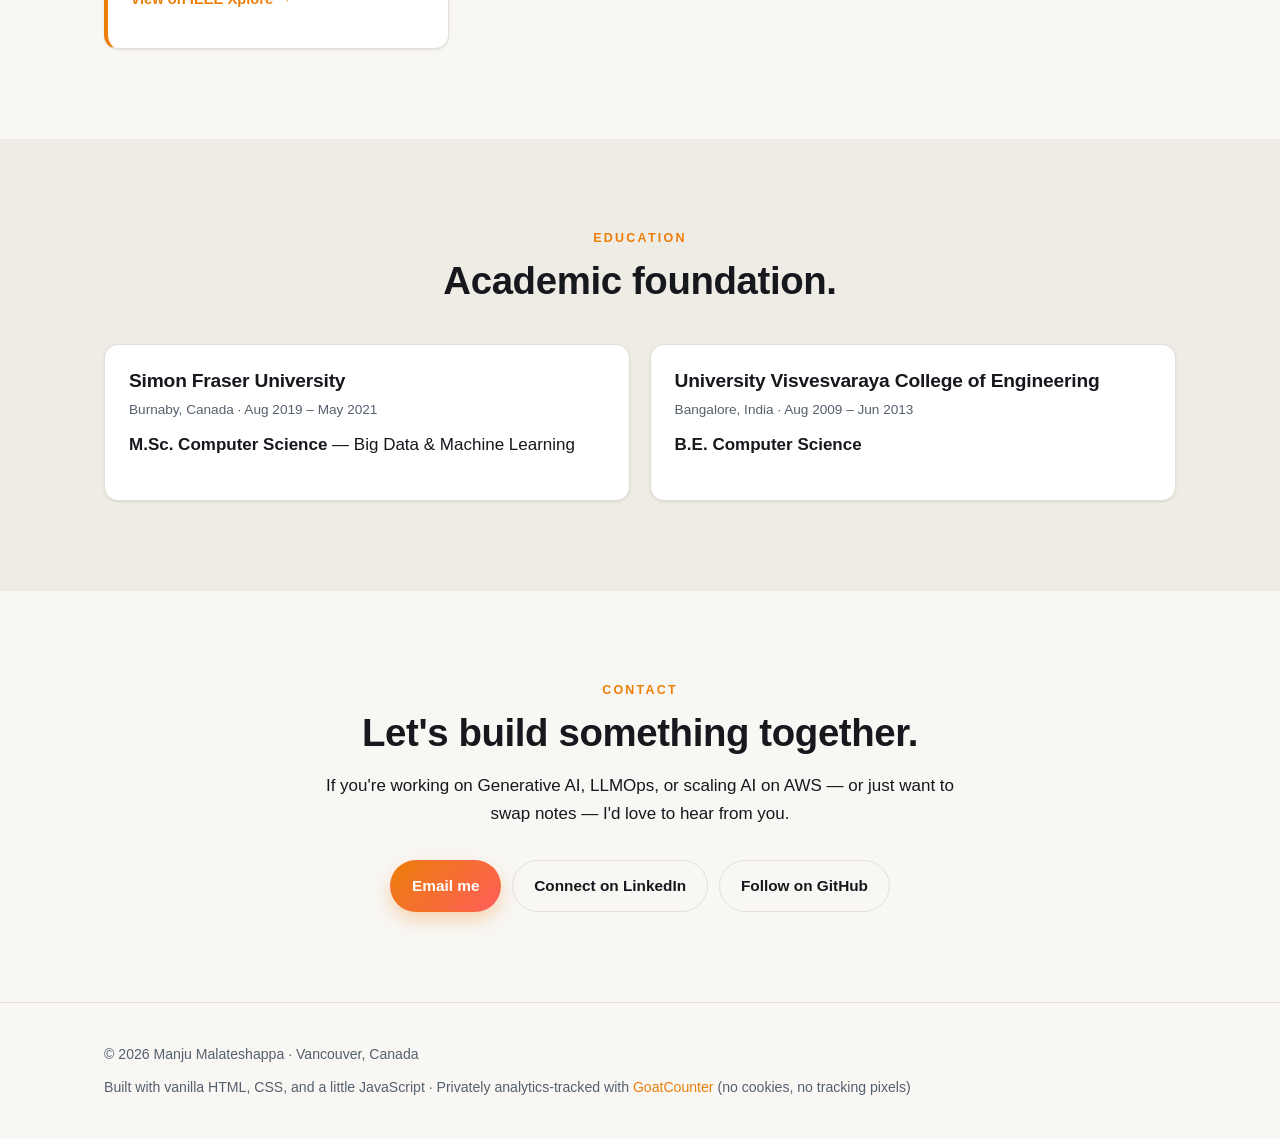
==== commit 5ab19da2: "Rephrase hero sub-text for clarity and impact Co-Authored-By: Claude Sonnet 4.6 <noreply@anthropic.c" ====
--- a/index.html
+++ b/index.html
@@ -64,7 +64,7 @@
           systems on AWS.
         </h1>
         <p class="hero-sub">
-          12+ years across software engineering and AI — leading AI/ML initiatives for customer experience management at <strong>Alida Inc</strong>, delivering RAG pipelines, AI agents, LLMOps, and cloud-native ML platforms for enterprise at <strong>Caylent</strong>, grounded in a foundation of embedded UI and front-end development for TV platforms serving 2M+ users at <strong>Nagra Kudelski</strong>. Currently <strong>Machine Learning Architect</strong> at <strong>Caylent</strong>.
+          12+ years spanning production AI and software engineering — led AI/ML initiatives for customer experience at <strong>Alida Inc</strong>, now architecting GenAI agents, RAG pipelines, and cloud-native LLMOps platforms; built on a decade of embedded UI and front-end engineering for TV platforms serving 2M+ users at <strong>Nagra Kudelski</strong>. Currently <strong>Machine Learning Architect</strong> at <strong>Caylent</strong>.
         </p>
         <div class="hero-cta">
           <a class="btn btn-primary" href="#contact">Get in touch</a>
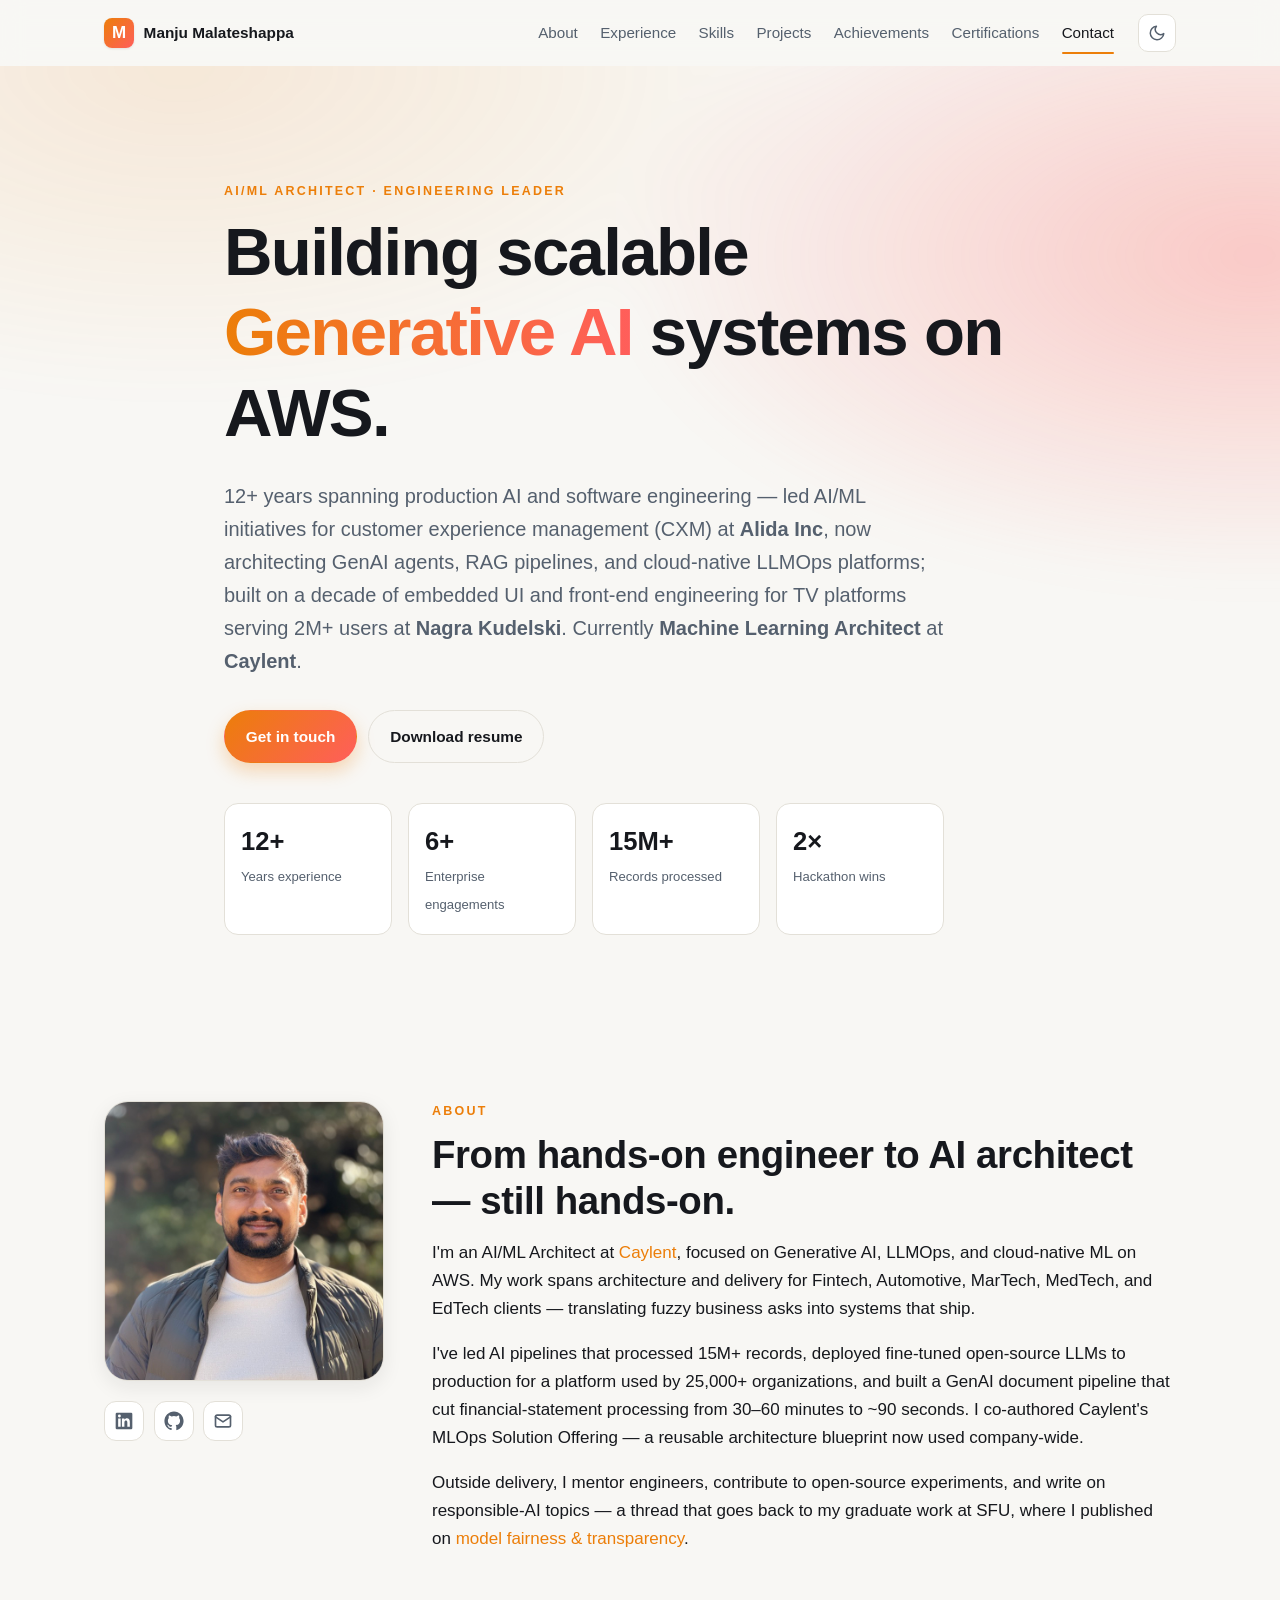
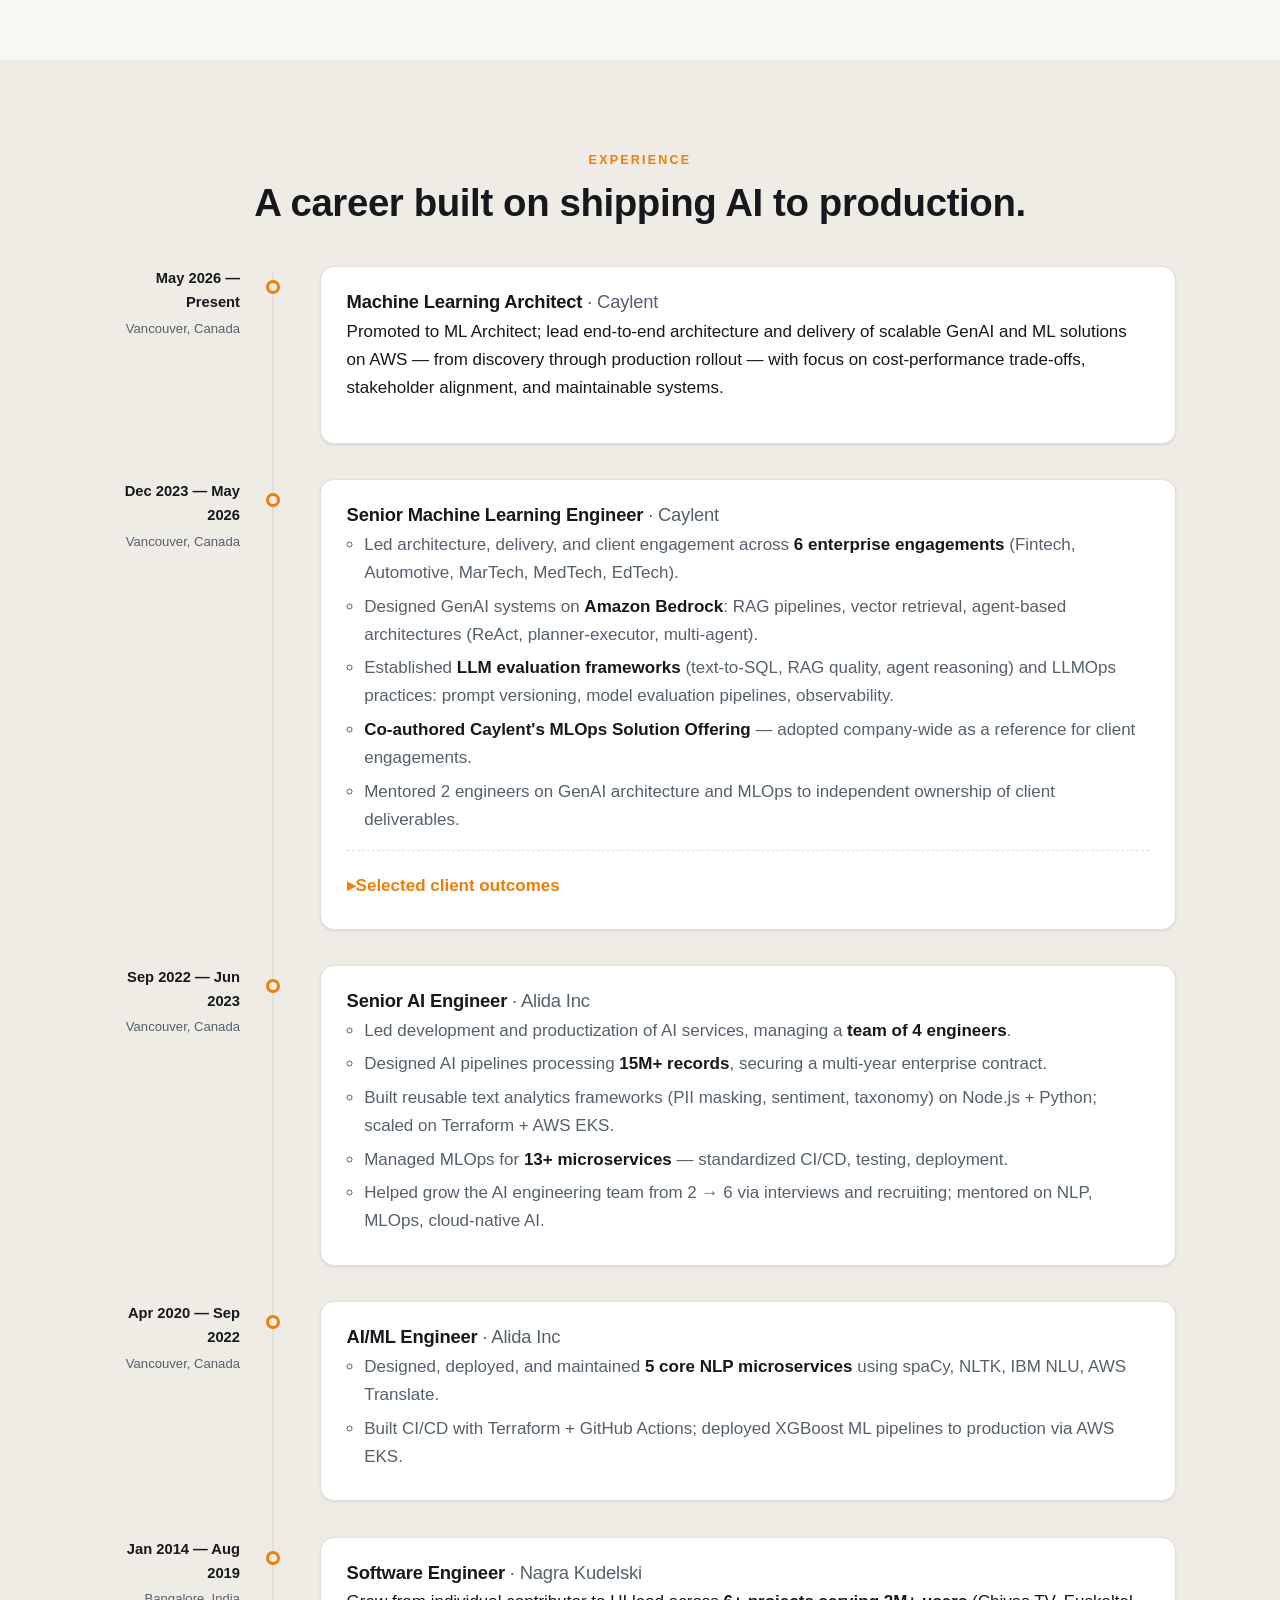
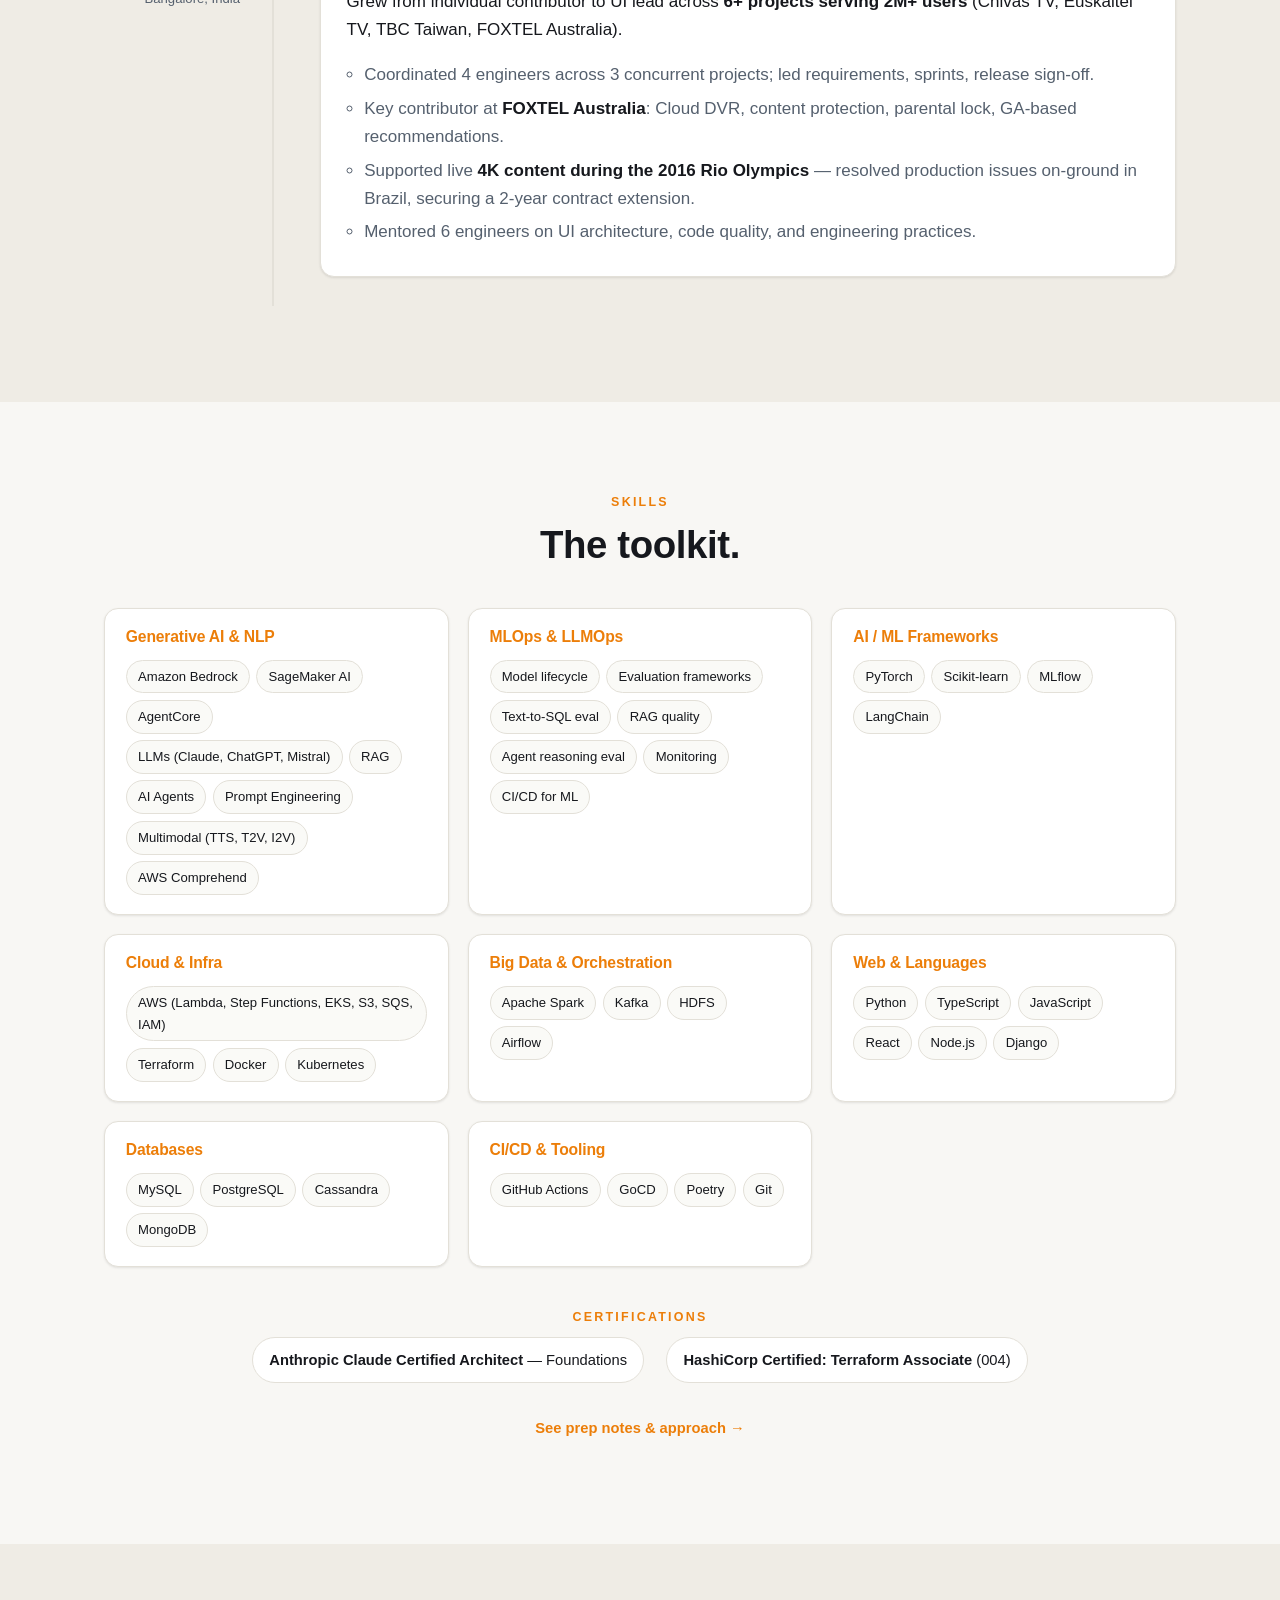
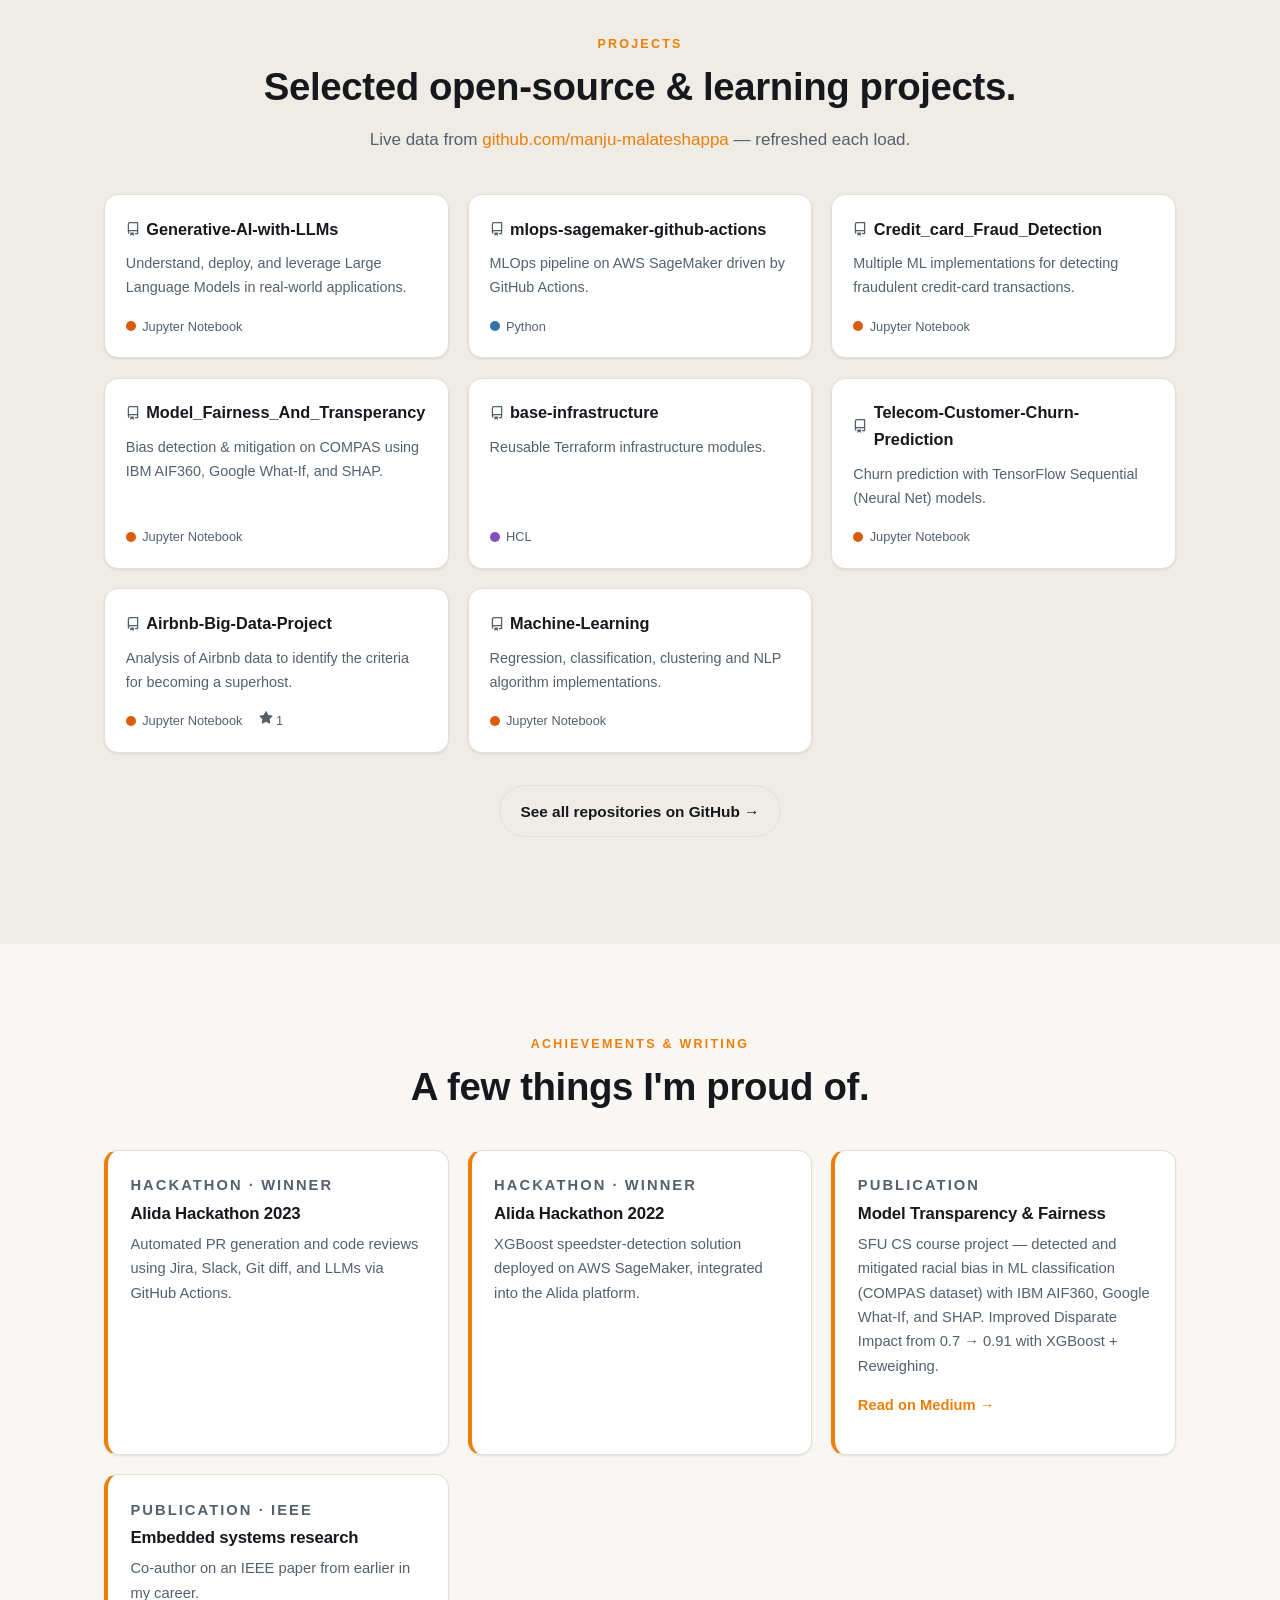
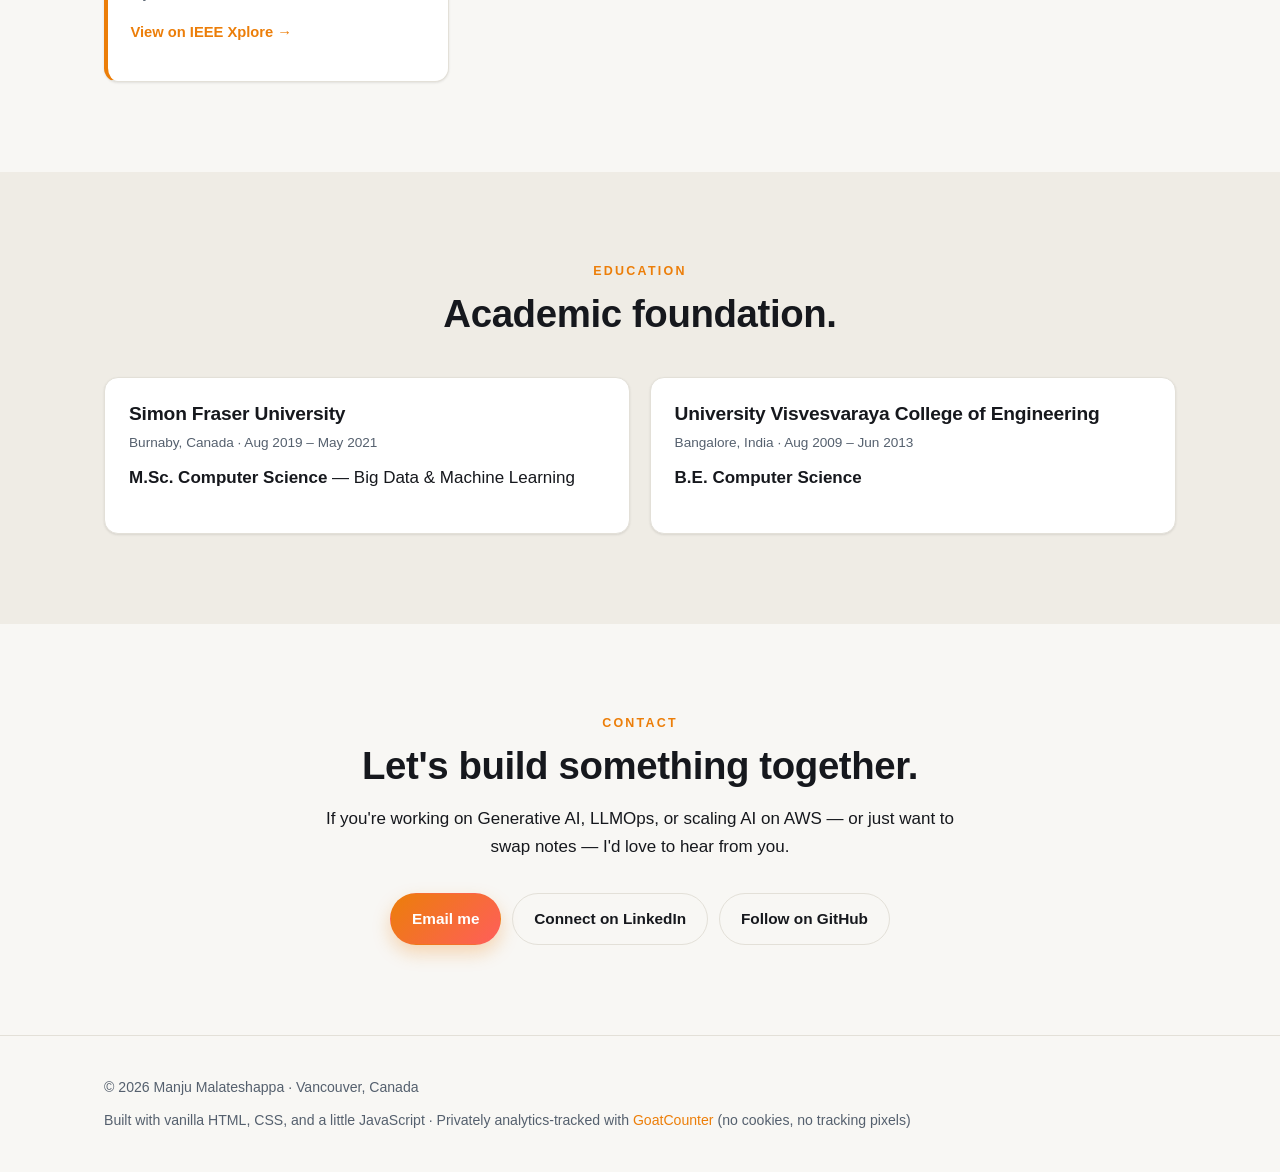
==== commit 514b615a: "Add CXM acronym to Alida description in hero Co-Authored-By: Claude Sonnet 4.6 <noreply@anthropic.co" ====
--- a/index.html
+++ b/index.html
@@ -64,7 +64,7 @@
           systems on AWS.
         </h1>
         <p class="hero-sub">
-          12+ years spanning production AI and software engineering — led AI/ML initiatives for customer experience at <strong>Alida Inc</strong>, now architecting GenAI agents, RAG pipelines, and cloud-native LLMOps platforms; built on a decade of embedded UI and front-end engineering for TV platforms serving 2M+ users at <strong>Nagra Kudelski</strong>. Currently <strong>Machine Learning Architect</strong> at <strong>Caylent</strong>.
+          12+ years spanning production AI and software engineering — led AI/ML initiatives for customer experience management (CXM) at <strong>Alida Inc</strong>, now architecting GenAI agents, RAG pipelines, and cloud-native LLMOps platforms; built on a decade of embedded UI and front-end engineering for TV platforms serving 2M+ users at <strong>Nagra Kudelski</strong>. Currently <strong>Machine Learning Architect</strong> at <strong>Caylent</strong>.
         </p>
         <div class="hero-cta">
           <a class="btn btn-primary" href="#contact">Get in touch</a>
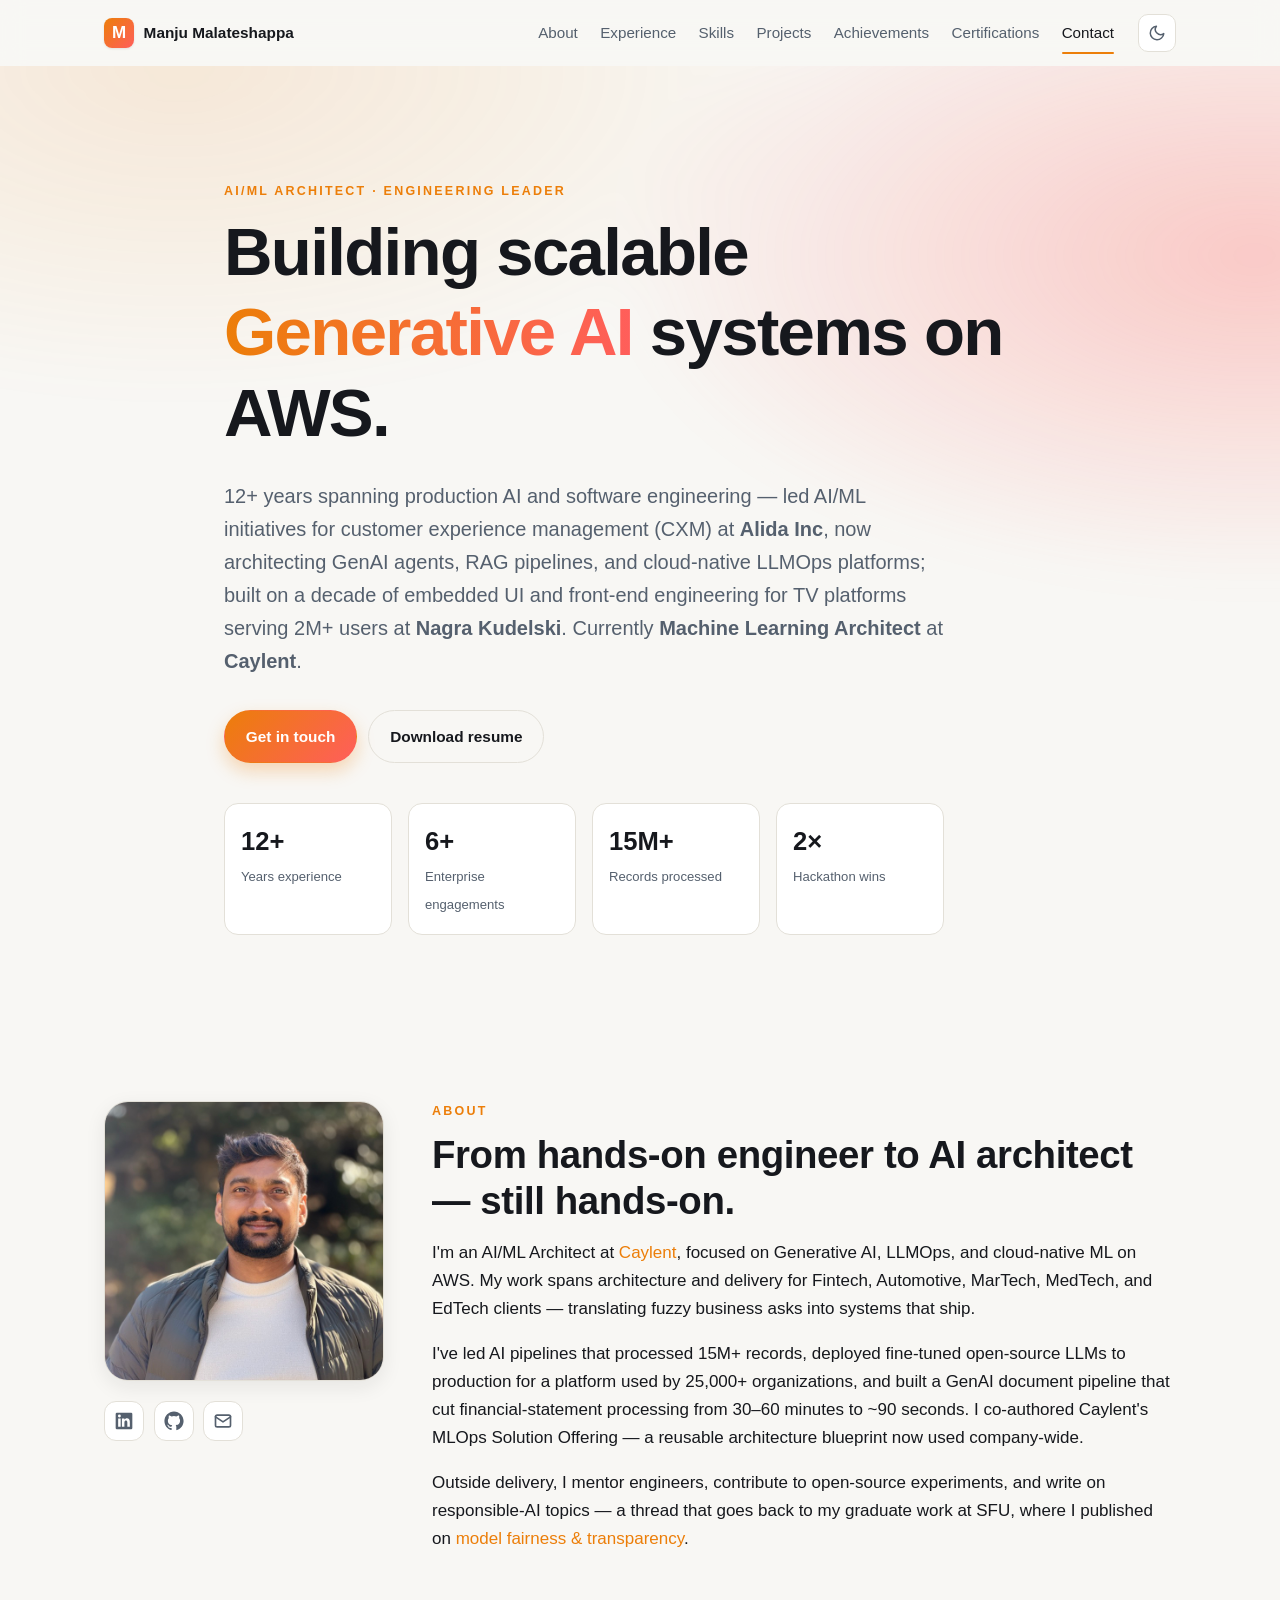
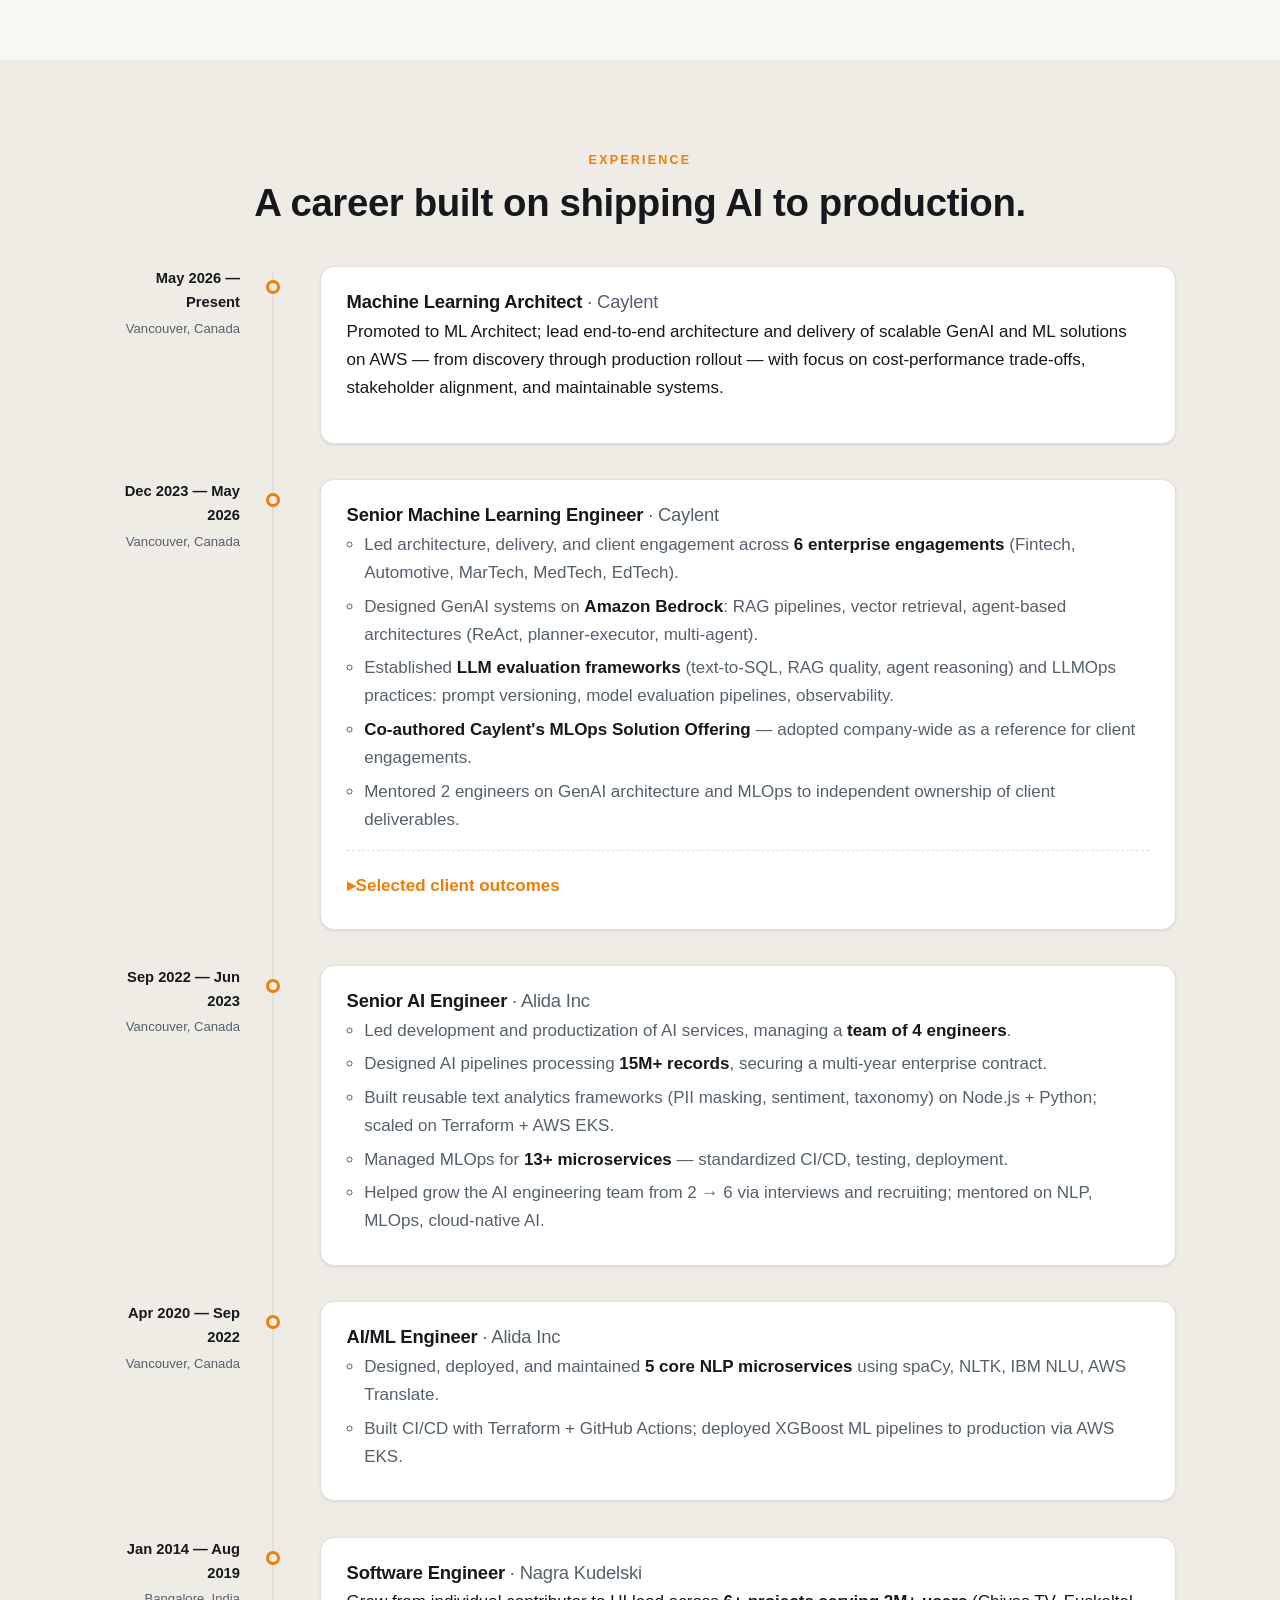
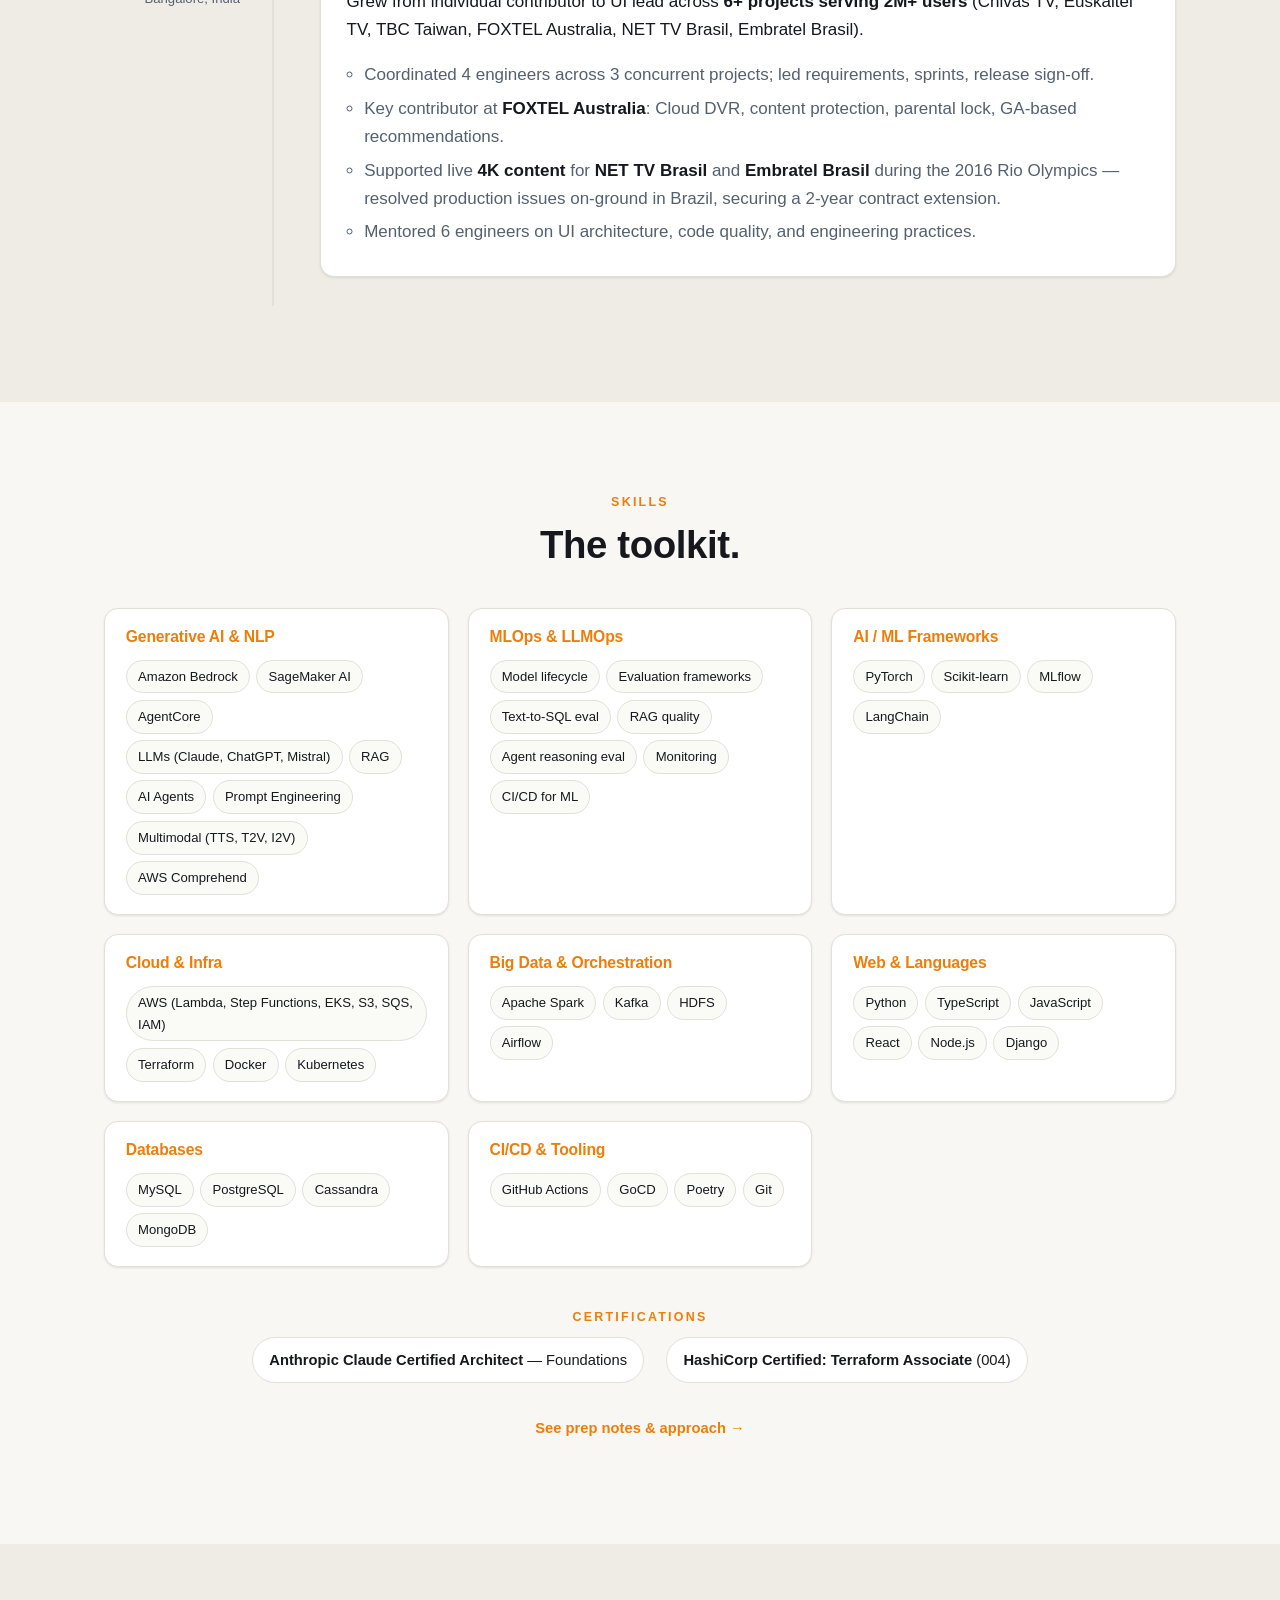
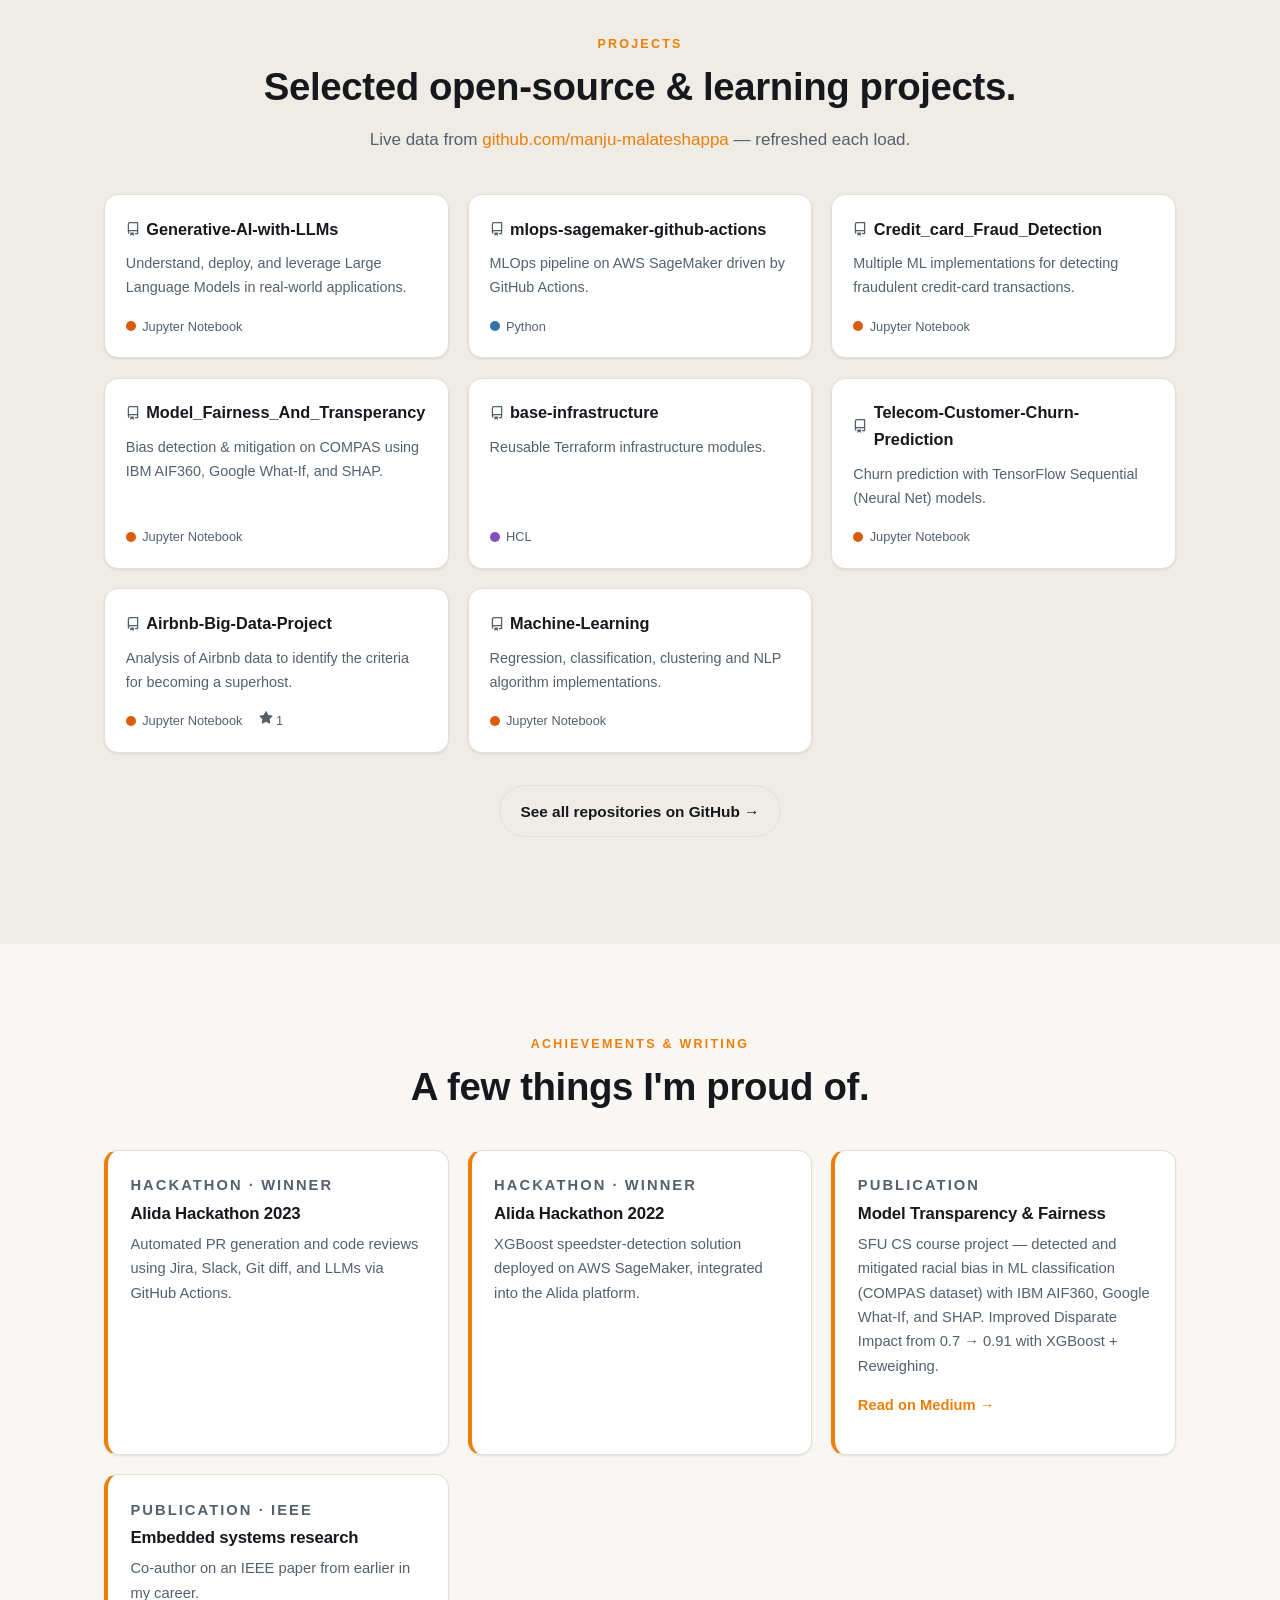
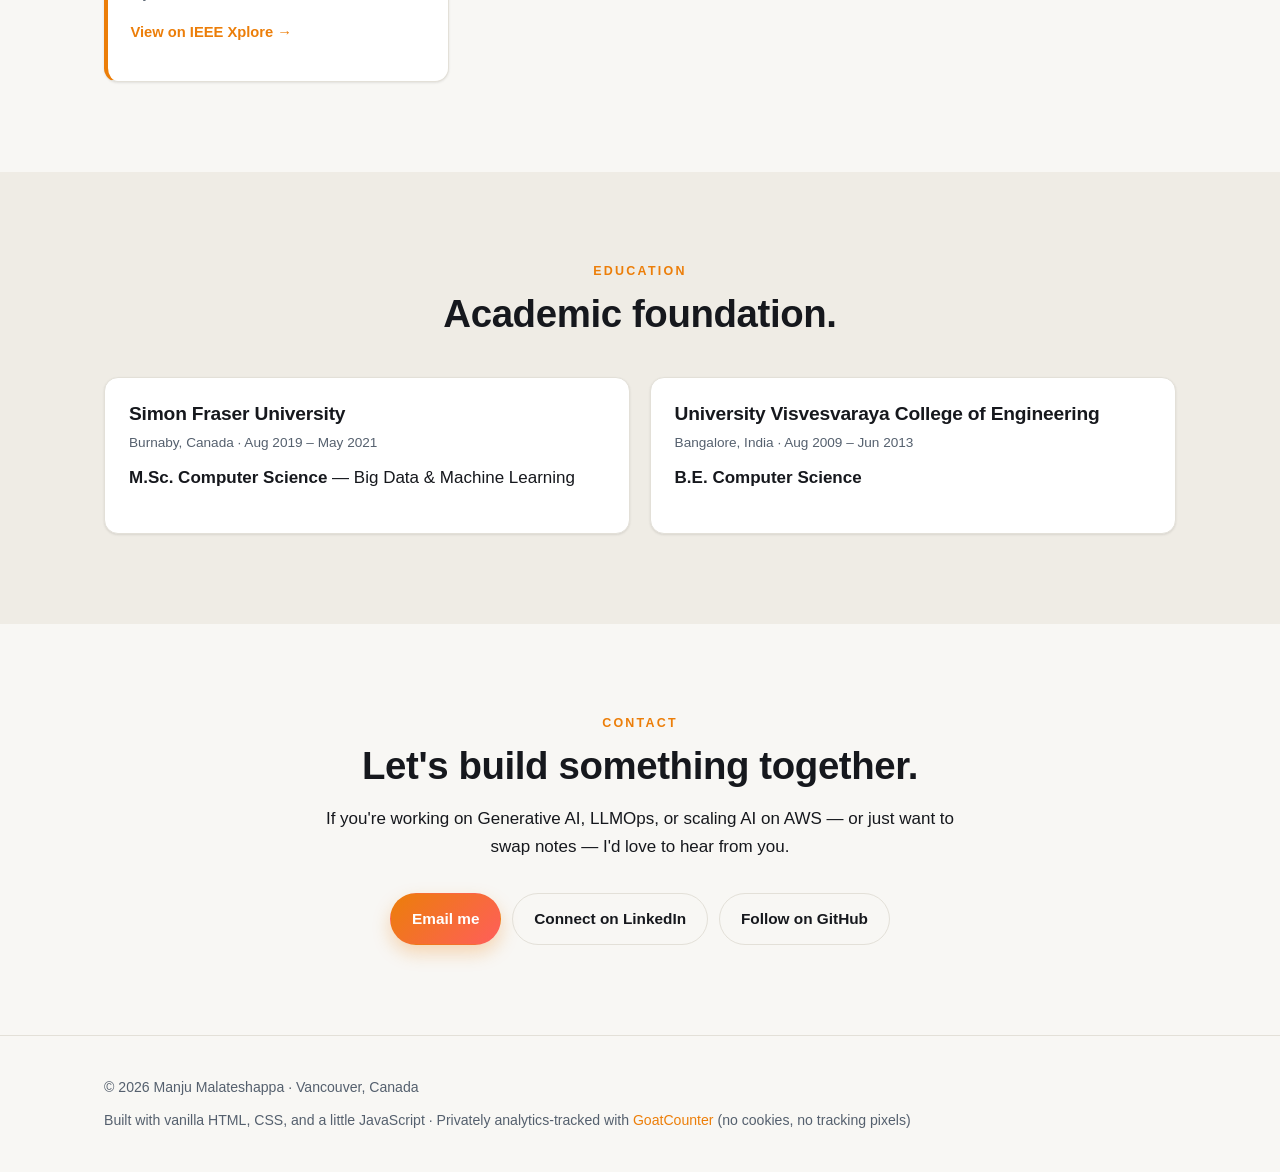
==== commit c86c04f0: "Add NET TV Brasil and Embratel Brasil to Nagra experience Co-Authored-By: Claude Sonnet 4.6 <noreply" ====
--- a/index.html
+++ b/index.html
@@ -197,11 +197,11 @@
             </div>
             <div class="t-card">
               <h3>Software Engineer <span class="t-org">· Nagra Kudelski</span></h3>
-              <p>Grew from individual contributor to UI lead across <strong>6+ projects serving 2M+ users</strong> (Chivas TV, Euskaltel TV, TBC Taiwan, FOXTEL Australia).</p>
+              <p>Grew from individual contributor to UI lead across <strong>6+ projects serving 2M+ users</strong> (Chivas TV, Euskaltel TV, TBC Taiwan, FOXTEL Australia, NET TV Brasil, Embratel Brasil).</p>
               <ul class="t-bullets">
                 <li>Coordinated 4 engineers across 3 concurrent projects; led requirements, sprints, release sign-off.</li>
                 <li>Key contributor at <strong>FOXTEL Australia</strong>: Cloud DVR, content protection, parental lock, GA-based recommendations.</li>
-                <li>Supported live <strong>4K content during the 2016 Rio Olympics</strong> — resolved production issues on-ground in Brazil, securing a 2-year contract extension.</li>
+                <li>Supported live <strong>4K content</strong> for <strong>NET TV Brasil</strong> and <strong>Embratel Brasil</strong> during the 2016 Rio Olympics — resolved production issues on-ground in Brazil, securing a 2-year contract extension.</li>
                 <li>Mentored 6 engineers on UI architecture, code quality, and engineering practices.</li>
               </ul>
             </div>
